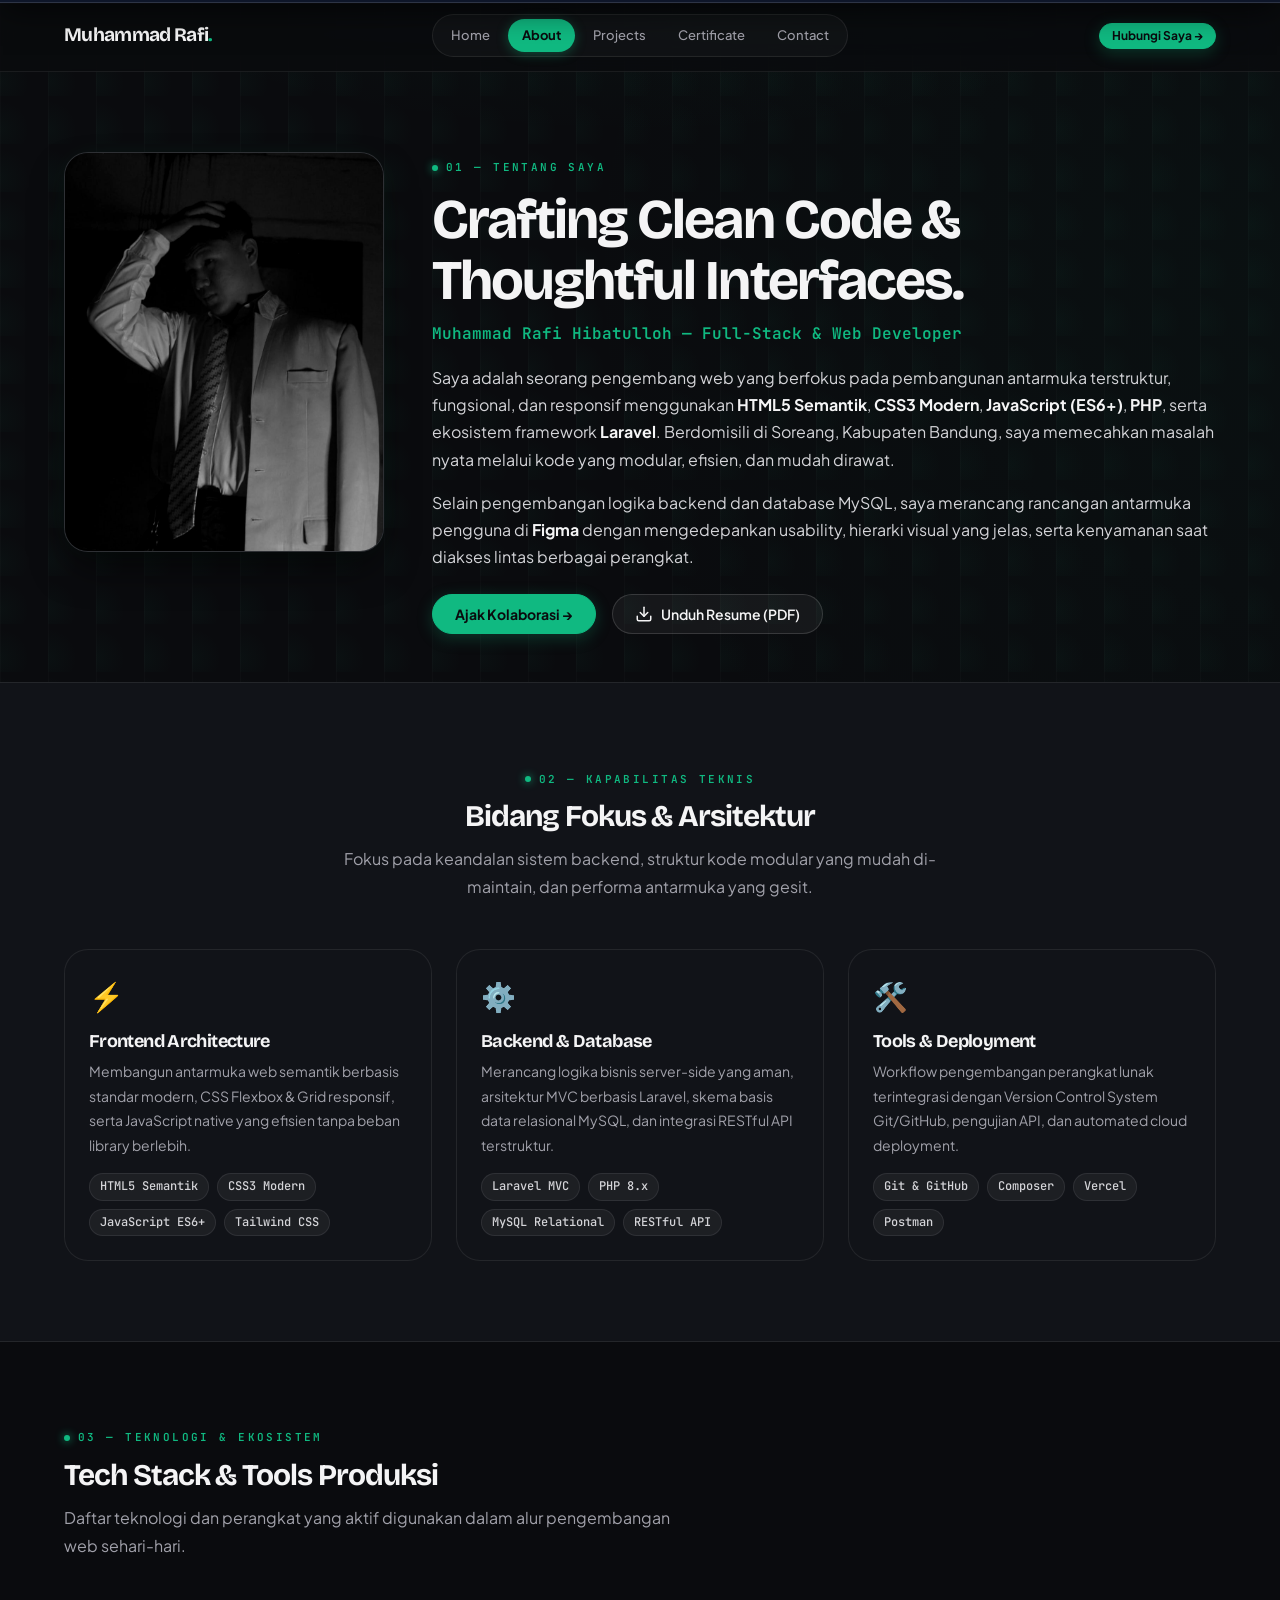
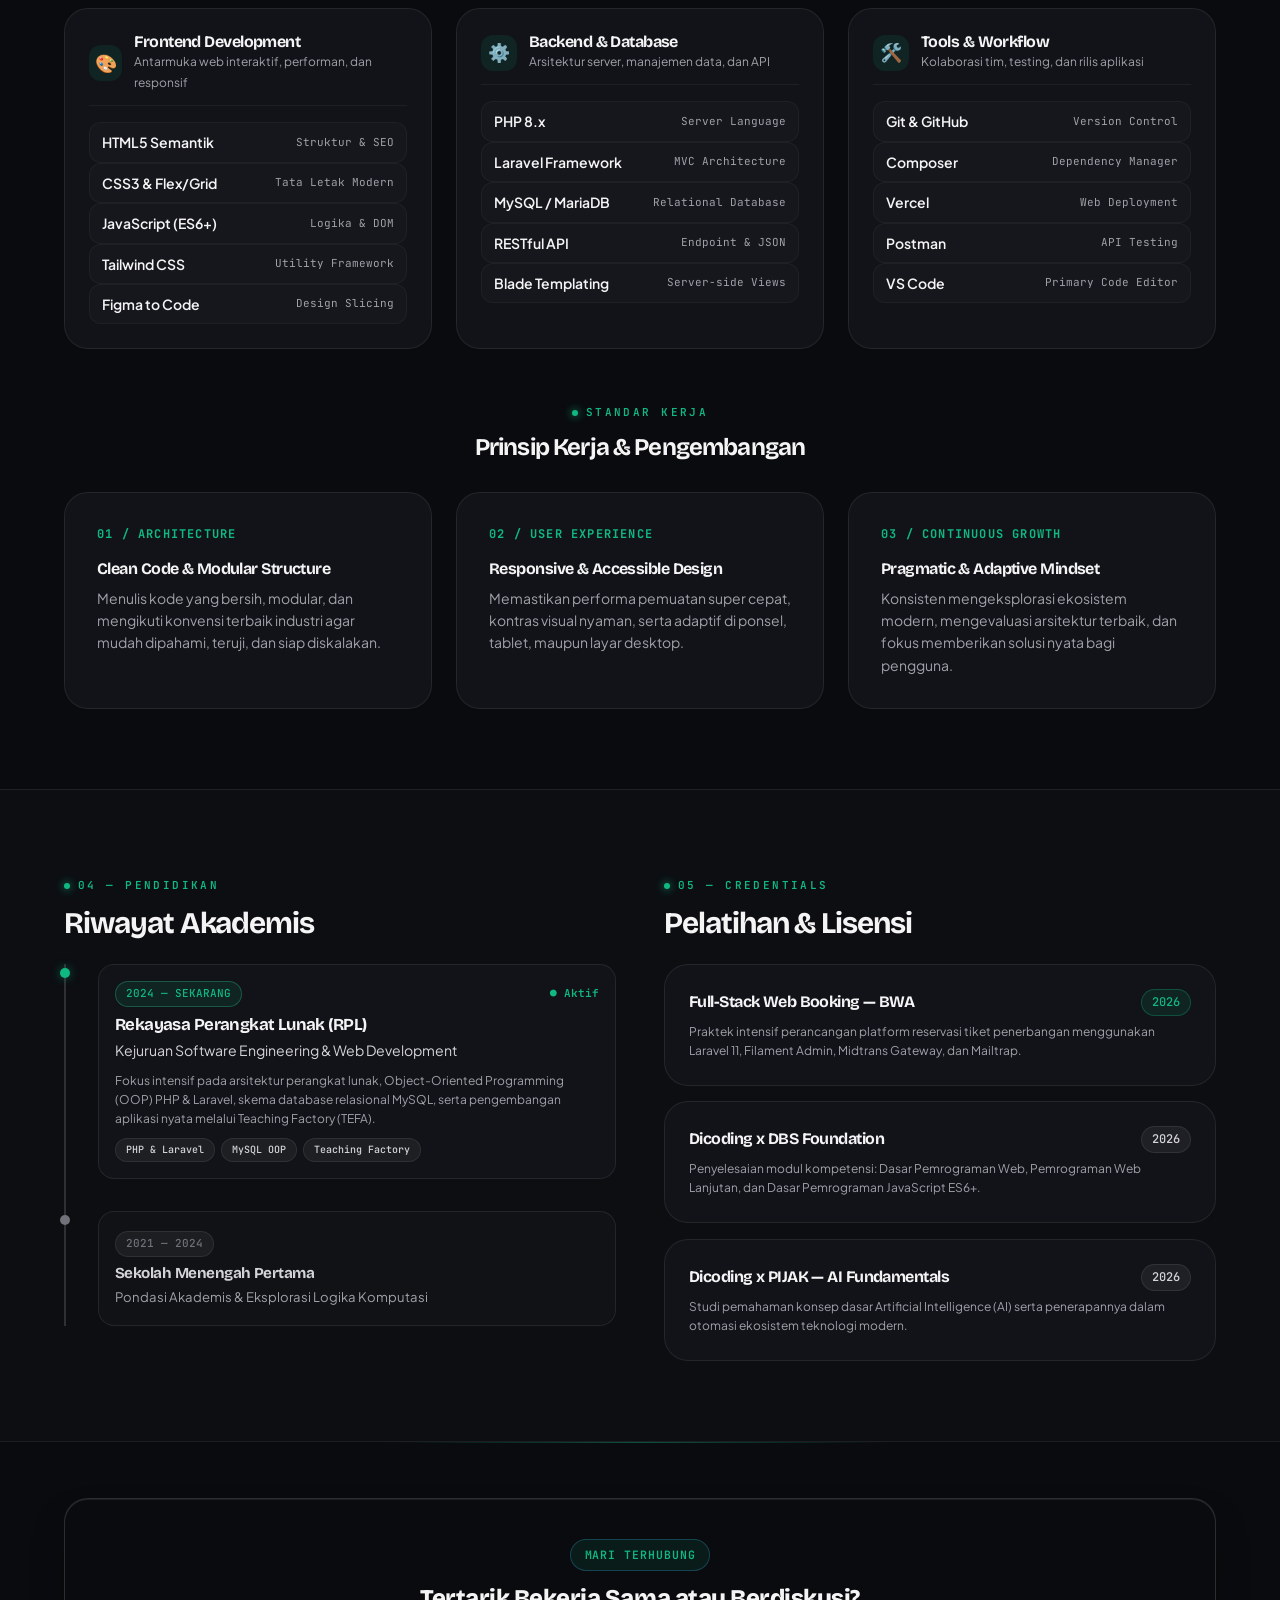
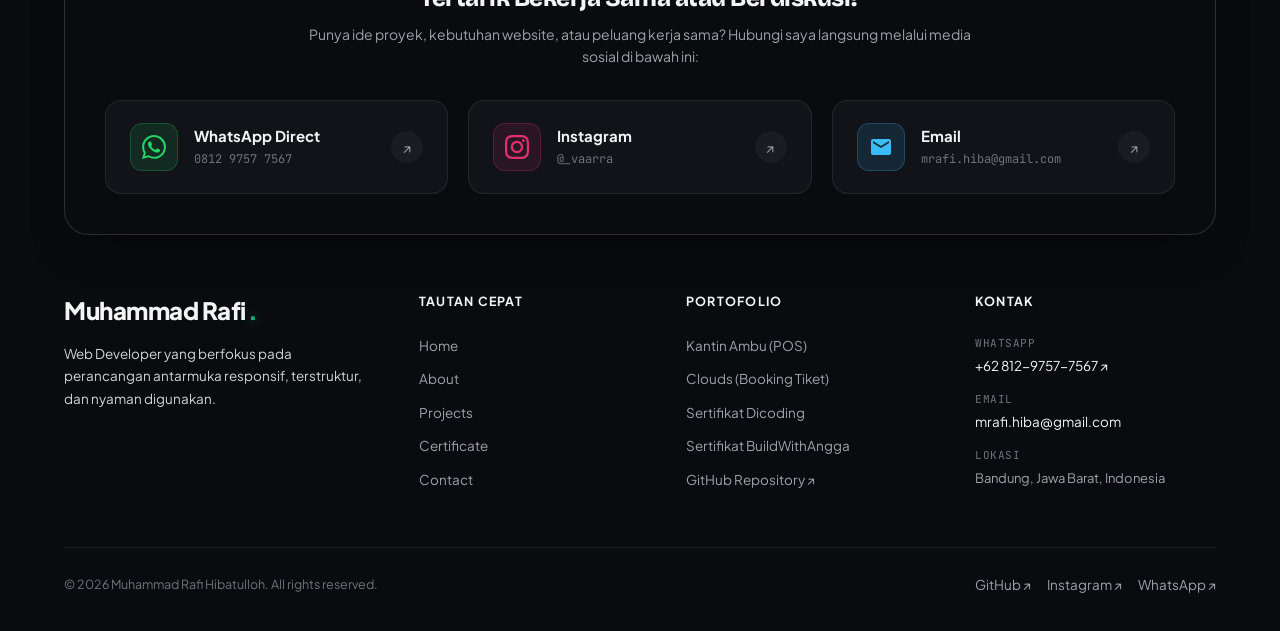
==== about.html @ ad41e6c1 "feat(about): add interactive tech proficiency tabs and career milestones timeline enhancements" ====
<!DOCTYPE html>
<html lang="id">
<head>
  <meta charset="UTF-8">
  <meta name="viewport" content="width=device-width, initial-scale=1.0">
  <title>Tentang Saya — M Rafi Hibatulloh</title>
  <meta name="description" content="Profil, keahlian teknis, riwayat pendidikan, dan sertifikasi M Rafi Hibatulloh - Web Developer.">
  <meta name="author" content="M Rafi Hibatulloh">
  <meta name="theme-color" content="#070a13">

  <!-- Open Graph / Social Sharing Meta -->
  <meta property="og:type" content="website">
  <meta property="og:title" content="Tentang Saya — M Rafi Hibatulloh">
  <meta property="og:description" content="Profil, keahlian teknis, riwayat pendidikan, dan sertifikasi M Rafi Hibatulloh - Web Developer.">
  <meta property="og:image" content="assets/jas.jpeg">
  <meta property="og:locale" content="id_ID">

  <!-- Twitter Card -->
  <meta name="twitter:card" content="summary_large_image">
  <meta name="twitter:title" content="Tentang Saya — M Rafi Hibatulloh">
  <meta name="twitter:description" content="Profil, keahlian teknis, riwayat pendidikan, dan sertifikasi M Rafi Hibatulloh - Web Developer.">
  <meta name="twitter:image" content="assets/jas.jpeg">

  <!-- Web App Manifest -->
  <link rel="manifest" href="manifest.json">
  
  <link rel="preconnect" href="https://fonts.googleapis.com">
  <link rel="preconnect" href="https://fonts.gstatic.com" crossorigin>
  <link href="https://fonts.googleapis.com/css2?family=Bricolage+Grotesque:opsz,wght@12..96,600;12..96,700;12..96,800&family=JetBrains+Mono:wght@400;500;600;700&family=Plus+Jakarta+Sans:wght@400;500;600;700;800&display=swap" rel="stylesheet">
  
  <link rel="stylesheet" href="css/style.css">
</head>
<body>

  <!-- STICKY GLASS NAVBAR -->
  <header class="navbar">
    <div class="container navbar-inner">
      <a href="index.html" class="navbar-brand">
        <span>Muhammad Rafi<span class="brand-dot">.</span></span>
      </a>

      <nav class="nav-links" aria-label="Navigasi Utama">
        <a href="index.html" class="nav-item">Home</a>
        <a href="about.html" class="nav-item active">About</a>
        <a href="projects.html" class="nav-item">Projects</a>
        <a href="certificate.html" class="nav-item">Certificate</a>
        <a href="contact.html" class="nav-item">Contact</a>
      </nav>

      <div class="nav-actions">
        <a href="contact.html" class="btn btn-primary btn-sm">Hubungi Saya →</a>

        <button id="menu-toggle" class="mobile-toggle" aria-label="Buka Menu Mobile" aria-expanded="false">
          &#9776;
        </button>
      </div>
    </div>
  </header>

  <!-- MOBILE NAVIGATION DRAWER -->
  <div id="mobile-drawer" class="mobile-drawer">
    <a href="index.html" class="mobile-nav-link">
      <span>Home</span>
      <span class="font-mono" style="font-size:11px;">01</span>
    </a>
    <a href="about.html" class="mobile-nav-link active">
      <span>About</span>
      <span class="font-mono" style="font-size:11px;">02</span>
    </a>
    <a href="projects.html" class="mobile-nav-link">
      <span>Projects</span>
      <span class="font-mono" style="font-size:11px;">03</span>
    </a>
    <a href="certificate.html" class="mobile-nav-link">
      <span>Certificate</span>
      <span class="font-mono" style="font-size:11px;">04</span>
    </a>
    <a href="contact.html" class="mobile-nav-link">
      <span>Contact</span>
      <span class="font-mono" style="font-size:11px;">05</span>
    </a>
  </div>

  <main>
    <!-- ABOUT HERO HEADER -->
    <section class="section" style="padding-bottom:var(--space-12);">
      <div class="container">
        <div class="about-hero-grid reveal">
          <!-- Portrait Frame -->
          <div>
            <div class="about-portrait-frame tilt-card spotlight-card">
              <img src="assets/jas.jpeg" alt="Foto Resmi M Rafi Hibatulloh" loading="eager">
            </div>
          </div>

          <!-- Bio & Background -->
          <div>
            <span class="section-kicker">01 — TENTANG SAYA</span>
            <h1 class="section-title" style="font-size:clamp(2.2rem, 5vw, 3.5rem); margin-bottom:var(--space-2); line-height:1.1;">
              Crafting Clean Code &amp; Thoughtful Interfaces<span class="brand-dot">.</span>
            </h1>
            <p style="font-size:var(--text-base); color:var(--accent-primary); font-family:var(--font-mono); font-weight:600; margin-bottom:var(--space-4);">
              Muhammad Rafi Hibatulloh — Full-Stack &amp; Web Developer
            </p>

            <p style="margin-bottom:var(--space-4); font-size:var(--text-base); color:var(--text-secondary); line-height:1.7;">
              Saya adalah seorang pengembang web yang berfokus pada pembangunan antarmuka terstruktur, fungsional, dan responsif menggunakan <strong style="color:var(--text-primary);">HTML5 Semantik</strong>, <strong style="color:var(--text-primary);">CSS3 Modern</strong>, <strong style="color:var(--text-primary);">JavaScript (ES6+)</strong>, <strong style="color:var(--text-primary);">PHP</strong>, serta ekosistem framework <strong style="color:var(--text-primary);">Laravel</strong>. Berdomisili di Soreang, Kabupaten Bandung, saya memecahkan masalah nyata melalui kode yang modular, efisien, dan mudah dirawat.
            </p>

            <p style="margin-bottom:var(--space-6); font-size:var(--text-base); color:var(--text-secondary); line-height:1.7;">
              Selain pengembangan logika backend dan database MySQL, saya merancang rancangan antarmuka pengguna di <strong style="color:var(--text-primary);">Figma</strong> dengan mengedepankan usability, hierarki visual yang jelas, serta kenyamanan saat diakses lintas berbagai perangkat.
            </p>

            <div style="display:flex; gap:var(--space-4); flex-wrap:wrap;">
              <a href="contact.html" class="btn btn-primary hover-lift">Ajak Kolaborasi →</a>
              <a href="assets/resume.pdf" download="Resume_M_Rafi_Hibatulloh.pdf" class="btn btn-secondary hover-lift" style="display:inline-flex; align-items:center; gap:8px;">
                <svg width="18" height="18" viewBox="0 0 24 24" fill="none" stroke="currentColor" stroke-width="2" stroke-linecap="round" stroke-linejoin="round" aria-hidden="true"><path d="M21 15v4a2 2 0 0 1-2 2H5a2 2 0 0 1-2-2v-4"></path><polyline points="7 10 12 15 17 10"></polyline><line x1="12" y1="15" x2="12" y2="3"></line></svg>
                Unduh Resume (PDF)
              </a>
            </div>
          </div>
        </div>
      </div>
    </section>

    <!-- BIDANG FOKUS PENGEMBANGAN -->
    <section class="section" style="background:var(--bg-surface); border-top:1px solid var(--border-subtle); border-bottom:1px solid var(--border-subtle);">
      <div class="container">
        <div class="section-head text-center" style="text-align:center;">
          <span class="section-kicker">02 — KAPABILITAS TEKNIS</span>
          <h2 class="section-title">Bidang Fokus &amp; Arsitektur</h2>
          <p class="section-subtitle" style="margin-left:auto; margin-right:auto;">
            Fokus pada keandalan sistem backend, struktur kode modular yang mudah di-maintain, dan performa antarmuka yang gesit.
          </p>
        </div>

        <div class="grid-3" style="margin-top:var(--space-8);">
          <div class="card reveal">
            <div style="font-size:28px; margin-bottom:var(--space-3);">⚡</div>
            <h3 style="font-size:var(--text-lg); margin-bottom:var(--space-2);">Frontend Architecture</h3>
            <p style="font-size:var(--text-sm); color:var(--text-muted); margin-bottom:var(--space-4);">
              Membangun antarmuka web semantik berbasis standar modern, CSS Flexbox &amp; Grid responsif, serta JavaScript native yang efisien tanpa beban library berlebih.
            </p>
            <div class="hero-tech-pills">
              <span class="badge">HTML5 Semantik</span>
              <span class="badge">CSS3 Modern</span>
              <span class="badge">JavaScript ES6+</span>
              <span class="badge">Tailwind CSS</span>
            </div>
          </div>

          <div class="card reveal reveal-delay-1">
            <div style="font-size:28px; margin-bottom:var(--space-3);">⚙️</div>
            <h3 style="font-size:var(--text-lg); margin-bottom:var(--space-2);">Backend &amp; Database</h3>
            <p style="font-size:var(--text-sm); color:var(--text-muted); margin-bottom:var(--space-4);">
              Merancang logika bisnis server-side yang aman, arsitektur MVC berbasis Laravel, skema basis data relasional MySQL, dan integrasi RESTful API terstruktur.
            </p>
            <div class="hero-tech-pills">
              <span class="badge">Laravel MVC</span>
              <span class="badge">PHP 8.x</span>
              <span class="badge">MySQL Relational</span>
              <span class="badge">RESTful API</span>
            </div>
          </div>

          <div class="card reveal reveal-delay-2">
            <div style="font-size:28px; margin-bottom:var(--space-3);">🛠️</div>
            <h3 style="font-size:var(--text-lg); margin-bottom:var(--space-2);">Tools &amp; Deployment</h3>
            <p style="font-size:var(--text-sm); color:var(--text-muted); margin-bottom:var(--space-4);">
              Workflow pengembangan perangkat lunak terintegrasi dengan Version Control System Git/GitHub, pengujian API, dan automated cloud deployment.
            </p>
            <div class="hero-tech-pills">
              <span class="badge">Git &amp; GitHub</span>
              <span class="badge">Composer</span>
              <span class="badge">Vercel</span>
              <span class="badge">Postman</span>
            </div>
          </div>
        </div>
      </div>
    </section>

    <!-- TECH STACK & PRINSIP KERJA -->
    <section class="section">
      <div class="container">
        <div class="section-head">
          <span class="section-kicker">03 — TEKNOLOGI &amp; EKOSISTEM</span>
          <h2 class="section-title">Tech Stack &amp; Tools Produksi</h2>
          <p class="section-subtitle">
            Daftar teknologi dan perangkat yang aktif digunakan dalam alur pengembangan web sehari-hari.
          </p>
        </div>

        <!-- Modern Bento Tech Stack Grid -->
        <div class="modern-tech-grid">
          <!-- Card 1: Frontend -->
          <div class="modern-tech-card reveal">
            <div class="modern-tech-header">
              <div class="modern-tech-icon">🎨</div>
              <div>
                <h3 class="modern-tech-title">Frontend Development</h3>
                <p style="font-size:var(--text-xs); color:var(--text-muted); margin:0;">Antarmuka web interaktif, performan, dan responsif</p>
              </div>
            </div>
            <div class="tech-badge-list">
              <div class="tech-badge-item">
                <span class="tech-badge-name">HTML5 Semantik</span>
                <span class="tech-badge-tag">Struktur &amp; SEO</span>
              </div>
              <div class="tech-badge-item">
                <span class="tech-badge-name">CSS3 &amp; Flex/Grid</span>
                <span class="tech-badge-tag">Tata Letak Modern</span>
              </div>
              <div class="tech-badge-item">
                <span class="tech-badge-name">JavaScript (ES6+)</span>
                <span class="tech-badge-tag">Logika &amp; DOM</span>
              </div>
              <div class="tech-badge-item">
                <span class="tech-badge-name">Tailwind CSS</span>
                <span class="tech-badge-tag">Utility Framework</span>
              </div>
              <div class="tech-badge-item">
                <span class="tech-badge-name">Figma to Code</span>
                <span class="tech-badge-tag">Design Slicing</span>
              </div>
            </div>
          </div>

          <!-- Card 2: Backend & Database -->
          <div class="modern-tech-card reveal reveal-delay-1">
            <div class="modern-tech-header">
              <div class="modern-tech-icon">⚙️</div>
              <div>
                <h3 class="modern-tech-title">Backend &amp; Database</h3>
                <p style="font-size:var(--text-xs); color:var(--text-muted); margin:0;">Arsitektur server, manajemen data, dan API</p>
              </div>
            </div>
            <div class="tech-badge-list">
              <div class="tech-badge-item">
                <span class="tech-badge-name">PHP 8.x</span>
                <span class="tech-badge-tag">Server Language</span>
              </div>
              <div class="tech-badge-item">
                <span class="tech-badge-name">Laravel Framework</span>
                <span class="tech-badge-tag">MVC Architecture</span>
              </div>
              <div class="tech-badge-item">
                <span class="tech-badge-name">MySQL / MariaDB</span>
                <span class="tech-badge-tag">Relational Database</span>
              </div>
              <div class="tech-badge-item">
                <span class="tech-badge-name">RESTful API</span>
                <span class="tech-badge-tag">Endpoint &amp; JSON</span>
              </div>
              <div class="tech-badge-item">
                <span class="tech-badge-name">Blade Templating</span>
                <span class="tech-badge-tag">Server-side Views</span>
              </div>
            </div>
          </div>

          <!-- Card 3: Tools & Workflow -->
          <div class="modern-tech-card reveal reveal-delay-2">
            <div class="modern-tech-header">
              <div class="modern-tech-icon">🛠️</div>
              <div>
                <h3 class="modern-tech-title">Tools &amp; Workflow</h3>
                <p style="font-size:var(--text-xs); color:var(--text-muted); margin:0;">Kolaborasi tim, testing, dan rilis aplikasi</p>
              </div>
            </div>
            <div class="tech-badge-list">
              <div class="tech-badge-item">
                <span class="tech-badge-name">Git &amp; GitHub</span>
                <span class="tech-badge-tag">Version Control</span>
              </div>
              <div class="tech-badge-item">
                <span class="tech-badge-name">Composer</span>
                <span class="tech-badge-tag">Dependency Manager</span>
              </div>
              <div class="tech-badge-item">
                <span class="tech-badge-name">Vercel</span>
                <span class="tech-badge-tag">Web Deployment</span>
              </div>
              <div class="tech-badge-item">
                <span class="tech-badge-name">Postman</span>
                <span class="tech-badge-tag">API Testing</span>
              </div>
              <div class="tech-badge-item">
                <span class="tech-badge-name">VS Code</span>
                <span class="tech-badge-tag">Primary Code Editor</span>
              </div>
            </div>
          </div>
        </div>

        <!-- Engineering Principles -->
        <div style="margin-top:var(--space-12);">
          <div class="section-head text-center" style="text-align:center; margin-bottom:var(--space-6);">
            <span class="section-kicker">Standar Kerja</span>
            <h3 class="section-title" style="font-size:var(--text-2xl);">Prinsip Kerja &amp; Pengembangan</h3>
          </div>

          <div class="principles-grid">
            <div class="principle-card reveal">
              <span class="principle-number">01 / ARCHITECTURE</span>
              <h4 class="principle-title">Clean Code &amp; Modular Structure</h4>
              <p class="principle-desc">
                Menulis kode yang bersih, modular, dan mengikuti konvensi terbaik industri agar mudah dipahami, teruji, dan siap diskalakan.
              </p>
            </div>

            <div class="principle-card reveal reveal-delay-1">
              <span class="principle-number">02 / USER EXPERIENCE</span>
              <h4 class="principle-title">Responsive &amp; Accessible Design</h4>
              <p class="principle-desc">
                Memastikan performa pemuatan super cepat, kontras visual nyaman, serta adaptif di ponsel, tablet, maupun layar desktop.
              </p>
            </div>

            <div class="principle-card reveal reveal-delay-2">
              <span class="principle-number">03 / CONTINUOUS GROWTH</span>
              <h4 class="principle-title">Pragmatic &amp; Adaptive Mindset</h4>
              <p class="principle-desc">
                Konsisten mengeksplorasi ekosistem modern, mengevaluasi arsitektur terbaik, dan fokus memberikan solusi nyata bagi pengguna.
              </p>
            </div>
          </div>
        </div>
      </div>
    </section>

    <!-- EDUCATION TIMELINE & CERTIFICATIONS -->
    <section class="section" style="background:#0c0e12; border-top:1px solid rgba(255, 255, 255, 0.08);">
      <div class="container">
        <div class="grid-2" style="gap:var(--space-12);">
          
          <!-- Education Timeline -->
          <div class="reveal">
            <span class="section-kicker">04 — PENDIDIKAN</span>
            <h2 class="section-title">Riwayat Akademis</h2>
            
            <div class="timeline" style="margin-top:var(--space-6);">
              <div class="timeline-item">
                <div class="timeline-bullet" style="background:var(--accent-primary); box-shadow:0 0 10px rgba(16, 185, 129, 0.5);"></div>
                <div class="timeline-card tilt-card spotlight-card" style="padding:var(--space-4); background:var(--bg-surface); border:1px solid var(--border-subtle); border-radius:var(--radius-lg); margin-bottom:var(--space-4);">
                  <div style="display:flex; justify-content:space-between; align-items:center; flex-wrap:wrap; gap:6px;">
                    <span class="badge badge-emerald" style="font-size:11px;">2024 — SEKARANG</span>
                    <span style="font-size:11px; color:var(--accent-primary); font-family:var(--font-mono); font-weight:600;">● Aktif</span>
                  </div>
                  <h3 class="timeline-title" style="margin-top:8px; font-size:1.05rem;">Rekayasa Perangkat Lunak (RPL)</h3>
                  <p class="timeline-subtitle" style="color:var(--text-secondary); font-size:0.88rem;">Kejuruan Software Engineering &amp; Web Development</p>
                  <p style="font-size:var(--text-xs); color:var(--text-muted); margin-top:8px; line-height:1.6;">
                    Fokus intensif pada arsitektur perangkat lunak, Object-Oriented Programming (OOP) PHP &amp; Laravel, skema database relasional MySQL, serta pengembangan aplikasi nyata melalui Teaching Factory (TEFA).
                  </p>
                  <div style="display:flex; gap:6px; flex-wrap:wrap; margin-top:10px;">
                    <span class="badge" style="font-size:10px;">PHP &amp; Laravel</span>
                    <span class="badge" style="font-size:10px;">MySQL OOP</span>
                    <span class="badge" style="font-size:10px;">Teaching Factory</span>
                  </div>
                </div>
              </div>

              <div class="timeline-item">
                <div class="timeline-bullet" style="background:var(--text-dim); box-shadow:none;"></div>
                <div class="timeline-card" style="padding:var(--space-4); background:rgba(255, 255, 255, 0.02); border:1px solid var(--border-subtle); border-radius:var(--radius-lg);">
                  <span class="badge" style="font-size:11px; color:var(--text-dim);">2021 — 2024</span>
                  <h3 class="timeline-title" style="margin-top:8px; font-size:0.95rem; color:var(--text-secondary);">Sekolah Menengah Pertama</h3>
                  <p class="timeline-subtitle" style="color:var(--text-muted); font-size:0.82rem;">Pondasi Akademis &amp; Eksplorasi Logika Komputasi</p>
                </div>
              </div>
            </div>
          </div>

          <!-- Certifications & Training -->
          <div class="reveal reveal-delay-1">
            <span class="section-kicker">05 — CREDENTIALS</span>
            <h2 class="section-title">Pelatihan &amp; Lisensi</h2>

            <div style="display:flex; flex-direction:column; gap:var(--space-4); margin-top:var(--space-6);">
              <div class="card tilt-card spotlight-card" style="background:#111318; border-color:rgba(255, 255, 255, 0.08);">
                <div style="display:flex; justify-content:space-between; align-items:center; margin-bottom:6px;">
                  <h3 style="font-size:var(--text-base); color:var(--text-primary); font-weight:700;">Full-Stack Web Booking — BWA</h3>
                  <span class="badge" style="font-family:var(--font-mono); background:var(--accent-primary-subtle); color:var(--accent-primary); border-color:rgba(16, 185, 129, 0.3);">2026</span>
                </div>
                <p style="font-size:var(--text-xs); color:var(--text-muted); line-height:1.6;">
                  Praktek intensif perancangan platform reservasi tiket penerbangan menggunakan Laravel 11, Filament Admin, Midtrans Gateway, dan Mailtrap.
                </p>
              </div>

              <div class="card tilt-card spotlight-card" style="background:#111318; border-color:rgba(255, 255, 255, 0.08);">
                <div style="display:flex; justify-content:space-between; align-items:center; margin-bottom:6px;">
                  <h3 style="font-size:var(--text-base); color:var(--text-primary); font-weight:700;">Dicoding x DBS Foundation</h3>
                  <span class="badge" style="font-family:var(--font-mono); background:rgba(255, 255, 255, 0.06); color:var(--text-secondary);">2026</span>
                </div>
                <p style="font-size:var(--text-xs); color:var(--text-muted); line-height:1.6;">
                  Penyelesaian modul kompetensi: Dasar Pemrograman Web, Pemrograman Web Lanjutan, dan Dasar Pemrograman JavaScript ES6+.
                </p>
              </div>

              <div class="card tilt-card spotlight-card" style="background:#111318; border-color:rgba(255, 255, 255, 0.08);">
                <div style="display:flex; justify-content:space-between; align-items:center; margin-bottom:6px;">
                  <h3 style="font-size:var(--text-base); color:var(--text-primary); font-weight:700;">Dicoding x PIJAK — AI Fundamentals</h3>
                  <span class="badge" style="font-family:var(--font-mono); background:rgba(255, 255, 255, 0.06); color:var(--text-secondary);">2026</span>
                </div>
                <p style="font-size:var(--text-xs); color:var(--text-muted); line-height:1.6;">
                  Studi pemahaman konsep dasar Artificial Intelligence (AI) serta penerapannya dalam otomasi ekosistem teknologi modern.
                </p>
              </div>
            </div>
          </div>

        </div>
      </div>
    </section>
  </main>

  <!-- MODERN PORTFOLIO FOOTER -->
  <footer class="footer">
    <div class="container">

      <!-- SOCIAL MEDIA CTA BANNER -->
      <div class="footer-cta-card reveal" style="background: var(--bg-canvas, #0a0b0e); border-color: var(--border-medium);">
        <div class="footer-cta-header">
          <span class="footer-cta-kicker">Mari Terhubung</span>
          <h2 class="footer-cta-title">Tertarik Bekerja Sama atau Berdiskusi?</h2>
          <p class="footer-cta-subtitle">
            Punya ide proyek, kebutuhan website, atau peluang kerja sama? Hubungi saya langsung melalui media sosial di bawah ini:
          </p>
        </div>

        <!-- SOCIAL CTA BUTTONS (WA, IG, EMAIL) -->
        <div class="footer-cta-grid">
          <!-- CTA 1: WhatsApp -->
          <a href="https://wa.me/6281297577567?text=Halo%20Rafi%2C%20saya%20tertarik%20untuk%20berdiskusi%20mengenai%20proyek%20web." target="_blank" rel="noopener noreferrer" class="social-cta-btn social-cta-wa" title="Chat WhatsApp +62 812-9757-7567">
            <div class="social-cta-left">
              <div class="social-cta-icon-wrap" aria-hidden="true"><svg width="24" height="24" viewBox="0 0 24 24" fill="currentColor"><path d="M17.472 14.382c-.297-.149-1.758-.867-2.03-.967-.273-.099-.471-.148-.67.15-.197.297-.767.966-.94 1.164-.173.199-.347.223-.644.075-.297-.15-1.255-.463-2.39-1.475-.883-.788-1.48-1.761-1.653-2.059-.173-.297-.018-.458.13-.606.134-.133.298-.347.446-.52.149-.174.198-.298.298-.497.099-.198.05-.371-.025-.52-.075-.149-.669-1.612-.916-2.207-.242-.579-.487-.5-.669-.51-.173-.008-.371-.01-.57-.01-.198 0-.52.074-.792.372-.272.297-1.04 1.016-1.04 2.479 0 1.462 1.065 2.875 1.213 3.074.149.198 2.096 3.2 5.077 4.487.709.306 1.262.489 1.694.625.712.227 1.36.195 1.871.118.571-.085 1.758-.719 2.006-1.413.248-.694.248-1.289.173-1.413-.074-.124-.272-.198-.57-.347m-5.421 7.403h-.004a9.87 9.87 0 01-5.031-1.378l-.361-.214-3.741.982.998-3.648-.235-.374a9.86 9.86 0 01-1.51-5.26c.001-5.45 4.436-9.884 9.888-9.884 2.64 0 5.122 1.03 6.988 2.898a9.825 9.825 0 012.893 6.994c-.003 5.45-4.437 9.884-9.885 9.884m8.413-18.297A11.815 11.815 0 0012.05 0C5.495 0 .16 5.335.157 11.892c0 2.096.547 4.142 1.588 5.945L0 24l6.335-1.662a11.835 11.835 0 005.711 1.455h.005c6.554 0 11.89-5.335 11.893-11.893a11.821 11.821 0 00-3.48-8.413z"/></svg></div><div class="social-cta-info"><span class="social-cta-name">WhatsApp Direct</span>
                <span class="social-cta-handle">0812 9757 7567</span>
              </div>
            </div>
            <span class="social-cta-arrow">↗</span>
          </a>

          <!-- CTA 2: Instagram -->
          <a href="https://www.instagram.com/_vaarra/" target="_blank" rel="noopener noreferrer" class="social-cta-btn social-cta-ig" title="Kunjungi Instagram @_vaarra">
            <div class="social-cta-left">
              <div class="social-cta-icon-wrap" aria-hidden="true"><svg width="24" height="24" viewBox="0 0 24 24" fill="currentColor"><path d="M12 2.163c3.204 0 3.584.012 4.85.07 3.252.148 4.771 1.691 4.919 4.919.058 1.265.069 1.645.069 4.849 0 3.205-.012 3.584-.069 4.849-.149 3.225-1.664 4.771-4.919 4.919-1.266.058-1.644.07-4.85.07-3.204 0-3.584-.012-4.849-.07-3.26-.149-4.771-1.699-4.919-4.92-.058-1.265-.07-1.644-.07-4.849 0-3.204.013-3.583.07-4.849.149-3.227 1.664-4.771 4.919-4.919 1.266-.057 1.645-.069 4.849-.069zm0-2.163c-3.259 0-3.667.014-4.947.072-4.358.2-6.78 2.618-6.98 6.98-.059 1.281-.073 1.689-.073 4.948 0 3.259.014 3.668.072 4.948.2 4.358 2.618 6.78 6.98 6.98 1.281.058 1.689.072 4.948.072 3.259 0 3.668-.014 4.948-.072 4.354-.2 6.782-2.618 6.979-6.98.059-1.28.073-1.689.073-4.948 0-3.259-.014-3.667-.072-4.947-.196-4.354-2.617-6.78-6.979-6.98-1.281-.059-1.69-.073-4.949-.073zm0 5.838c-3.403 0-6.162 2.759-6.162 6.162s2.759 6.163 6.162 6.163 6.162-2.759 6.162-6.163c0-3.403-2.759-6.162-6.162-6.162zm0 10.162c-2.209 0-4-1.79-4-4 0-2.209 1.791-4 4-4s4 1.791 4 4c0 2.21-1.791 4-4 4zm6.406-11.845c-.796 0-1.441.645-1.441 1.44s.645 1.44 1.441 1.44c.795 0 1.439-.645 1.439-1.44s-.644-1.44-1.439-1.44z"/></svg></div><div class="social-cta-info"><span class="social-cta-name">Instagram</span>
                <span class="social-cta-handle">@_vaarra</span>
              </div>
            </div>
            <span class="social-cta-arrow">↗</span>
          </a>

          <!-- CTA 3: Email -->
          <a href="mailto:mrafi.hiba@gmail.com" class="social-cta-btn social-cta-mail" title="Kirim Email ke mrafi.hiba@gmail.com">
            <div class="social-cta-left">
              <div class="social-cta-icon-wrap" aria-hidden="true"><svg width="24" height="24" viewBox="0 0 24 24" fill="currentColor"><path d="M20 4H4c-1.1 0-1.99.9-1.99 2L2 18c0 1.1.9 2 2 2h16c1.1 0 2-.9 2-2V6c0-1.1-.9-2-2-2zm0 4l-8 5-8-5V6l8 5 8-5v2z"/></svg></div><div class="social-cta-info"><span class="social-cta-name">Email</span>
                <span class="social-cta-handle">mrafi.hiba@gmail.com</span>
              </div>
            </div>
            <span class="social-cta-arrow">↗</span>
          </a>
        </div>
      </div>

      <!-- MAIN FOOTER DIRECTORY (4 COLUMNS) -->
      <div class="footer-main-grid">

        <!-- Kolom 1: Profil Pengembang -->
        <div>
          <div class="footer-brand-title">
            <span>Muhammad Rafi</span><span class="footer-brand-dot">.</span>
          </div>
          <p class="footer-brand-desc">
            Web Developer yang berfokus pada perancangan antarmuka responsif, terstruktur, dan nyaman digunakan.
          </p>
        </div>

        <!-- Kolom 2: Tautan Cepat -->
        <div>
          <p class="footer-col-title">Tautan Cepat</p>
          <div class="footer-nav-list">
            <a href="index.html" class="footer-nav-link">Home</a>
            <a href="about.html" class="footer-nav-link">About</a>
            <a href="projects.html" class="footer-nav-link">Projects</a>
            <a href="certificate.html" class="footer-nav-link">Certificate</a>
            <a href="contact.html" class="footer-nav-link">Contact</a>
          </div>
        </div>

        <!-- Kolom 3: Portofolio Proyek -->
        <div>
          <p class="footer-col-title">Portofolio</p>
          <div class="footer-nav-list">
            <a href="projects.html" class="footer-nav-link">Kantin Ambu (POS)</a>
            <a href="projects.html" class="footer-nav-link">Clouds (Booking Tiket)</a>
            <a href="certificate.html" class="footer-nav-link">Sertifikat Dicoding</a>
            <a href="certificate.html" class="footer-nav-link">Sertifikat BuildWithAngga</a>
            <a href="https://github.com/Varraaa" target="_blank" rel="noopener noreferrer" class="footer-nav-link">GitHub Repository ↗</a>
          </div>
        </div>

        <!-- Kolom 4: Kontak Langsung & Lokasi -->
        <div>
          <p class="footer-col-title">Kontak</p>
          <div class="footer-contact-info-list">
            <div class="footer-contact-item">
              <span class="footer-contact-label">WhatsApp</span>
              <a href="https://wa.me/6281297577567" target="_blank" rel="noopener noreferrer" class="footer-contact-val">
                +62 812-9757-7567 ↗
              </a>
            </div>
            <div class="footer-contact-item">
              <span class="footer-contact-label">Email</span>
              <a href="mailto:mrafi.hiba@gmail.com" class="footer-contact-val">
                mrafi.hiba@gmail.com
              </a>
            </div>
            <div class="footer-contact-item">
              <span class="footer-contact-label">Lokasi</span>
              <span class="footer-contact-val" style="font-size:13px; color:var(--text-muted);">
                Bandung, Jawa Barat, Indonesia
              </span>
            </div>
          </div>
        </div>

      </div>

      <!-- FOOTER BOTTOM BAR -->
      <div class="footer-bottom-bar">
        <p class="footer-copyright">
          &copy; <span id="year">2026</span> Muhammad Rafi Hibatulloh. All rights reserved.
        </p>
        <div class="footer-bottom-actions">
          <div style="display:flex; gap:var(--space-4);">
            <a href="https://github.com/Varraaa" target="_blank" rel="noopener noreferrer" class="footer-nav-link">GitHub ↗</a>
            <a href="https://www.instagram.com/rafihibatullohh" target="_blank" rel="noopener noreferrer" class="footer-nav-link">Instagram ↗</a>
            <a href="https://wa.me/6281297577567" target="_blank" rel="noopener noreferrer" class="footer-nav-link">WhatsApp ↗</a>
          </div>
        </div>
      </div>

    </div>
  </footer>

  <!-- FLOATING BACK TO TOP BUTTON (SEBELAH KANAN LAYAR) -->
  <button id="back-to-top" class="back-to-top-btn" aria-label="Kembali ke atas" title="Kembali ke atas">
    <svg width="20" height="20" viewBox="0 0 24 24" fill="none" stroke="currentColor" stroke-width="2.5" stroke-linecap="round" stroke-linejoin="round">
      <path d="m18 15-6-6-6 6"/>
    </svg>
  </button>

  <!-- SCRIPTS -->
  <script src="js/main.js"></script>
  <script src="js/animations.js"></script>
</body>
</html>
---- css/style.css ----
/* ==========================================================================
   GLOBAL STYLES & COMPONENT ARCHITECTURE
   M Rafi Hibatulloh | Portfolio Engineering System
   ========================================================================== */

@import url('variables.css');
@import url('animations.css');

/* CSS Reset & Box Sizing */
*, *::before, *::after {
  box-sizing: border-box;
  margin: 0;
  padding: 0;
}

html {
  scroll-behavior: smooth;
  font-size: 16px;
  color-scheme: dark;
  -webkit-text-size-adjust: 100%;
}

body {
  font-family: var(--font-sans);
  background-color: var(--bg-canvas);
  color: var(--text-primary);
  line-height: var(--leading-normal);
  background-image: 
    radial-gradient(ellipse 80% 50% at 50% -20%, rgba(16, 185, 129, 0.08), transparent 70%),
    radial-gradient(circle at 100% 30%, rgba(5, 150, 105, 0.04), transparent 50%),
    radial-gradient(circle at 0% 70%, rgba(16, 185, 129, 0.03), transparent 50%),
    linear-gradient(to right, rgba(255, 255, 255, 0.015) 1px, transparent 1px),
    linear-gradient(to bottom, rgba(255, 255, 255, 0.015) 1px, transparent 1px);
  background-size: 100% 100%, 100% 100%, 48px 48px, 48px 48px;
  background-attachment: fixed;
  min-height: 100vh;
  display: flex;
  flex-direction: column;
  overflow-x: hidden;
}

/* Custom Scrollbar */
::-webkit-scrollbar {
  width: 8px;
  height: 8px;
}
::-webkit-scrollbar-track {
  background: var(--bg-canvas);
}
::-webkit-scrollbar-thumb {
  background: #1e293b;
  border-radius: var(--radius-full);
  border: 2px solid var(--bg-canvas);
}
::-webkit-scrollbar-thumb:hover {
  background: var(--accent-primary);
}

/* Typography Defaults - Editorial Display Hierarchy */
h1, h2, h3, h4, h5, h6, .font-display {
  font-family: var(--font-display);
  color: var(--text-primary);
  font-weight: 700;
  line-height: var(--leading-tight);
  letter-spacing: -0.035em;
}

p {
  color: var(--text-secondary);
  line-height: var(--leading-relaxed);
}

a {
  color: inherit;
  text-decoration: none;
  transition: color var(--transition-fast);
}

button {
  cursor: pointer;
  border: none;
  background: none;
  font-family: inherit;
}

img {
  max-width: 100%;
  height: auto;
  display: block;
}

code, pre, .font-mono {
  font-family: var(--font-mono);
}

/* Container System */
.container {
  width: 100%;
  max-width: var(--max-width-content);
  margin-left: auto;
  margin-right: auto;
  padding-left: var(--space-6);
  padding-right: var(--space-6);
}

.container-narrow {
  max-width: var(--max-width-narrow);
}

/* Grids & Layouts */
.grid-1 {
  display: grid;
  grid-template-columns: 1fr;
  gap: var(--space-6);
}

.grid-2 {
  display: grid;
  grid-template-columns: repeat(2, 1fr);
  gap: var(--space-6);
}

.grid-3 {
  display: grid;
  grid-template-columns: repeat(3, 1fr);
  gap: var(--space-6);
}

.grid-4 {
  display: grid;
  grid-template-columns: repeat(4, 1fr);
  gap: var(--space-6);
}

/* ==========================================================================
   NAVBAR (STICKY GLASSMORPHISM)
   ========================================================================== */
.navbar {
  position: sticky;
  top: 0;
  width: 100%;
  height: var(--header-height);
  background: rgba(10, 11, 14, 0.82);
  backdrop-filter: blur(20px);
  -webkit-backdrop-filter: blur(20px);
  border-bottom: 1px solid rgba(255, 255, 255, 0.07);
  z-index: var(--z-sticky);
  transition: background-color var(--transition-normal), border-color var(--transition-normal);
}

.navbar-inner {
  display: grid;
  grid-template-columns: 1fr auto 1fr;
  align-items: center;
  height: 100%;
}

.navbar-brand {
  display: flex;
  align-items: center;
  gap: var(--space-2);
  font-family: var(--font-display);
  font-weight: 700;
  font-size: 1.2rem;
  color: var(--text-primary);
  letter-spacing: -0.035em;
  justify-self: start;
}

.navbar-brand .brand-dot {
  color: var(--accent-primary);
  display: inline-block;
}

.navbar-brand .brand-badge {
  font-family: var(--font-mono);
  font-size: 11px;
  color: var(--accent-primary);
  background: var(--accent-primary-subtle);
  padding: 2px 8px;
  border-radius: var(--radius-full);
  border: 1px solid var(--border-accent);
}

.nav-links {
  display: flex;
  align-items: center;
  gap: 4px;
  background: rgba(255, 255, 255, 0.03);
  padding: 4px;
  border-radius: var(--radius-full);
  border: 1px solid rgba(255, 255, 255, 0.08);
  justify-self: center;
}

.nav-item {
  font-size: 13px;
  font-weight: 500;
  color: var(--text-muted);
  padding: 6px 14px;
  border-radius: var(--radius-full);
  transition: all var(--transition-fast);
}

.nav-item:hover {
  color: var(--text-primary);
  background-color: rgba(255, 255, 255, 0.06);
}

.nav-item.active {
  color: #0a0b0e;
  background-color: var(--accent-primary);
  font-weight: 700;
  box-shadow: 0 2px 12px rgba(16, 185, 129, 0.35);
}

.nav-actions {
  display: flex;
  align-items: center;
  gap: var(--space-3);
  justify-self: end;
}

/* Command Palette Trigger in Nav */
.cmd-k-trigger {
  display: flex;
  align-items: center;
  gap: var(--space-2);
  background: var(--bg-surface-elevated);
  border: 1px solid var(--border-subtle);
  color: var(--text-muted);
  font-size: var(--text-xs);
  padding: 6px 12px;
  border-radius: var(--radius-md);
  transition: all var(--transition-fast);
}

.cmd-k-trigger:hover {
  color: var(--text-primary);
  border-color: var(--accent-primary);
  background: #1e293b;
}

.cmd-k-kbd {
  font-family: var(--font-mono);
  font-size: 10px;
  background: rgba(0, 0, 0, 0.4);
  padding: 2px 6px;
  border-radius: 4px;
  border: 1px solid rgba(255, 255, 255, 0.1);
}

/* Mobile Toggle Button */
.mobile-toggle {
  display: none;
  align-items: center;
  justify-content: center;
  width: 40px;
  height: 40px;
  color: var(--text-primary);
  background: var(--bg-surface-elevated);
  border: 1px solid var(--border-subtle);
  border-radius: var(--radius-md);
  font-size: var(--text-xl);
}

/* Mobile Navigation Drawer */
.mobile-drawer {
  position: fixed;
  top: var(--header-height);
  left: 0;
  width: 100%;
  background: rgba(15, 23, 42, 0.98);
  backdrop-filter: blur(20px);
  border-bottom: 1px solid var(--border-medium);
  padding: var(--space-6) var(--space-6);
  display: flex;
  flex-direction: column;
  gap: var(--space-3);
  transform: translateY(-120%);
  transition: transform 0.3s cubic-bezier(0.16, 1, 0.3, 1);
  z-index: var(--z-drawer);
  box-shadow: var(--shadow-lg);
}

.mobile-drawer.open {
  transform: translateY(0);
}

.mobile-nav-link {
  font-size: var(--text-base);
  font-weight: 600;
  padding: var(--space-3) var(--space-4);
  border-radius: var(--radius-md);
  color: var(--text-secondary);
  display: flex;
  align-items: center;
  justify-content: space-between;
}

.mobile-nav-link:hover,
.mobile-nav-link.active {
  color: var(--accent-primary);
  background: var(--accent-primary-subtle);
}

/* ==========================================================================
   BUTTONS & ACTIONS
   ========================================================================== */
.btn {
  display: inline-flex;
  align-items: center;
  justify-content: center;
  gap: var(--space-2);
  font-size: var(--text-sm);
  font-weight: 600;
  padding: 10px 22px;
  border-radius: var(--radius-full);
  transition: all var(--transition-normal);
  white-space: nowrap;
  line-height: 1;
}

.btn-primary {
  background: var(--accent-primary);
  color: #0a0b0e;
  font-weight: 700;
  border: 1px solid var(--accent-primary);
  box-shadow: 0 4px 16px rgba(16, 185, 129, 0.25);
}

.btn-primary:hover {
  background: var(--accent-primary-hover);
  border-color: var(--accent-primary-hover);
  color: #0a0b0e;
  box-shadow: 0 6px 24px rgba(16, 185, 129, 0.42);
  transform: translateY(-2px);
}

.btn-primary:active {
  transform: translateY(0);
}

.btn-secondary {
  background: rgba(255, 255, 255, 0.05);
  color: var(--text-primary);
  border: 1px solid rgba(255, 255, 255, 0.14);
  border-radius: var(--radius-full);
}

.btn-secondary:hover {
  background: rgba(255, 255, 255, 0.1);
  border-color: rgba(255, 255, 255, 0.25);
  color: #ffffff;
  transform: translateY(-2px);
}

.btn-outline {
  background: transparent;
  color: var(--text-secondary);
  border: 1px solid rgba(255, 255, 255, 0.12);
  border-radius: var(--radius-full);
}

.btn-outline:hover {
  color: var(--text-primary);
  border-color: var(--accent-primary);
  background: rgba(16, 185, 129, 0.08);
}

.btn-sm {
  font-size: var(--text-xs);
  padding: 6px 12px;
}

/* ==========================================================================
   BADGES & PILLS
   ========================================================================== */
.badge {
  display: inline-flex;
  align-items: center;
  gap: 6px;
  font-family: var(--font-mono);
  font-size: var(--text-xs);
  font-weight: 500;
  padding: 3px 10px;
  border-radius: var(--radius-full);
  background: rgba(255, 255, 255, 0.05);
  color: var(--text-secondary);
  border: 1px solid var(--border-subtle);
}

.badge-cyan {
  background: var(--accent-primary-subtle);
  color: var(--accent-primary);
  border-color: var(--border-accent);
}

.badge-indigo {
  background: var(--accent-secondary-subtle);
  color: var(--accent-secondary);
  border-color: rgba(129, 140, 248, 0.3);
}

.badge-emerald {
  background: var(--accent-emerald-subtle);
  color: var(--accent-emerald);
  border-color: rgba(52, 211, 153, 0.3);
}

.badge-status {
  display: inline-flex;
  align-items: center;
  gap: 8px;
  font-size: var(--text-xs);
  font-weight: 600;
  padding: 6px 14px;
  border-radius: var(--radius-full);
  background: rgba(52, 211, 153, 0.08);
  border: 1px solid rgba(52, 211, 153, 0.25);
  color: var(--accent-emerald);
}

/* ==========================================================================
   CARDS & SURFACES
   ========================================================================== */
.card {
  background: var(--bg-surface);
  border: 1px solid var(--border-subtle);
  border-radius: var(--radius-xl);
  padding: var(--space-6);
  position: relative;
  transition: all var(--transition-normal);
}

.card:hover {
  background: var(--bg-surface-elevated);
  border-color: rgba(16, 185, 129, 0.35);
  box-shadow: 0 16px 36px -8px rgba(0, 0, 0, 0.7), 0 0 25px -5px rgba(16, 185, 129, 0.12);
}

.card-flush {
  padding: 0;
  overflow: hidden;
}

/* Section Common Structure */
.section {
  padding-top: var(--space-20);
  padding-bottom: var(--space-20);
  position: relative;
}

.section-head {
  margin-bottom: var(--space-12);
}

.section-kicker {
  font-family: var(--font-mono);
  font-size: 11px;
  text-transform: uppercase;
  letter-spacing: 0.22em;
  color: var(--accent-primary);
  margin-bottom: var(--space-3);
  display: inline-flex;
  align-items: center;
  gap: 8px;
  font-weight: 600;
}

.section-title {
  font-family: var(--font-display);
  font-size: var(--text-3xl);
  color: var(--text-primary);
  margin-bottom: var(--space-3);
  letter-spacing: -0.035em;
  line-height: 1.1;
}

.section-subtitle {
  font-size: var(--text-base);
  color: var(--text-muted);
  max-width: 620px;
}

/* ==========================================================================
   HERO SECTION & TERMINAL EMULATOR
   ========================================================================== */
.hero {
  padding-top: var(--space-12);
  padding-bottom: var(--space-16);
  display: grid;
  grid-template-columns: 1.15fr 0.85fr;
  gap: var(--space-12);
  align-items: center;
}

.hero-status-pill {
  display: inline-flex;
  align-items: center;
  gap: 8px;
  background: rgba(16, 185, 129, 0.08);
  border: 1px solid rgba(16, 185, 129, 0.3);
  padding: 6px 14px;
  border-radius: var(--radius-full);
  font-family: var(--font-mono);
  font-size: 11.5px;
  color: var(--accent-primary);
  margin-bottom: var(--space-4);
  font-weight: 600;
  letter-spacing: 0.04em;
}

.hero-status-dot {
  width: 7px;
  height: 7px;
  border-radius: 50%;
  background: var(--accent-primary);
  box-shadow: 0 0 10px var(--accent-primary);
  animation: pulseDot 2s infinite ease-in-out;
}

/* Hero Status Pill & Quick Prompt */
.hero-status-pill {
  display: inline-flex;
  align-items: center;
  gap: 8px;
  padding: 6px 14px;
  background: rgba(16, 185, 129, 0.08);
  border: 1px solid rgba(16, 185, 129, 0.22);
  border-radius: var(--radius-full);
  margin-bottom: var(--space-4);
  font-family: var(--font-mono);
  font-size: 12px;
  color: var(--text-secondary);
  backdrop-filter: blur(10px);
  transition: all var(--transition-fast);
}

.hero-status-pill:hover {
  background: rgba(16, 185, 129, 0.14);
  border-color: rgba(16, 185, 129, 0.4);
}

.hero-status-dot {
  display: inline-block;
  width: 7px;
  height: 7px;
  border-radius: 50%;
  background: var(--accent-primary, #10b981);
  box-shadow: 0 0 8px var(--accent-primary, #10b981);
}

.hero-quick-prompt {
  display: inline-flex;
  align-items: center;
  gap: 8px;
  margin-top: var(--space-4);
  padding: 6px 14px;
  background: rgba(255, 255, 255, 0.03);
  border: 1px solid rgba(255, 255, 255, 0.08);
  border-radius: var(--radius-full);
  font-size: 12px;
  font-family: var(--font-mono);
  color: var(--text-dim);
  cursor: pointer;
  transition: all var(--transition-fast);
}

.hero-quick-prompt:hover {
  background: rgba(255, 255, 255, 0.07);
  border-color: var(--border-medium);
  color: var(--text-primary);
}

.hero-title {
  font-family: var(--font-display);
  font-size: clamp(2.75rem, 5.5vw, 4.5rem);
  font-weight: 800;
  line-height: 1.02;
  letter-spacing: -0.04em;
  margin-top: var(--space-2);
  margin-bottom: var(--space-5);
  color: #f4f4f5;
}

.hero-title .accent-dot {
  color: var(--accent-primary);
  display: inline-block;
}

.hero-description {
  font-size: 1.05rem;
  color: var(--text-secondary);
  line-height: 1.65;
  margin-bottom: var(--space-8);
  max-width: 580px;
}

.hero-actions {
  display: flex;
  align-items: center;
  gap: var(--space-4);
  margin-bottom: var(--space-8);
  flex-wrap: wrap;
}

.hero-tech-pills {
  display: flex;
  align-items: center;
  gap: var(--space-2);
  flex-wrap: wrap;
}

/* ==========================================================================
   INTERACTIVE TECH MARQUEE RIBBON (HERO)
   ========================================================================== */
.hero-tech-marquee-wrapper {
  position: relative;
  width: 100%;
  max-width: 580px;
  background: rgba(17, 19, 24, 0.88);
  backdrop-filter: blur(16px);
  -webkit-backdrop-filter: blur(16px);
  border: 1px solid rgba(255, 255, 255, 0.08);
  border-radius: var(--radius-full);
  padding: 10px 0;
  overflow: hidden;
  box-shadow: 0 4px 20px rgba(0, 0, 0, 0.5);
  mask-image: linear-gradient(90deg, transparent 0%, #000 6%, #000 94%, transparent 100%);
  -webkit-mask-image: linear-gradient(90deg, transparent 0%, #000 6%, #000 94%, transparent 100%);
  user-select: none;
  cursor: grab;
  transition: border-color var(--transition-fast), box-shadow var(--transition-fast);
}

.hero-tech-marquee-wrapper:hover {
  border-color: rgba(16, 185, 129, 0.35);
  box-shadow: 0 6px 25px rgba(0, 0, 0, 0.6), 0 0 20px rgba(16, 185, 129, 0.15);
}

.hero-tech-marquee-track {
  display: flex;
  width: max-content;
  animation: heroMarquee 26s linear infinite;
  will-change: transform;
}

.hero-tech-marquee-wrapper:hover .hero-tech-marquee-track {
  animation-play-state: paused;
}

.hero-tech-marquee-group {
  display: flex;
  align-items: center;
  gap: 28px;
  padding-right: 28px;
  flex-shrink: 0;
}

.marquee-tech-item {
  display: inline-flex;
  align-items: center;
  gap: 8px;
  font-family: var(--font-mono);
  font-size: 12.5px;
  font-weight: 500;
  color: var(--text-secondary);
  white-space: nowrap;
  letter-spacing: 0.02em;
  transition: all var(--transition-fast);
}

.marquee-tech-item:hover {
  color: var(--accent-primary);
  transform: translateY(-1px);
}

.marquee-bullet {
  color: var(--accent-primary);
  font-size: 11px;
  line-height: 1;
  opacity: 0.9;
}

@keyframes heroMarquee {
  0% {
    transform: translateX(0);
  }
  100% {
    transform: translateX(-50%);
  }
}

@media (prefers-reduced-motion: reduce) {
  .hero-tech-marquee-track {
    animation: none;
  }
}


/* Hero Portrait Component */
.hero-portrait-wrapper {
  display: flex;
  justify-content: center;
  align-items: center;
  width: 100%;
}

.hero-portrait-wrapper .about-portrait-frame {
  max-width: 360px;
  width: 100%;
}

/* Terminal Component - Deep Black Ink Aesthetic */
.terminal-window {
  background: var(--bg-canvas, #0a0b0e);
  border: 1px solid var(--border-medium);
  border-radius: var(--radius-lg);
  overflow: hidden;
  box-shadow: var(--shadow-lg), 0 20px 40px -15px rgba(0, 0, 0, 0.8), 0 0 0 1px rgba(255, 255, 255, 0.04);
  font-family: var(--font-mono);
  position: relative;
}

.terminal-header {
  background: var(--bg-surface, #111318);
  padding: 10px 16px;
  display: flex;
  align-items: center;
  justify-content: space-between;
  border-bottom: 1px solid var(--border-subtle);
}

.terminal-dots {
  display: flex;
  gap: 6px;
}

.terminal-dot {
  width: 10px;
  height: 10px;
  border-radius: 50%;
}

.dot-red { background: #ef4444; }
.dot-amber { background: #f59e0b; }
.dot-green { background: #10b981; }

.terminal-title {
  font-size: 11px;
  color: var(--text-muted);
}

.terminal-body {
  padding: 20px;
  font-size: var(--text-xs);
  line-height: 1.8;
  color: var(--text-secondary);
  min-height: 260px;
}

.prompt-cyan { color: var(--accent-primary); }
.prompt-emerald { color: var(--accent-emerald); }
.prompt-indigo { color: var(--accent-secondary); }
.prompt-muted { color: var(--text-dim); }

.cursor-blink {
  display: inline-block;
  width: 7px;
  height: 14px;
  background: var(--accent-primary);
  vertical-align: middle;
  margin-left: 4px;
  animation: pulseDot 1s infinite;
}

/* ==========================================================================
   METRICS / STATS STRIP - EDITORIAL MINIMAL
   ========================================================================== */
.stats-strip {
  background: #0d0e12;
  border-top: 1px solid rgba(255, 255, 255, 0.07);
  border-bottom: 1px solid rgba(255, 255, 255, 0.07);
  padding: 36px 0;
}

.stats-grid {
  display: grid;
  grid-template-columns: repeat(4, 1fr);
  gap: var(--space-8);
}

.stat-item {
  border-left: 2px solid rgba(16, 185, 129, 0.35);
  padding: var(--space-2) 0 var(--space-2) var(--space-5);
  border-radius: 0;
  transition: transform var(--transition-fast), border-color var(--transition-fast);
  cursor: pointer;
}

.stat-item:hover {
  border-left-color: var(--accent-primary);
  transform: translateX(4px);
}

.stat-value {
  font-family: var(--font-display);
  font-size: clamp(2rem, 3.2vw, 2.75rem);
  font-weight: 800;
  color: var(--text-primary);
  letter-spacing: -0.035em;
  line-height: 1;
  display: inline-block;
  transition: color var(--transition-fast);
}

.stat-item:hover .stat-value {
  color: var(--accent-primary);
}

.stat-value.stat-counted {
  animation: counterPop 0.35s cubic-bezier(0.175, 0.885, 0.32, 1.275);
}

@keyframes counterPop {
  0% { transform: scale(1); }
  50% { transform: scale(1.08); }
  100% { transform: scale(1); }
}

.stat-label {
  font-family: var(--font-mono);
  font-size: 11px;
  color: var(--text-muted);
  text-transform: uppercase;
  letter-spacing: 0.15em;
  margin-top: 8px;
  font-weight: 500;
}

/* ==========================================================================
   PROJECT CARDS & DIRECTORY
   ========================================================================== */
.project-card {
  display: flex;
  flex-direction: column;
  height: 100%;
  background: #111318;
  border: 1px solid rgba(255, 255, 255, 0.08);
  border-radius: var(--radius-xl);
  overflow: hidden;
  transition: all 0.35s cubic-bezier(0.16, 1, 0.3, 1);
}

.project-card:hover {
  border-color: rgba(16, 185, 129, 0.4);
  transform: translateY(-4px);
  box-shadow: 0 20px 40px -10px rgba(0, 0, 0, 0.8), 0 0 30px -5px rgba(16, 185, 129, 0.15);
}

.project-thumb {
  position: relative;
  width: 100%;
  aspect-ratio: 16 / 10;
  overflow: hidden;
  background: #0a0b0e;
  border-bottom: 1px solid rgba(255, 255, 255, 0.07);
}

.project-thumb img {
  width: 100%;
  height: 100%;
  object-fit: cover;
  transition: transform 0.5s cubic-bezier(0.16, 1, 0.3, 1);
}

.project-card:hover .project-thumb img {
  transform: scale(1.05);
}

.project-body {
  padding: var(--space-6);
  display: flex;
  flex-direction: column;
  flex-grow: 1;
}

.project-meta {
  display: flex;
  align-items: center;
  justify-content: space-between;
  margin-bottom: var(--space-3);
  font-size: var(--text-xs);
}

.project-title {
  font-size: var(--text-xl);
  margin-bottom: var(--space-2);
  color: var(--text-primary);
  transition: color var(--transition-fast);
}

.project-card:hover .project-title {
  color: var(--accent-primary);
}

.project-desc {
  font-size: var(--text-sm);
  color: var(--text-muted);
  line-height: var(--leading-relaxed);
  margin-bottom: var(--space-5);
  flex-grow: 1;
}

.project-tags {
  display: flex;
  flex-wrap: wrap;
  gap: 6px;
  margin-bottom: var(--space-6);
}

.project-actions {
  display: flex;
  align-items: center;
  justify-content: space-between;
  padding-top: var(--space-4);
  border-top: 1px solid var(--border-subtle);
  margin-top: auto;
}

.project-link {
  display: inline-flex;
  align-items: center;
  gap: 6px;
  font-size: var(--text-xs);
  font-weight: 600;
  color: var(--text-secondary);
  transition: color var(--transition-fast);
}

.project-link:hover {
  color: var(--accent-primary);
}

/* Projects Filter Controls */
.projects-filter-bar {
  display: flex;
  flex-direction: column;
  gap: var(--space-4);
  margin-bottom: var(--space-10);
}

.search-input-wrapper {
  position: relative;
  width: 100%;
}

.search-input-icon {
  position: absolute;
  left: 16px;
  top: 50%;
  transform: translateY(-50%);
  color: var(--text-dim);
  pointer-events: none;
}

.search-input {
  width: 100%;
  background: #111318;
  border: 1px solid rgba(255, 255, 255, 0.08);
  border-radius: var(--radius-lg);
  padding: 14px 18px 14px 48px;
  font-family: inherit;
  font-size: var(--text-sm);
  color: var(--text-primary);
  transition: all var(--transition-fast);
}

.search-input:focus {
  outline: none;
  border-color: var(--accent-primary);
  box-shadow: 0 0 0 3px rgba(16, 185, 129, 0.15);
  background: #151821;
}

.filter-pills {
  display: flex;
  align-items: center;
  gap: var(--space-2);
  flex-wrap: wrap;
}

.filter-btn {
  font-family: var(--font-mono);
  font-size: 12px;
  font-weight: 500;
  padding: 8px 16px;
  border-radius: var(--radius-full);
  background: #111318;
  border: 1px solid rgba(255, 255, 255, 0.08);
  color: var(--text-muted);
  transition: all var(--transition-fast);
  cursor: pointer;
}


/* Category Filter Live Count Badge */
.filter-badge {
  display: inline-flex;
  align-items: center;
  justify-content: center;
  background: rgba(255, 255, 255, 0.08);
  color: var(--text-muted);
  font-family: var(--font-mono);
  font-size: 11px;
  padding: 1px 7px;
  border-radius: var(--radius-full);
  margin-left: 6px;
  transition: all var(--transition-fast);
}

.filter-btn.active .filter-badge {
  background: rgba(16, 185, 129, 0.22);
  color: var(--accent-primary);
  font-weight: 700;
}

.qv-trigger-btn {
  transition: all var(--transition-fast);
}

.qv-trigger-btn:hover {
  border-color: var(--accent-primary);
  color: var(--accent-primary);
  background: rgba(16, 185, 129, 0.1);
}

.filter-btn:hover {
  color: var(--text-primary);
  border-color: rgba(255, 255, 255, 0.2);
}

.filter-btn.active {
  background: var(--accent-primary);
  color: #0a0b0e;
  font-weight: 700;
  border-color: var(--accent-primary);
}

.filter-count-indicator {
  font-size: var(--text-xs);
  color: var(--text-dim);
  font-family: var(--font-mono);
}

/* Empty State */
.empty-state {
  text-align: center;
  padding: var(--space-16) var(--space-6);
  background: var(--bg-card);
  border: 1px dashed var(--border-medium);
  border-radius: var(--radius-lg);
  display: none;
}

/* ==========================================================================
   CASE STUDY ARCHITECTURE & ERD (PROJECT DETAIL)
   ========================================================================== */
.case-study-hero {
  padding-top: var(--space-12);
  padding-bottom: var(--space-12);
  border-bottom: 1px solid var(--border-subtle);
}

.case-study-meta-grid {
  display: grid;
  grid-template-columns: repeat(4, 1fr);
  gap: var(--space-4);
  margin-top: var(--space-8);
  padding: var(--space-6);
  background: var(--bg-surface);
  border-radius: var(--radius-md);
  border: 1px solid var(--border-subtle);
}

.case-study-meta-item p:first-child {
  font-size: var(--text-xs);
  color: var(--text-muted);
  text-transform: uppercase;
  margin-bottom: 4px;
}

.case-study-meta-item p:last-child {
  font-size: var(--text-sm);
  font-weight: 600;
  color: var(--text-primary);
}

.callout-box {
  padding: var(--space-6);
  border-radius: var(--radius-md);
  background: rgba(56, 189, 248, 0.05);
  border-left: 4px solid var(--accent-primary);
  margin: var(--space-6) 0;
}

/* Visual Architecture / ERD Flow in CSS */
.arch-diagram {
  background: #080d1a;
  border: 1px solid var(--border-medium);
  border-radius: var(--radius-lg);
  padding: var(--space-8);
  margin: var(--space-6) 0;
}

.arch-flow-row {
  display: flex;
  align-items: center;
  justify-content: space-between;
  gap: var(--space-4);
  flex-wrap: wrap;
}

.arch-node {
  background: var(--bg-surface-elevated);
  border: 1px solid var(--border-subtle);
  border-radius: var(--radius-md);
  padding: var(--space-4);
  text-align: center;
  flex: 1;
  min-width: 140px;
  box-shadow: var(--shadow-sm);
}

.arch-node.highlight {
  border-color: var(--accent-primary);
  background: rgba(56, 189, 248, 0.08);
}

.arch-node-title {
  font-size: var(--text-xs);
  font-family: var(--font-mono);
  font-weight: 600;
  color: var(--accent-primary);
  margin-bottom: 4px;
}

.arch-node-desc {
  font-size: 11px;
  color: var(--text-muted);
}

.arch-arrow {
  color: var(--text-dim);
  font-size: var(--text-lg);
  display: flex;
  align-items: center;
  justify-content: center;
}

/* ERD Entities Table/Block */
.erd-grid {
  display: grid;
  grid-template-columns: repeat(3, 1fr);
  gap: var(--space-4);
  margin-top: var(--space-4);
}

.erd-entity {
  background: #0d1424;
  border: 1px solid var(--border-subtle);
  border-radius: var(--radius-sm);
  overflow: hidden;
  font-size: var(--text-xs);
  font-family: var(--font-mono);
}

.erd-header {
  background: #162036;
  padding: 6px 10px;
  font-weight: 700;
  color: var(--accent-primary);
  border-bottom: 1px solid var(--border-subtle);
}

.erd-field {
  display: flex;
  justify-content: space-between;
  padding: 4px 10px;
  border-bottom: 1px solid rgba(255, 255, 255, 0.03);
  color: var(--text-secondary);
}

.erd-field:last-child {
  border-bottom: none;
}

.erd-type {
  color: var(--text-dim);
}

/* ==========================================================================
   ABOUT PAGE & TIMELINE
   ========================================================================== */
.about-hero-grid {
  display: grid;
  grid-template-columns: 320px 1fr;
  gap: var(--space-12);
  align-items: start;
}

.about-portrait-frame,
.editorial-portrait {
  position: relative;
  border-radius: var(--radius-xl);
  overflow: hidden;
  border: 1px solid rgba(255, 255, 255, 0.12);
  background: #111318;
  box-shadow: 0 20px 40px -10px rgba(0, 0, 0, 0.7), 0 0 30px -10px rgba(16, 185, 129, 0.15);
  transition: all 0.4s cubic-bezier(0.16, 1, 0.3, 1);
}

.about-portrait-frame:hover,
.editorial-portrait:hover {
  border-color: var(--accent-primary);
  box-shadow: 0 25px 50px -10px rgba(0, 0, 0, 0.8), 0 0 35px 2px rgba(16, 185, 129, 0.25);
  transform: translateY(-4px);
}

.about-portrait-frame img,
.editorial-portrait img {
  width: 100%;
  aspect-ratio: 4 / 5;
  object-fit: cover;
  filter: grayscale(100%) contrast(1.05);
  transition: filter 0.5s cubic-bezier(0.16, 1, 0.3, 1), transform 0.5s cubic-bezier(0.16, 1, 0.3, 1);
  display: block;
}

.about-portrait-frame:hover img,
.editorial-portrait:hover img {
  filter: grayscale(0%) contrast(1);
  transform: scale(1.03);
}

.portrait-status-badge {
  position: absolute;
  bottom: 14px;
  left: 14px;
  right: 14px;
  background: rgba(10, 11, 14, 0.88);
  backdrop-filter: blur(12px);
  border: 1px solid rgba(255, 255, 255, 0.12);
  padding: 8px 12px;
  border-radius: var(--radius-md);
  display: flex;
  align-items: center;
  justify-content: space-between;
  font-family: var(--font-mono);
  font-size: 11px;
  color: var(--text-secondary);
  pointer-events: none;
  z-index: 2;
  transition: border-color var(--transition-fast);
}

.about-portrait-frame:hover .portrait-status-badge,
.editorial-portrait:hover .portrait-status-badge {
  border-color: var(--accent-primary);
}

.timeline {
  position: relative;
  padding-left: var(--space-8);
  border-left: 2px solid var(--border-medium);
  margin-top: var(--space-6);
}

.timeline-item {
  position: relative;
  margin-bottom: var(--space-8);
}

.timeline-item:last-child {
  margin-bottom: 0;
}

.timeline-bullet {
  position: absolute;
  left: calc(-1 * var(--space-8) - 6px);
  top: 4px;
  width: 10px;
  height: 10px;
  border-radius: 50%;
  background: var(--accent-primary);
  box-shadow: 0 0 10px var(--accent-primary);
}

.timeline-date {
  font-family: var(--font-mono);
  font-size: var(--text-xs);
  color: var(--accent-primary);
  margin-bottom: 4px;
}

.timeline-title {
  font-size: var(--text-lg);
  color: var(--text-primary);
  margin-bottom: 4px;
}

.timeline-subtitle {
  font-size: var(--text-sm);
  color: var(--text-muted);
}

/* ==========================================================================
   MODERN ABOUT PAGE TECH STACK & PRINCIPLES
   ========================================================================== */
.modern-tech-grid {
  display: grid;
  grid-template-columns: repeat(3, 1fr);
  gap: var(--space-6);
}

.modern-tech-card {
  background: #111318;
  border: 1px solid rgba(255, 255, 255, 0.08);
  border-radius: var(--radius-xl);
  padding: var(--space-6);
  transition: all var(--transition-normal);
  display: flex;
  flex-direction: column;
}

.modern-tech-card:hover {
  border-color: rgba(16, 185, 129, 0.4);
  background: #141720;
  transform: translateY(-4px);
  box-shadow: 0 16px 36px rgba(0, 0, 0, 0.5);
}

.modern-tech-header {
  display: flex;
  align-items: center;
  gap: 12px;
  margin-bottom: var(--space-4);
  padding-bottom: var(--space-3);
  border-bottom: 1px solid rgba(255, 255, 255, 0.05);
}

.modern-tech-icon {
  width: 36px;
  height: 36px;
  border-radius: var(--radius-md);
  display: flex;
  align-items: center;
  justify-content: center;
  font-size: 18px;
  background: var(--accent-primary-subtle);
  color: var(--accent-primary);
}

.modern-tech-title {
  font-size: var(--text-base);
  font-weight: 700;
  color: var(--text-primary);
}

.modern-tech-items {
  display: flex;
  flex-direction: column;
  gap: 10px;
}

.tech-badge-item {
  display: flex;
  align-items: center;
  justify-content: space-between;
  padding: 8px 12px;
  background: rgba(255, 255, 255, 0.02);
  border: 1px solid rgba(255, 255, 255, 0.04);
  border-radius: var(--radius-md);
  transition: all var(--transition-fast);
}

.tech-badge-item:hover {
  background: rgba(56, 189, 248, 0.08);
  border-color: rgba(56, 189, 248, 0.2);
  transform: translateX(3px);
}

.tech-badge-name {
  font-size: var(--text-sm);
  font-weight: 600;
  color: var(--text-primary);
  display: flex;
  align-items: center;
  gap: 8px;
}

.tech-badge-tag {
  font-family: var(--font-mono);
  font-size: 11px;
  color: var(--text-muted);
}

/* Principles Grid */
.principles-grid {
  display: grid;
  grid-template-columns: repeat(3, 1fr);
  gap: var(--space-6);
  margin-top: var(--space-8);
}

.principle-card {
  background: #111318;
  border: 1px solid rgba(255, 255, 255, 0.08);
  border-radius: var(--radius-xl);
  padding: var(--space-8);
  transition: all var(--transition-normal);
  position: relative;
  overflow: hidden;
}

.principle-card:hover {
  border-color: rgba(16, 185, 129, 0.4);
  transform: translateY(-4px);
  box-shadow: 0 16px 36px rgba(0, 0, 0, 0.5);
}

.principle-number {
  font-family: var(--font-mono);
  font-size: var(--text-xs);
  font-weight: 700;
  color: var(--accent-primary);
  letter-spacing: 0.1em;
  margin-bottom: var(--space-4);
  display: block;
}

.principle-icon {
  font-size: 26px;
  margin-bottom: var(--space-3);
}

.principle-title {
  font-size: var(--text-base);
  font-weight: 700;
  color: var(--text-primary);
  margin-bottom: var(--space-2);
}

.principle-desc {
  font-size: var(--text-sm);
  color: var(--text-muted);
  line-height: 1.6;
}

@media (max-width: 900px) {
  .modern-tech-grid,
  .principles-grid {
    grid-template-columns: 1fr;
  }
}

/* ==========================================================================
   CONTACT FORM & MODAL SYSTEM
   ========================================================================== */
.contact-layout {
  display: grid;
  grid-template-columns: 1fr 1.2fr;
  gap: var(--space-12);
}

.contact-channels {
  display: flex;
  flex-direction: column;
  gap: var(--space-4);
}

.contact-channel-card {
  display: flex;
  align-items: center;
  gap: var(--space-4);
  padding: var(--space-5);
  background: var(--bg-card);
  border: 1px solid var(--border-subtle);
  border-radius: var(--radius-md);
  transition: all var(--transition-normal);
}

.contact-channel-card:hover {
  border-color: var(--accent-primary);
  background: var(--bg-card-hover);
  transform: translateX(4px);
}

.channel-icon-box {
  width: 44px;
  height: 44px;
  border-radius: var(--radius-md);
  background: var(--accent-primary-subtle);
  color: var(--accent-primary);
  display: flex;
  align-items: center;
  justify-content: center;
  font-size: var(--text-lg);
  flex-shrink: 0;
}

/* Contact Form */
.contact-form {
  background: var(--bg-card);
  border: 1px solid var(--border-subtle);
  border-radius: var(--radius-lg);
  padding: var(--space-8);
  display: flex;
  flex-direction: column;
  gap: var(--space-5);
}

.form-group {
  display: flex;
  flex-direction: column;
  gap: 6px;
}

.form-label {
  font-size: var(--text-xs);
  font-weight: 600;
  text-transform: uppercase;
  letter-spacing: 0.05em;
  color: var(--text-secondary);
}

.form-input,
.form-textarea {
  background: var(--bg-input);
  border: 1px solid var(--border-subtle);
  border-radius: var(--radius-md);
  padding: 12px 16px;
  color: var(--text-primary);
  font-family: inherit;
  font-size: var(--text-sm);
  transition: all var(--transition-fast);
}

.form-input:focus,
.form-textarea:focus {
  outline: none;
  border-color: var(--accent-primary);
  box-shadow: 0 0 0 3px var(--accent-primary-subtle);
  background: #0e172a;
}

.form-input.is-invalid,
.form-textarea.is-invalid {
  border-color: var(--accent-rose);
  box-shadow: 0 0 0 3px var(--accent-rose-subtle);
}

.form-input.is-valid,
.form-textarea.is-valid {
  border-color: var(--accent-emerald);
}

.form-error-msg {
  font-size: var(--text-xs);
  color: var(--accent-rose);
  display: none;
  margin-top: 2px;
}

.form-error-msg.visible {
  display: block;
}

.char-counter {
  font-size: 11px;
  color: var(--text-dim);
  text-align: right;
  font-family: var(--font-mono);
}

/* Modal Dialog */
.modal-overlay {
  position: fixed;
  inset: 0;
  background: rgba(0, 0, 0, 0.75);
  backdrop-filter: blur(8px);
  -webkit-backdrop-filter: blur(8px);
  display: flex;
  align-items: center;
  justify-content: center;
  z-index: var(--z-modal-backdrop);
  opacity: 0;
  visibility: hidden;
  transition: opacity 0.25s ease, visibility 0.25s ease;
  padding: var(--space-4);
}

.modal-overlay.open {
  opacity: 1;
  visibility: visible;
}

.modal-dialog {
  background: #0f172a;
  border: 1px solid var(--border-medium);
  border-radius: var(--radius-lg);
  width: 100%;
  max-width: 520px;
  padding: var(--space-8);
  box-shadow: var(--shadow-lg), 0 0 40px -5px rgba(56, 189, 248, 0.25);
  animation: modalPopIn 0.3s cubic-bezier(0.16, 1, 0.3, 1);
  position: relative;
}

.modal-icon-circle {
  width: 54px;
  height: 54px;
  border-radius: 50%;
  background: var(--accent-emerald-subtle);
  color: var(--accent-emerald);
  display: flex;
  align-items: center;
  justify-content: center;
  font-size: var(--text-2xl);
  margin-bottom: var(--space-4);
  border: 1px solid rgba(52, 211, 153, 0.3);
}

.modal-title {
  font-size: var(--text-2xl);
  margin-bottom: var(--space-2);
}

.modal-desc {
  font-size: var(--text-sm);
  color: var(--text-muted);
  margin-bottom: var(--space-6);
}

.modal-summary-box {
  background: #090d16;
  border: 1px solid var(--border-subtle);
  border-radius: var(--radius-md);
  padding: var(--space-4);
  font-size: var(--text-xs);
  margin-bottom: var(--space-6);
}

.modal-actions {
  display: flex;
  align-items: center;
  justify-content: flex-end;
  gap: var(--space-3);
}

/* ==========================================================================
   COMMAND PALETTE (CTRL + K)
   ========================================================================== */
.palette-overlay {
  position: fixed;
  inset: 0;
  background: rgba(0, 0, 0, 0.7);
  backdrop-filter: blur(10px);
  z-index: var(--z-modal);
  display: flex;
  align-items: flex-start;
  justify-content: center;
  padding-top: 14vh;
  opacity: 0;
  visibility: hidden;
  transition: all 0.2s ease;
}

.palette-overlay.open {
  opacity: 1;
  visibility: visible;
}

.palette-modal {
  background: #0d1527;
  border: 1px solid var(--border-medium);
  border-radius: var(--radius-lg);
  width: 100%;
  max-width: 580px;
  box-shadow: var(--shadow-lg), 0 0 50px -10px rgba(56, 189, 248, 0.35);
  overflow: hidden;
  animation: modalPopIn 0.25s cubic-bezier(0.16, 1, 0.3, 1);
}

.palette-input-wrap {
  position: relative;
  border-bottom: 1px solid var(--border-subtle);
  padding: var(--space-4) var(--space-5);
  display: flex;
  align-items: center;
  gap: var(--space-3);
}

.palette-search-input {
  width: 100%;
  background: transparent;
  border: none;
  outline: none;
  font-family: inherit;
  font-size: var(--text-base);
  color: var(--text-primary);
}

.palette-list {
  max-height: 340px;
  overflow-y: auto;
  padding: var(--space-3);
  list-style: none;
}

.palette-category-label {
  font-family: var(--font-mono);
  font-size: 10px;
  text-transform: uppercase;
  color: var(--text-dim);
  padding: 8px 12px 4px 12px;
}

.palette-item {
  display: flex;
  align-items: center;
  justify-content: space-between;
  padding: 10px 14px;
  border-radius: var(--radius-md);
  font-size: var(--text-sm);
  color: var(--text-secondary);
  cursor: pointer;
  transition: all var(--transition-fast);
}

.palette-item:hover,
.palette-item.active {
  background: var(--accent-primary-subtle);
  color: var(--accent-primary);
}

.palette-footer {
  border-top: 1px solid var(--border-subtle);
  padding: 8px 16px;
  font-size: 11px;
  color: var(--text-dim);
  display: flex;
  align-items: center;
  justify-content: space-between;
  background: #080e1b;
}

/* ==========================================================================
   GLOBAL FOOTER & TOAST
/* ==========================================================================
   GLOBAL FOOTER & TOAST
   ========================================================================== */
/* ==========================================================================
   EDITORIAL CALL TO ACTION SECTION
   ========================================================================== */
.editorial-cta-box {
  background: #111318;
  border: 1px solid rgba(255, 255, 255, 0.08);
  border-radius: var(--radius-2xl);
  padding: clamp(32px, 6vw, 64px);
  position: relative;
  overflow: hidden;
  box-shadow: 0 20px 50px rgba(0, 0, 0, 0.5);
}

.editorial-cta-title {
  font-family: var(--font-display);
  font-size: clamp(2.5rem, 6.5vw, 5.25rem);
  font-weight: 800;
  line-height: 0.95;
  letter-spacing: -0.04em;
  color: #f4f4f5;
  margin-bottom: var(--space-6);
}

.editorial-cta-title .accent-dot {
  color: var(--accent-primary);
  display: inline-block;
}

.editorial-cta-desc {
  font-size: 1.05rem;
  color: var(--text-muted);
  max-width: 620px;
  line-height: 1.6;
  margin-bottom: var(--space-8);
}

.editorial-cta-actions {
  display: flex;
  align-items: center;
  justify-content: space-between;
  flex-wrap: wrap;
  gap: var(--space-6);
  padding-top: var(--space-6);
  border-top: 1px solid rgba(255, 255, 255, 0.08);
}

.editorial-email-link {
  font-family: var(--font-mono);
  font-size: clamp(1rem, 2vw, 1.35rem);
  font-weight: 600;
  color: var(--text-primary);
  border-bottom: 2px solid var(--text-primary);
  padding-bottom: 3px;
  transition: all var(--transition-fast);
  display: inline-block;
}

.editorial-email-link:hover {
  color: var(--accent-primary);
  border-bottom-color: var(--accent-primary);
  background: var(--accent-primary-subtle);
}

/* ==========================================================================
   MINIMALIST INK PORTFOLIO FOOTER
   ========================================================================== */
.footer {
  background: #0a0b0e;
  border-top: 1px solid rgba(255, 255, 255, 0.08);
  padding-top: 56px;
  padding-bottom: 36px;
  margin-top: auto;
  position: relative;
}

.footer::before {
  content: '';
  position: absolute;
  top: 0;
  left: 50%;
  transform: translateX(-50%);
  width: 40%;
  max-width: 500px;
  height: 1px;
  background: linear-gradient(90deg, transparent, rgba(16, 185, 129, 0.4), transparent);
}

/* --- Social Media CTA Card Section --- */
.footer-cta-card {
  background: var(--bg-canvas, #0a0b0e);
  border: 1px solid var(--border-medium);
  border-radius: var(--radius-xl);
  padding: 40px;
  margin-bottom: 56px;
  backdrop-filter: blur(16px);
  position: relative;
  box-shadow: 0 20px 40px -15px rgba(0, 0, 0, 0.5), inset 0 1px 0 rgba(255, 255, 255, 0.08);
}

.footer-cta-header {
  text-align: center;
  max-width: 680px;
  margin: 0 auto 32px auto;
}

.footer-cta-kicker {
  display: inline-flex;
  align-items: center;
  gap: 8px;
  font-family: var(--font-mono);
  font-size: 11.5px;
  font-weight: 600;
  letter-spacing: 0.08em;
  color: var(--accent-primary);
  background: var(--accent-primary-subtle);
  border: 1px solid rgba(56, 189, 248, 0.25);
  padding: 6px 14px;
  border-radius: var(--radius-full);
  margin-bottom: 14px;
  text-transform: uppercase;
}

.footer-cta-title {
  font-size: var(--text-2xl);
  font-weight: 800;
  color: var(--text-primary);
  letter-spacing: -0.02em;
  margin-bottom: 10px;
}

.footer-cta-subtitle {
  font-size: var(--text-sm);
  color: var(--text-muted);
  line-height: 1.6;
}

/* Social Cards Grid */
.footer-cta-grid {
  display: grid;
  grid-template-columns: repeat(3, 1fr);
  gap: 20px;
}

.social-cta-btn {
  background: var(--bg-surface, #111318);
  border: 1px solid rgba(255, 255, 255, 0.08);
  border-radius: var(--radius-lg);
  padding: 22px 24px;
  display: flex;
  align-items: center;
  justify-content: space-between;
  gap: 16px;
  text-decoration: none;
  transition: all var(--transition-base);
  position: relative;
  overflow: hidden;
}

.social-cta-btn::before {
  content: '';
  position: absolute;
  top: 0;
  left: 0;
  width: 100%;
  height: 100%;
  opacity: 0;
  transition: opacity var(--transition-base);
  pointer-events: none;
}

.social-cta-left {
  display: flex;
  align-items: center;
  gap: 16px;
}

.social-cta-icon-wrap {
  width: 48px;
  height: 48px;
  border-radius: var(--radius-md);
  display: flex;
  align-items: center;
  justify-content: center;
  flex-shrink: 0;
  transition: transform var(--transition-fast);
}

.social-cta-info {
  display: flex;
  flex-direction: column;
  gap: 2px;
}

.social-cta-name {
  font-size: 15px;
  font-weight: 700;
  color: var(--text-primary);
  display: flex;
  align-items: center;
  gap: 8px;
}

.social-cta-handle {
  font-family: var(--font-mono);
  font-size: 12px;
  color: var(--text-dim);
}

.social-cta-arrow {
  width: 32px;
  height: 32px;
  border-radius: var(--radius-full);
  background: rgba(255, 255, 255, 0.04);
  display: flex;
  align-items: center;
  justify-content: center;
  font-size: 14px;
  color: var(--text-muted);
  transition: all var(--transition-fast);
  flex-shrink: 0;
}

/* 1. WhatsApp */
.social-cta-wa .social-cta-icon-wrap {
  background: rgba(37, 211, 102, 0.12);
  color: #25d366;
  border: 1px solid rgba(37, 211, 102, 0.25);
}
.social-cta-wa::before {
  background: radial-gradient(circle at 10% 50%, rgba(37, 211, 102, 0.12), transparent 70%);
}
.social-cta-wa:hover {
  border-color: rgba(37, 211, 102, 0.5);
  transform: translateY(-3px);
  box-shadow: 0 10px 25px -5px rgba(37, 211, 102, 0.25);
}
.social-cta-wa:hover .social-cta-arrow {
  background: #25d366;
  color: #050811;
  transform: translate(2px, -2px);
}
.social-cta-wa:hover .social-cta-handle {
  color: #25d366;
}

/* 2. Instagram */
.social-cta-ig .social-cta-icon-wrap {
  background: rgba(225, 48, 108, 0.12);
  color: #e1306c;
  border: 1px solid rgba(225, 48, 108, 0.25);
}
.social-cta-ig::before {
  background: radial-gradient(circle at 10% 50%, rgba(225, 48, 108, 0.12), transparent 70%);
}
.social-cta-ig:hover {
  border-color: rgba(225, 48, 108, 0.5);
  transform: translateY(-3px);
  box-shadow: 0 10px 25px -5px rgba(225, 48, 108, 0.25);
}
.social-cta-ig:hover .social-cta-arrow {
  background: linear-gradient(135deg, #f58529, #dd2a7b, #8134af);
  color: #ffffff;
  transform: translate(2px, -2px);
}
.social-cta-ig:hover .social-cta-handle {
  color: #f472b6;
}

/* 3. Email */
.social-cta-mail .social-cta-icon-wrap {
  background: rgba(56, 189, 248, 0.12);
  color: #38bdf8;
  border: 1px solid rgba(56, 189, 248, 0.25);
}
.social-cta-mail::before {
  background: radial-gradient(circle at 10% 50%, rgba(56, 189, 248, 0.12), transparent 70%);
}
.social-cta-mail:hover {
  border-color: rgba(56, 189, 248, 0.5);
  transform: translateY(-3px);
  box-shadow: 0 10px 25px -5px rgba(56, 189, 248, 0.25);
}
.social-cta-mail:hover .social-cta-arrow {
  background: #38bdf8;
  color: #050811;
  transform: translate(2px, -2px);
}
.social-cta-mail:hover .social-cta-handle {
  color: #38bdf8;
}

/* --- Main Directory Grid (4 Columns) --- */
.footer-main-grid {
  display: grid;
  grid-template-columns: 1.4fr 1fr 1.1fr 1.1fr;
  gap: 48px;
  align-items: start;
  margin-bottom: 56px;
}

.footer-brand-title {
  font-size: 24px;
  font-weight: 800;
  letter-spacing: -0.02em;
  color: var(--text-primary);
  margin-bottom: 14px;
  display: flex;
  align-items: center;
  gap: 2px;
}

.footer-brand-dot {
  color: var(--accent-primary);
  text-shadow: 0 0 12px var(--accent-primary);
}

.footer-brand-desc {
  font-size: 13.5px;
  color: var(--text-secondary);
  line-height: 1.65;
  margin-bottom: 20px;
  max-width: 360px;
}

.footer-status-badge {
  display: inline-flex;
  align-items: center;
  gap: 10px;
  font-size: 12.5px;
  font-weight: 600;
  color: var(--accent-emerald);
  background: var(--accent-emerald-subtle);
  border: 1px solid rgba(52, 211, 153, 0.25);
  padding: 6px 14px;
  border-radius: var(--radius-full);
}

.footer-status-dot {
  width: 8px;
  height: 8px;
  border-radius: 50%;
  background-color: var(--accent-emerald);
  box-shadow: 0 0 10px rgba(52, 211, 153, 0.8);
  display: inline-block;
  animation: pulseGreen 2s infinite ease-in-out;
}

@keyframes pulseGreen {
  0% { transform: scale(0.95); box-shadow: 0 0 0 0 rgba(52, 211, 153, 0.7); }
  70% { transform: scale(1); box-shadow: 0 0 0 6px rgba(52, 211, 153, 0); }
  100% { transform: scale(0.95); box-shadow: 0 0 0 0 rgba(52, 211, 153, 0); }
}

.footer-col-title {
  font-size: 12.5px;
  font-weight: 700;
  letter-spacing: 0.1em;
  text-transform: uppercase;
  color: var(--text-primary);
  margin-bottom: 22px;
  display: flex;
  align-items: center;
  gap: 8px;
}

.footer-nav-list {
  display: flex;
  flex-direction: column;
  gap: 12px;
}

.footer-nav-link {
  font-size: 13.5px;
  color: var(--text-muted);
  text-decoration: none;
  transition: all var(--transition-fast);
  display: inline-flex;
  align-items: center;
  gap: 6px;
}

.footer-nav-link:hover {
  color: var(--accent-primary);
  transform: translateX(4px);
}

.footer-contact-info-list {
  display: flex;
  flex-direction: column;
  gap: 14px;
}

.footer-contact-item {
  display: flex;
  flex-direction: column;
  gap: 3px;
}

.footer-contact-label {
  font-size: 11px;
  font-family: var(--font-mono);
  color: var(--text-dim);
  text-transform: uppercase;
  letter-spacing: 0.05em;
}

.footer-contact-val {
  font-size: 13.5px;
  color: var(--text-primary);
  text-decoration: none;
  transition: color var(--transition-fast);
}

.footer-contact-val:hover {
  color: var(--accent-primary);
}

.footer-copy-email-btn {
  display: inline-flex;
  align-items: center;
  gap: 8px;
  font-family: var(--font-mono);
  font-size: 12px;
  font-weight: 600;
  color: var(--accent-primary);
  background: var(--accent-primary-subtle);
  border: 1px solid rgba(56, 189, 248, 0.25);
  padding: 8px 14px;
  border-radius: var(--radius-md);
  margin-top: 6px;
  transition: all var(--transition-fast);
  cursor: pointer;
  width: fit-content;
}

.footer-copy-email-btn:hover {
  background: rgba(56, 189, 248, 0.2);
  border-color: var(--accent-primary);
  box-shadow: 0 0 14px var(--accent-primary-glow);
  transform: translateY(-1px);
}

/* --- Bottom Bar --- */
.footer-bottom-bar {
  border-top: 1px solid rgba(255, 255, 255, 0.08);
  padding-top: 26px;
  display: flex;
  justify-content: space-between;
  align-items: center;
  flex-wrap: wrap;
  gap: 16px;
}

.footer-copyright {
  font-size: 12.5px;
  color: var(--text-dim);
}

.footer-bottom-actions {
  display: flex;
  align-items: center;
  gap: 20px;
  flex-wrap: wrap;
}

.footer-perf-tag {
  display: inline-flex;
  align-items: center;
  gap: 8px;
  font-family: var(--font-mono);
  font-size: 12px;
  color: var(--text-muted);
}

.footer-top-btn {
  display: inline-flex;
  align-items: center;
  gap: 8px;
  font-size: 12px;
  font-family: var(--font-mono);
  font-weight: 600;
  color: var(--text-primary);
  background: var(--bg-surface);
  border: 1px solid var(--border-subtle);
  padding: 8px 16px;
  border-radius: var(--radius-full);
  cursor: pointer;
  transition: all var(--transition-fast);
}

.footer-top-btn:hover {
  border-color: var(--accent-primary);
  color: var(--accent-primary);
  box-shadow: 0 0 12px var(--accent-primary-glow);
  transform: translateY(-2px);
}

/* ==========================================================================
   FLOATING BACK TO TOP BUTTON (SEBELAH KANAN LAYAR)
   ========================================================================== */
.back-to-top-btn {
  position: fixed;
  right: 28px;
  bottom: 28px;
  width: 48px;
  height: 48px;
  border-radius: var(--radius-full);
  background: var(--accent-primary);
  border: 1px solid var(--accent-primary);
  color: #0a0b0e;
  display: flex;
  align-items: center;
  justify-content: center;
  cursor: pointer;
  z-index: 990;
  box-shadow: 0 10px 25px -5px rgba(0, 0, 0, 0.5), 0 0 16px rgba(56, 189, 248, 0.12);
  backdrop-filter: blur(14px);
  -webkit-backdrop-filter: blur(14px);
  opacity: 0;
  visibility: hidden;
  transform: translateY(16px);
  transition: opacity 0.3s cubic-bezier(0.16, 1, 0.3, 1), 
              visibility 0.3s cubic-bezier(0.16, 1, 0.3, 1), 
              transform 0.3s cubic-bezier(0.16, 1, 0.3, 1),
              background 0.2s ease,
              border-color 0.2s ease,
              box-shadow 0.2s ease;
}

.back-to-top-btn.visible {
  opacity: 1;
  visibility: visible;
  transform: translateY(0);
}

.back-to-top-btn:hover {
  background: var(--accent-primary-hover);
  border-color: var(--accent-primary-hover);
  color: #0a0b0e;
  transform: translateY(-4px);
  box-shadow: 0 14px 30px -4px rgba(0, 0, 0, 0.7), 0 6px 24px rgba(16, 185, 129, 0.5);
}

.back-to-top-btn:active {
  transform: translateY(0);
}

.back-to-top-btn svg {
  transition: transform 0.2s ease;
}

.back-to-top-btn:hover svg {
  transform: translateY(-2px);
}

@media (max-width: 768px) {
  .back-to-top-btn {
    right: 20px;
    bottom: 20px;
    width: 44px;
    height: 44px;
  }
}

.toast {
  position: fixed;
  bottom: 86px;
  right: 28px;
  background: #0f172a;
  border: 1px solid var(--border-accent);
  color: var(--text-primary);
  padding: 12px 20px;
  border-radius: var(--radius-md);
  box-shadow: var(--shadow-lg), var(--shadow-glow-cyan);
  font-size: var(--text-sm);
  z-index: var(--z-toast);
  transform: translateY(100px);
  opacity: 0;
  transition: all 0.3s cubic-bezier(0.16, 1, 0.3, 1);
  display: flex;
  align-items: center;
  gap: var(--space-3);
  overflow: hidden;
}

.toast.visible {
  transform: translateY(0);
  opacity: 1;
}

.toast.visible::after {
  content: '';
  position: absolute;
  bottom: 0;
  left: 0;
  height: 2.5px;
  width: 100%;
  background: linear-gradient(90deg, var(--accent-primary), var(--accent-indigo));
  animation: toastProgressBar 3s linear forwards;
}

@keyframes toastProgressBar {
  from { width: 100%; }
  to { width: 0%; }
}

/* Accessible Focus Ring */
:focus-visible {
  outline: 2px solid var(--accent-primary) !important;
  outline-offset: 3px !important;
}

/* Button & Card Micro-Interactions Tactile Response */
.btn:active,
.filter-btn:active,
.social-cta-btn:active,
.back-to-top-btn:active {
  transform: scale(0.96) !important;
  transition: transform 0.08s ease !important;
}

.terminal-copy-btn {
  background: rgba(255, 255, 255, 0.06);
  border: 1px solid rgba(255, 255, 255, 0.12);
  color: var(--text-secondary);
  font-size: 10.5px;
  font-family: var(--font-mono);
  padding: 2px 7px;
  border-radius: var(--radius-sm);
  cursor: pointer;
  transition: all 0.2s ease;
}

.terminal-copy-btn:hover {
  background: rgba(56, 189, 248, 0.15);
  border-color: var(--accent-primary);
  color: var(--accent-primary);
}

/* ==========================================================================
   RESPONSIVE MEDIA QUERIES (DESKTOP, TABLET & MOBILE TUNED)
   ========================================================================== */
@media (max-width: 1024px) {
  .hero {
    grid-template-columns: 1fr;
    gap: var(--space-8);
  }
  .grid-3 {
    grid-template-columns: repeat(2, 1fr);
  }
  .grid-4 {
    grid-template-columns: repeat(2, 1fr);
  }
  .stats-grid {
    grid-template-columns: repeat(2, 1fr);
    gap: var(--space-4);
  }
  .case-study-meta-grid {
    grid-template-columns: repeat(2, 1fr);
  }
  .about-hero-grid {
    grid-template-columns: 1fr;
    justify-items: center;
    text-align: center;
  }
  .about-portrait-frame {
    max-width: 280px;
    margin: 0 auto;
  }
  .contact-layout {
    grid-template-columns: 1fr;
    gap: var(--space-8);
  }
  .footer-grid,
  .footer-main-grid {
    grid-template-columns: repeat(2, 1fr);
    gap: var(--space-8);
  }
  .footer-cta-grid {
    grid-template-columns: 1fr;
    gap: 16px;
  }
  .editorial-cta-actions {
    flex-direction: column;
    align-items: flex-start;
    gap: var(--space-4);
  }
}

@media (max-width: 768px) {
  .container {
    padding-left: var(--space-4);
    padding-right: var(--space-4);
  }
  .navbar-inner {
    display: flex;
    justify-content: space-between;
  }
  .nav-links,
  .cmd-k-trigger {
    display: none;
  }
  .mobile-toggle {
    display: flex;
    align-items: center;
    justify-content: center;
    width: 44px;
    height: 44px;
  }
  .grid-2,
  .grid-3,
  .grid-4,
  .skills-matrix-grid,
  .erd-grid,
  .footer-grid,
  .footer-main-grid {
    grid-template-columns: 1fr;
  }
  .footer-bottom,
  .var-footer-bottom,
  .footer-bottom-bar {
    flex-direction: column;
    align-items: flex-start;
    gap: var(--space-4);
  }
  .var-bottom-badges {
    font-size: 11px;
    gap: 8px;
    flex-wrap: wrap;
  }
  .hero-title {
    font-size: clamp(2.1rem, 6.5vw, 3.2rem);
    letter-spacing: -0.03em;
  }
  .stats-grid {
    grid-template-columns: 1fr 1fr;
    gap: var(--space-3);
  }
  .stat-item {
    padding: var(--space-4) var(--space-3);
  }
  .stat-value {
    font-size: 2rem;
  }
  .section {
    padding-top: var(--space-8);
    padding-bottom: var(--space-8);
  }
  .hero-tech-marquee-wrapper {
    margin-top: var(--space-4);
  }
  .project-filters {
    gap: 6px;
    justify-content: flex-start;
    overflow-x: auto;
    padding-bottom: 8px;
    -webkit-overflow-scrolling: touch;
  }
  .project-filter-btn {
    white-space: nowrap;
    padding: 6px 14px;
    font-size: 12px;
  }
  .terminal-window {
    margin-top: var(--space-4);
  }
}

@media (max-width: 480px) {
  .container {
    padding-left: 14px;
    padding-right: 14px;
  }
  .hero-title {
    font-size: clamp(1.85rem, 8vw, 2.3rem);
  }
  .hero-actions {
    flex-direction: column;
    align-items: stretch;
    gap: 10px;
  }
  .hero-actions .btn {
    width: 100%;
    justify-content: center;
  }
  .stats-grid {
    grid-template-columns: 1fr;
    gap: 12px;
  }
  .case-study-meta-grid {
    grid-template-columns: 1fr;
  }
  .modal-dialog,
  .cmd-k-dialog,
  .project-qv-dialog {
    width: 94vw;
    max-width: 94vw;
    margin: 16px auto;
    padding: 18px 16px;
  }
  .toast {
    right: 16px;
    bottom: 74px;
    left: 16px;
    max-width: calc(100% - 32px);
  }
  .back-to-top-btn {
    right: 14px;
    bottom: 16px;
    width: 42px;
    height: 42px;
  }
}

/* ==========================================================================
   PROJECT QUICK-VIEW MODAL & CARD ACTIONS
   ========================================================================== */
.project-qv-dialog {
  max-width: 680px;
  padding: 0;
  overflow: hidden;
  position: relative;
  background: #0b1220;
  border: 1px solid rgba(56, 189, 248, 0.25);
  box-shadow: 0 20px 50px rgba(0, 0, 0, 0.6), 0 0 35px rgba(56, 189, 248, 0.18);
}

.project-qv-close {
  position: absolute;
  top: 14px;
  right: 14px;
  width: 36px;
  height: 36px;
  border-radius: 50%;
  background: rgba(11, 18, 32, 0.85);
  border: 1px solid var(--border-medium);
  color: var(--text-primary);
  font-size: 20px;
  display: flex;
  align-items: center;
  justify-content: center;
  cursor: pointer;
  z-index: 10;
  transition: all 0.2s ease;
  backdrop-filter: blur(8px);
}

.project-qv-close:hover {
  background: var(--accent-rose);
  border-color: var(--accent-rose);
  color: #fff;
  transform: rotate(90deg);
}

.project-qv-thumb-wrap {
  position: relative;
  width: 100%;
  aspect-ratio: 16 / 9;
  background: #070a13;
  overflow: hidden;
  border-bottom: 1px solid var(--border-subtle);
}

.project-qv-thumb-wrap img {
  width: 100%;
  height: 100%;
  object-fit: cover;
}

.project-qv-badge {
  position: absolute;
  bottom: 14px;
  left: 14px;
  box-shadow: 0 4px 12px rgba(0, 0, 0, 0.5);
}

.project-qv-body {
  padding: var(--space-6) var(--space-8) var(--space-6) var(--space-8);
}

.project-card .project-thumb {
  position: relative;
  cursor: pointer;
}

.project-thumb-zoom-badge {
  position: absolute;
  bottom: 12px;
  right: 12px;
  background: rgba(17, 19, 24, 0.92);
  border: 1px solid rgba(255, 255, 255, 0.15);
  color: var(--accent-primary);
  font-size: 11px;
  font-family: var(--font-mono);
  font-weight: 600;
  padding: 6px 12px;
  border-radius: var(--radius-full);
  opacity: 0;
  transform: translateY(4px);
  transition: all 0.25s ease;
  pointer-events: none;
  backdrop-filter: blur(8px);
}

.project-card:hover .project-thumb-zoom-badge {
  opacity: 1;
  transform: translateY(0);
}
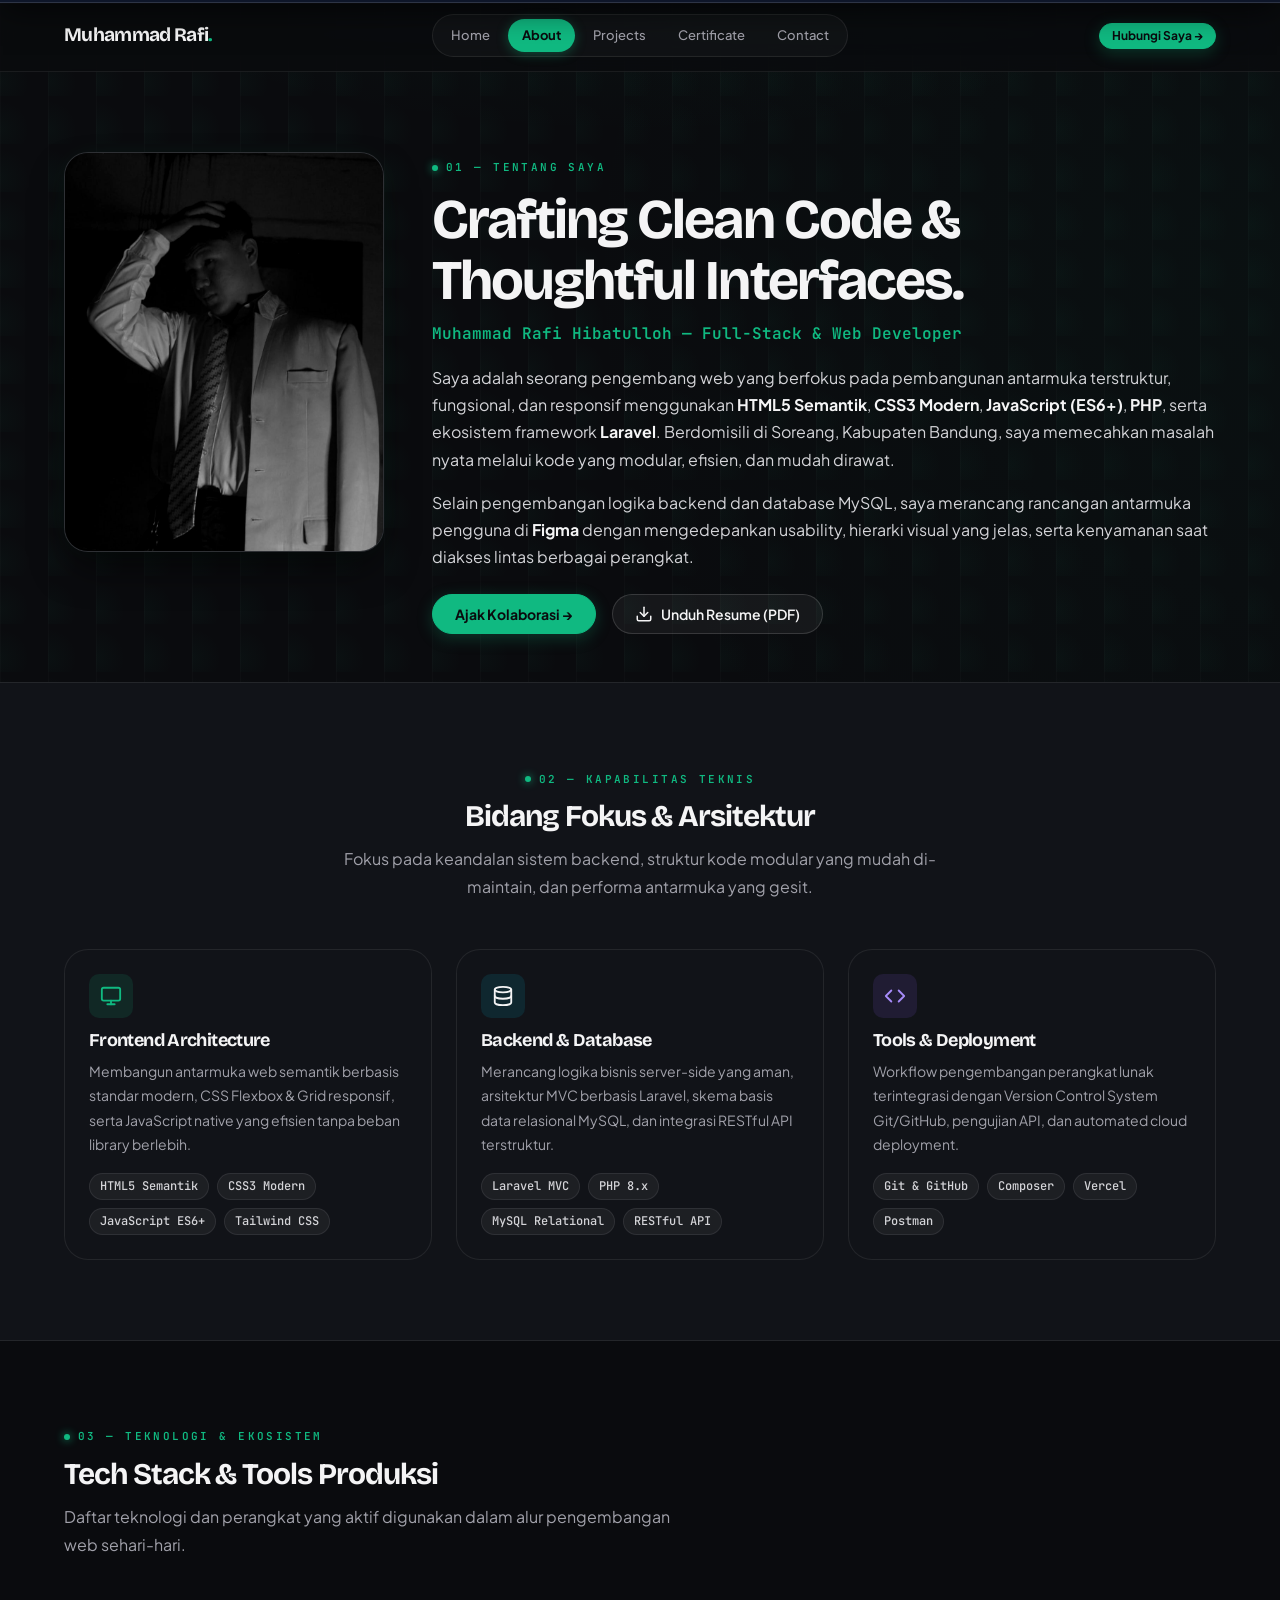
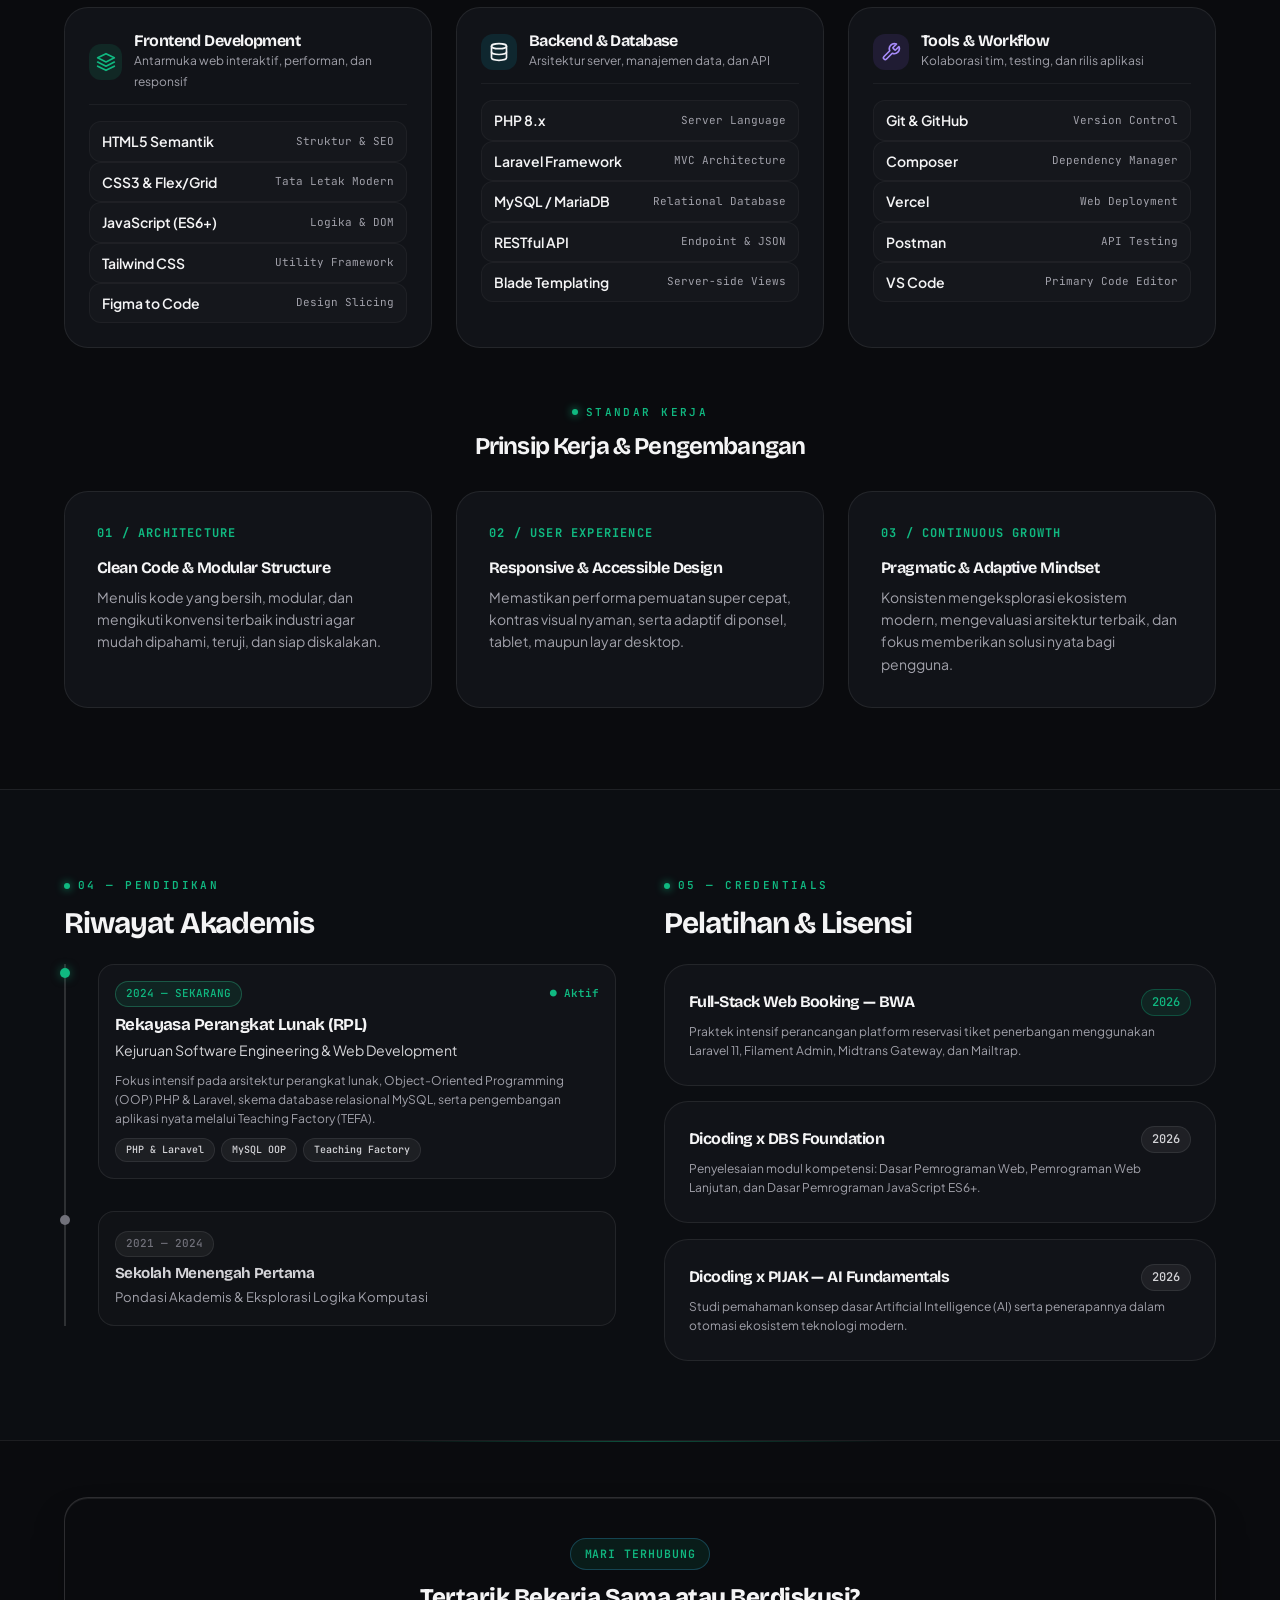
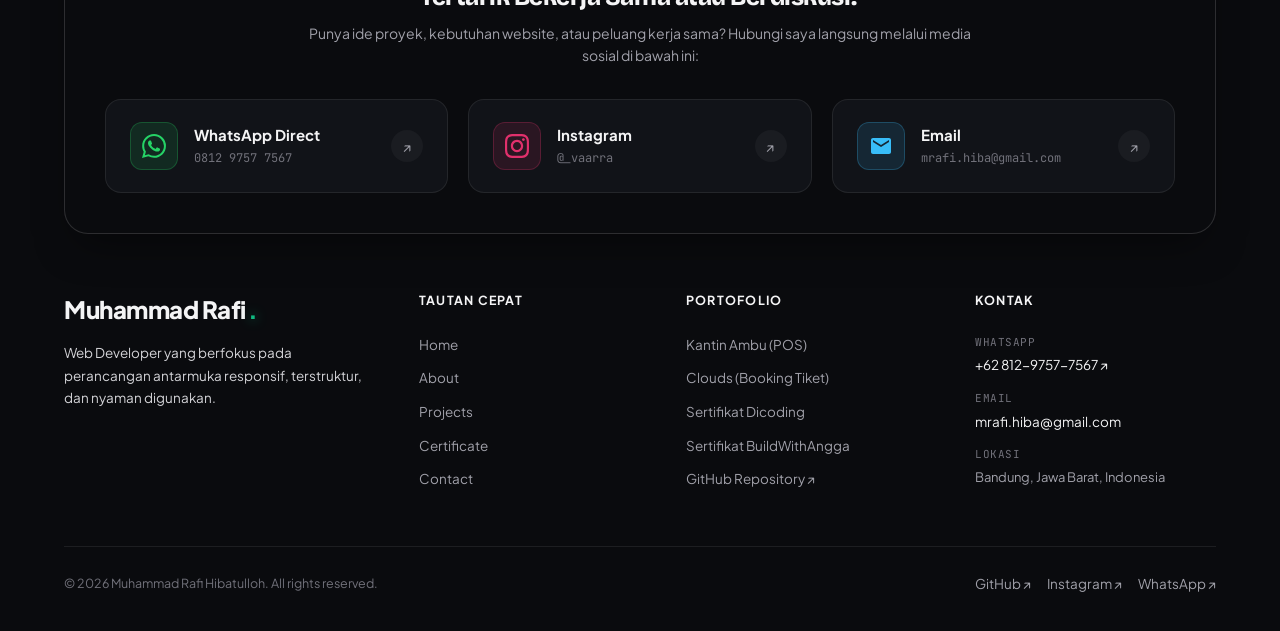
==== commit 33ed2f13: "feat(about): modernize capabilities & bento tech grid with authentic vector SVGs" ====
--- a/about.html
+++ b/about.html
@@ -136,7 +136,13 @@
 
         <div class="grid-3" style="margin-top:var(--space-8);">
           <div class="card reveal">
-            <div style="font-size:28px; margin-bottom:var(--space-3);">⚡</div>
+            <div class="tech-card-icon-box" style="width:44px; height:44px; border-radius:10px; background:rgba(16, 185, 129, 0.12); color:var(--accent-emerald); display:flex; align-items:center; justify-content:center; margin-bottom:var(--space-3);">
+              <svg width="22" height="22" viewBox="0 0 24 24" fill="none" stroke="currentColor" stroke-width="2" stroke-linecap="round" stroke-linejoin="round">
+                <rect x="2" y="3" width="20" height="14" rx="2" ry="2"></rect>
+                <line x1="8" y1="21" x2="16" y2="21"></line>
+                <line x1="12" y1="17" x2="12" y2="21"></line>
+              </svg>
+            </div>
             <h3 style="font-size:var(--text-lg); margin-bottom:var(--space-2);">Frontend Architecture</h3>
             <p style="font-size:var(--text-sm); color:var(--text-muted); margin-bottom:var(--space-4);">
               Membangun antarmuka web semantik berbasis standar modern, CSS Flexbox &amp; Grid responsif, serta JavaScript native yang efisien tanpa beban library berlebih.
@@ -150,7 +156,13 @@
           </div>
 
           <div class="card reveal reveal-delay-1">
-            <div style="font-size:28px; margin-bottom:var(--space-3);">⚙️</div>
+            <div class="tech-card-icon-box" style="width:44px; height:44px; border-radius:10px; background:rgba(6, 182, 212, 0.12); color:var(--accent-cyan); display:flex; align-items:center; justify-content:center; margin-bottom:var(--space-3);">
+              <svg width="22" height="22" viewBox="0 0 24 24" fill="none" stroke="currentColor" stroke-width="2" stroke-linecap="round" stroke-linejoin="round">
+                <ellipse cx="12" cy="5" rx="9" ry="3"></ellipse>
+                <path d="M21 12c0 1.66-4 3-9 3s-9-1.34-9-3"></path>
+                <path d="M3 5v14c0 1.66 4 3 9 3s9-1.34 9-3V5"></path>
+              </svg>
+            </div>
             <h3 style="font-size:var(--text-lg); margin-bottom:var(--space-2);">Backend &amp; Database</h3>
             <p style="font-size:var(--text-sm); color:var(--text-muted); margin-bottom:var(--space-4);">
               Merancang logika bisnis server-side yang aman, arsitektur MVC berbasis Laravel, skema basis data relasional MySQL, dan integrasi RESTful API terstruktur.
@@ -164,7 +176,12 @@
           </div>
 
           <div class="card reveal reveal-delay-2">
-            <div style="font-size:28px; margin-bottom:var(--space-3);">🛠️</div>
+            <div class="tech-card-icon-box" style="width:44px; height:44px; border-radius:10px; background:rgba(139, 92, 246, 0.12); color:#a78bfa; display:flex; align-items:center; justify-content:center; margin-bottom:var(--space-3);">
+              <svg width="22" height="22" viewBox="0 0 24 24" fill="none" stroke="currentColor" stroke-width="2" stroke-linecap="round" stroke-linejoin="round">
+                <polyline points="16 18 22 12 16 6"></polyline>
+                <polyline points="8 6 2 12 8 18"></polyline>
+              </svg>
+            </div>
             <h3 style="font-size:var(--text-lg); margin-bottom:var(--space-2);">Tools &amp; Deployment</h3>
             <p style="font-size:var(--text-sm); color:var(--text-muted); margin-bottom:var(--space-4);">
               Workflow pengembangan perangkat lunak terintegrasi dengan Version Control System Git/GitHub, pengujian API, dan automated cloud deployment.
@@ -196,7 +213,13 @@
           <!-- Card 1: Frontend -->
           <div class="modern-tech-card reveal">
             <div class="modern-tech-header">
-              <div class="modern-tech-icon">🎨</div>
+              <div class="modern-tech-icon" style="background:rgba(16,185,129,0.12); color:var(--accent-emerald);">
+                <svg width="20" height="20" viewBox="0 0 24 24" fill="none" stroke="currentColor" stroke-width="2" stroke-linecap="round" stroke-linejoin="round" style="display:block;">
+                  <polygon points="12 2 2 7 12 12 22 7 12 2"></polygon>
+                  <polyline points="2 17 12 22 22 17"></polyline>
+                  <polyline points="2 12 12 17 22 12"></polyline>
+                </svg>
+              </div>
               <div>
                 <h3 class="modern-tech-title">Frontend Development</h3>
                 <p style="font-size:var(--text-xs); color:var(--text-muted); margin:0;">Antarmuka web interaktif, performan, dan responsif</p>
@@ -229,7 +252,13 @@
           <!-- Card 2: Backend & Database -->
           <div class="modern-tech-card reveal reveal-delay-1">
             <div class="modern-tech-header">
-              <div class="modern-tech-icon">⚙️</div>
+              <div class="modern-tech-icon" style="background:rgba(6,182,212,0.12); color:var(--accent-cyan);">
+                <svg width="20" height="20" viewBox="0 0 24 24" fill="none" stroke="currentColor" stroke-width="2" stroke-linecap="round" stroke-linejoin="round" style="display:block;">
+                  <ellipse cx="12" cy="5" rx="9" ry="3"></ellipse>
+                  <path d="M21 12c0 1.66-4 3-9 3s-9-1.34-9-3"></path>
+                  <path d="M3 5v14c0 1.66 4 3 9 3s9-1.34 9-3V5"></path>
+                </svg>
+              </div>
               <div>
                 <h3 class="modern-tech-title">Backend &amp; Database</h3>
                 <p style="font-size:var(--text-xs); color:var(--text-muted); margin:0;">Arsitektur server, manajemen data, dan API</p>
@@ -262,7 +291,11 @@
           <!-- Card 3: Tools & Workflow -->
           <div class="modern-tech-card reveal reveal-delay-2">
             <div class="modern-tech-header">
-              <div class="modern-tech-icon">🛠️</div>
+              <div class="modern-tech-icon" style="background:rgba(139,92,246,0.12); color:#a78bfa;">
+                <svg width="20" height="20" viewBox="0 0 24 24" fill="none" stroke="currentColor" stroke-width="2" stroke-linecap="round" stroke-linejoin="round" style="display:block;">
+                  <path d="M14.7 6.3a1 1 0 0 0 0 1.4l1.6 1.6a1 1 0 0 0 1.4 0l3.77-3.77a6 6 0 0 1-7.94 7.94l-6.91 6.91a2.12 2.12 0 0 1-3-3l6.91-6.91a6 6 0 0 1 7.94-7.94l-3.76 3.76z"></path>
+                </svg>
+              </div>
               <div>
                 <h3 class="modern-tech-title">Tools &amp; Workflow</h3>
                 <p style="font-size:var(--text-xs); color:var(--text-muted); margin:0;">Kolaborasi tim, testing, dan rilis aplikasi</p>
--- a/css/style.css
+++ b/css/style.css
@@ -145,7 +145,25 @@
   -webkit-backdrop-filter: blur(20px);
   border-bottom: 1px solid rgba(255, 255, 255, 0.07);
   z-index: var(--z-sticky);
-  transition: background-color var(--transition-normal), border-color var(--transition-normal);
+  transition: background var(--transition-normal), border-color var(--transition-normal), box-shadow var(--transition-normal);
+}
+
+.navbar.scrolled {
+  background: rgba(10, 11, 14, 0.95);
+  border-bottom-color: rgba(16, 185, 129, 0.22);
+  box-shadow: 0 10px 30px -10px rgba(0, 0, 0, 0.8), 0 1px 0 rgba(16, 185, 129, 0.12);
+}
+
+.scroll-progress-line {
+  position: absolute;
+  bottom: 0;
+  left: 0;
+  height: 2px;
+  width: 0%;
+  background: linear-gradient(90deg, var(--accent-primary), var(--accent-secondary));
+  transition: width 0.1s ease-out;
+  pointer-events: none;
+  z-index: 10;
 }
 
 .navbar-inner {
@@ -747,6 +765,38 @@
 .dot-amber { background: #f59e0b; }
 .dot-green { background: #10b981; }
 
+
+/* Terminal Tabs */
+.terminal-tabs {
+  display: flex;
+  align-items: center;
+  gap: 4px;
+}
+
+.term-tab {
+  font-family: var(--font-mono);
+  font-size: 11px;
+  color: var(--text-muted);
+  background: transparent;
+  border: 1px solid transparent;
+  padding: 3px 10px;
+  border-radius: var(--radius-sm);
+  cursor: pointer;
+  transition: all var(--transition-fast);
+}
+
+.term-tab:hover {
+  color: var(--text-primary);
+  background: rgba(255, 255, 255, 0.04);
+}
+
+.term-tab.active {
+  color: var(--accent-primary);
+  background: rgba(16, 185, 129, 0.1);
+  border-color: rgba(16, 185, 129, 0.25);
+  font-weight: 600;
+}
+
 .terminal-title {
   font-size: 11px;
   color: var(--text-muted);
@@ -1495,6 +1545,11 @@
   border-color: var(--accent-primary);
   background: var(--bg-card-hover);
   transform: translateX(4px);
+}
+
+.contact-channel-card:hover .channel-icon-box {
+  transform: scale(1.08) rotate(2deg);
+  transition: transform var(--transition-bounce);
 }
 
 .channel-icon-box {
@@ -2669,3 +2724,10 @@
   opacity: 1;
   transform: translateY(0);
 }
+
+.tech-card-icon-box {
+  transition: transform var(--transition-bounce);
+}
+.card:hover .tech-card-icon-box {
+  transform: scale(1.08) translateY(-2px);
+}
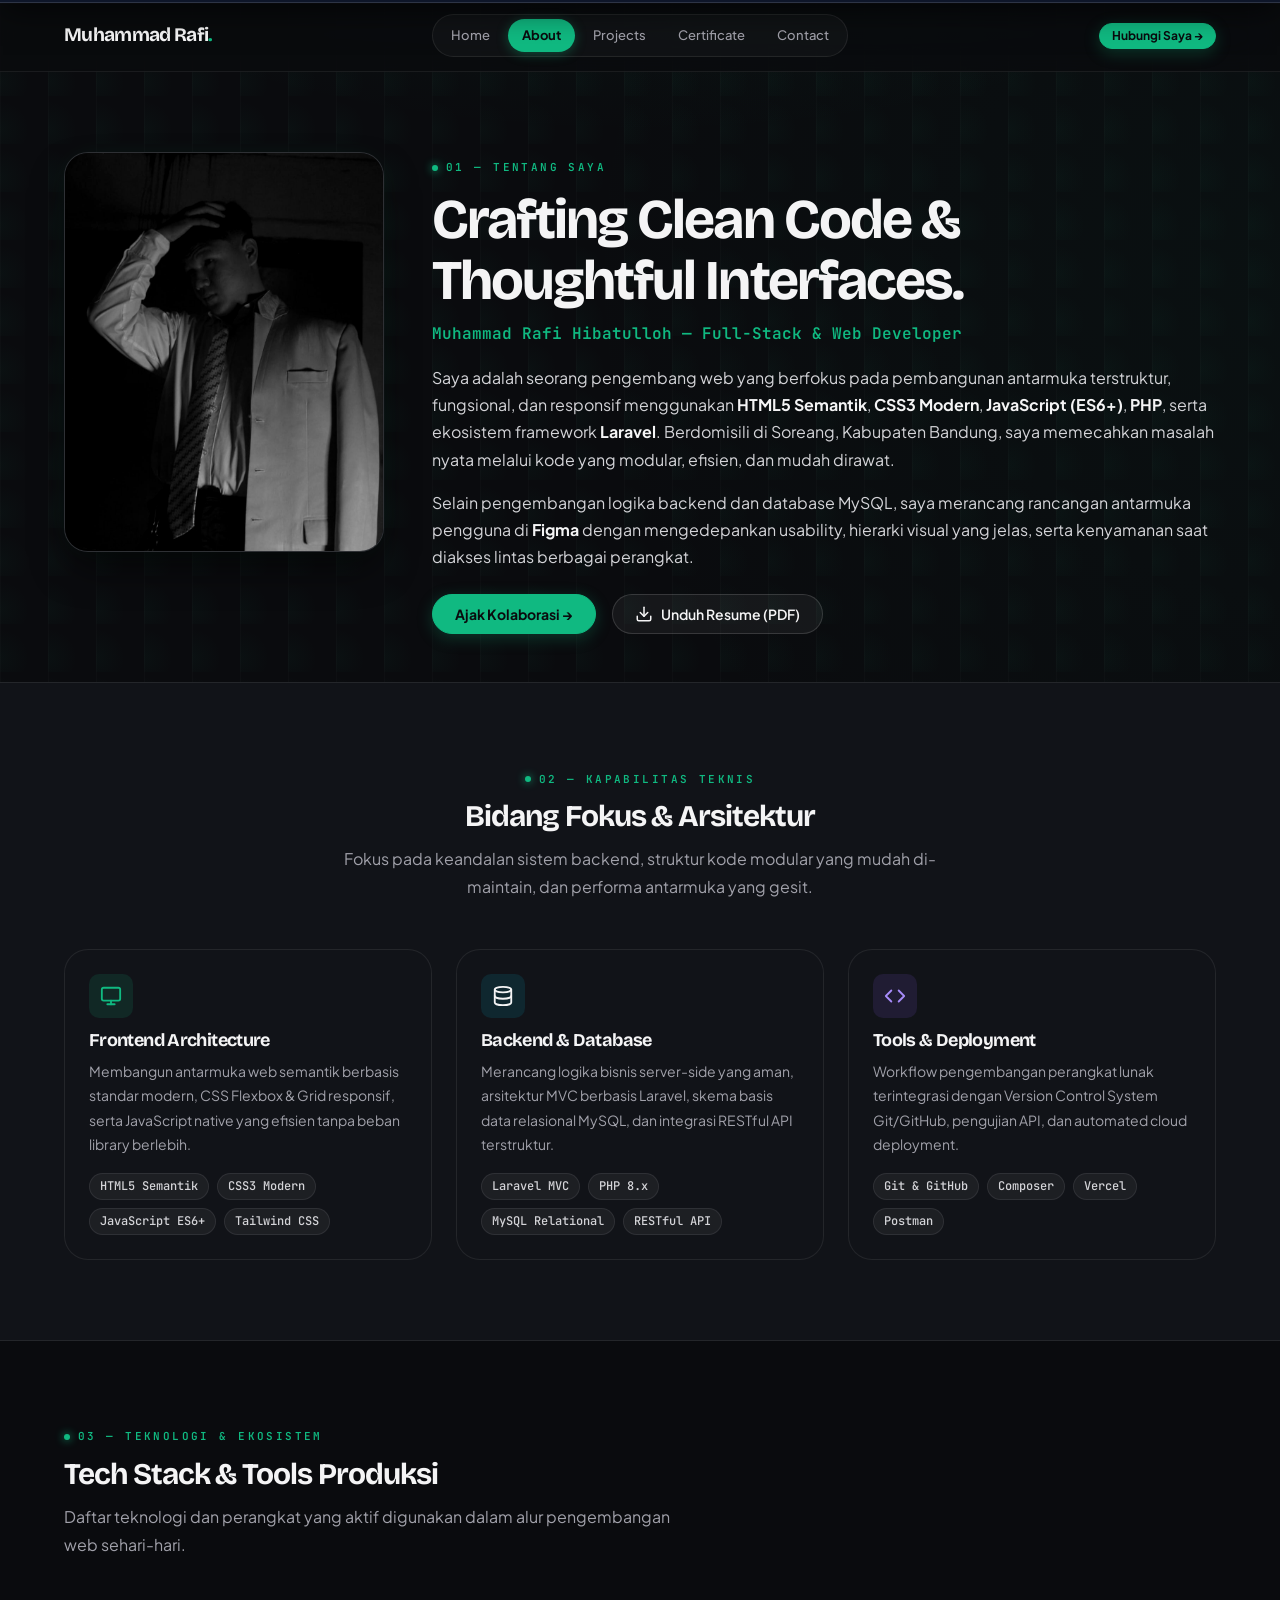
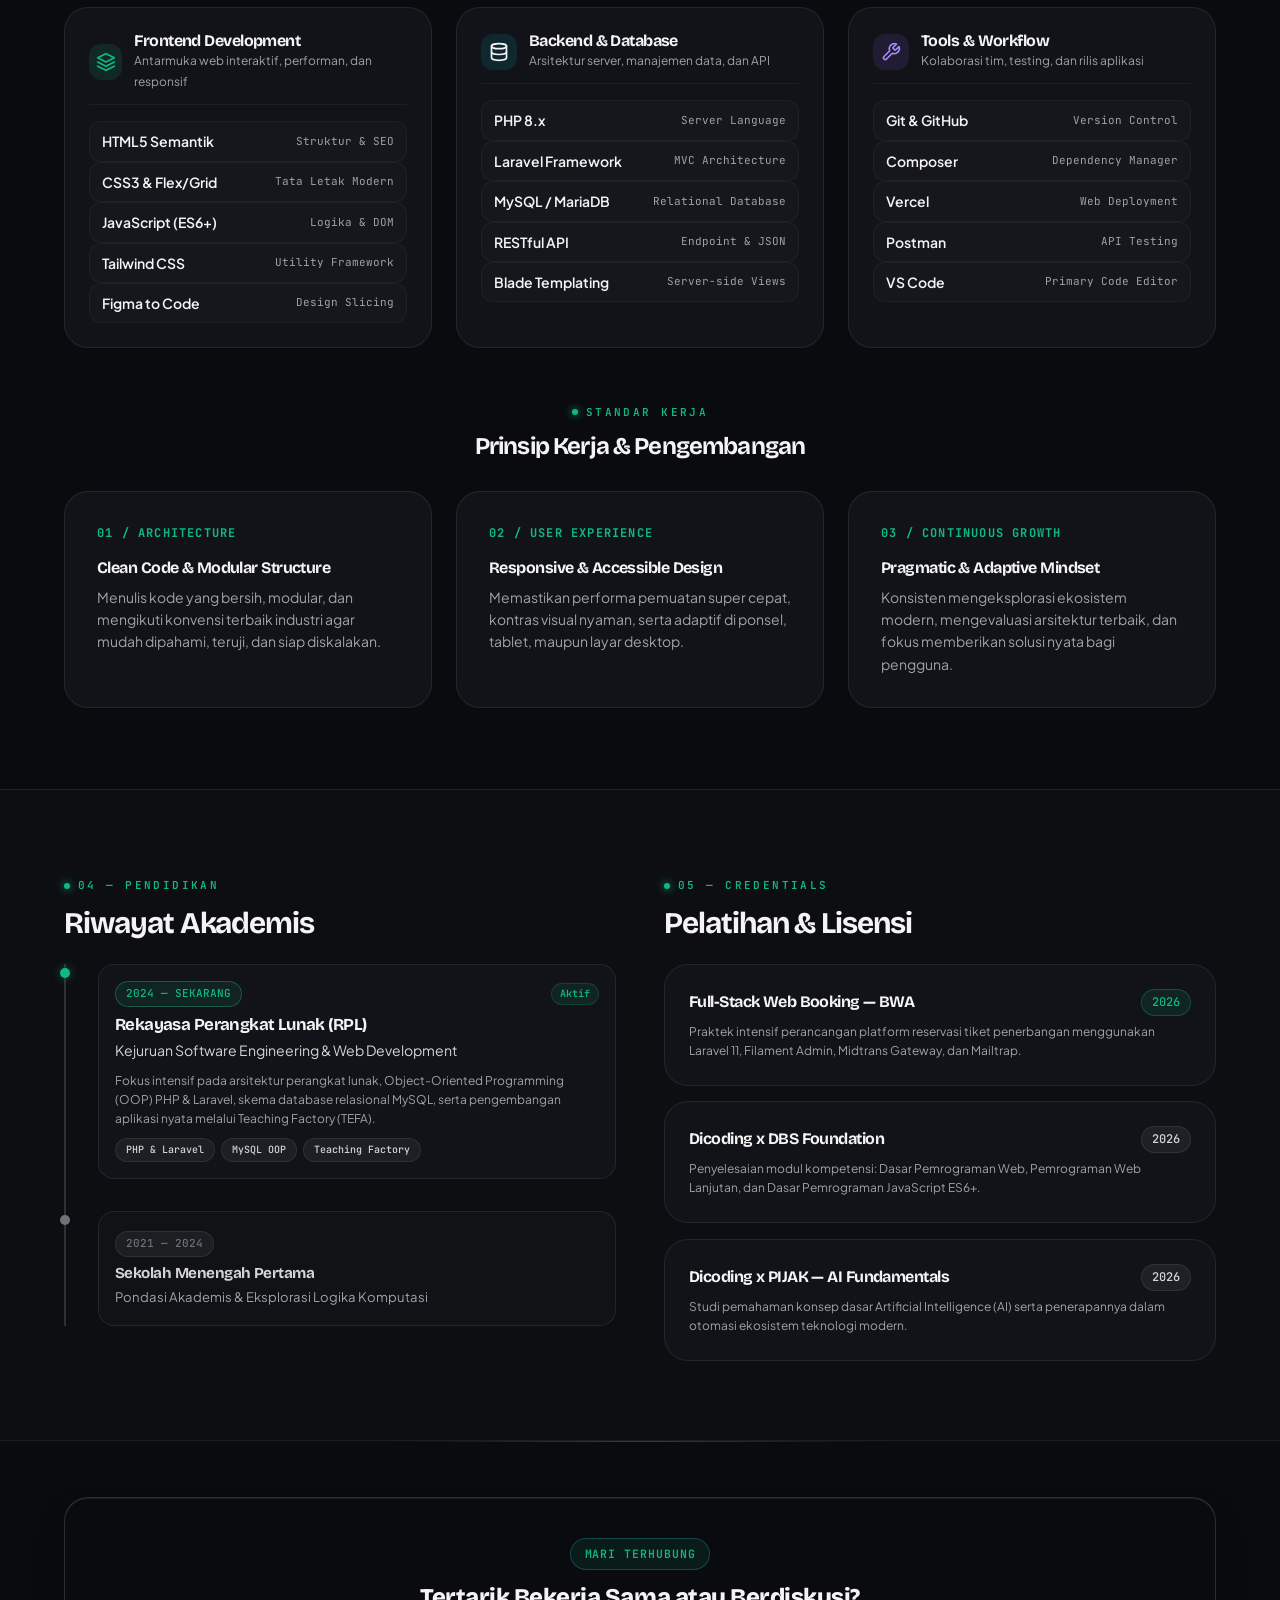
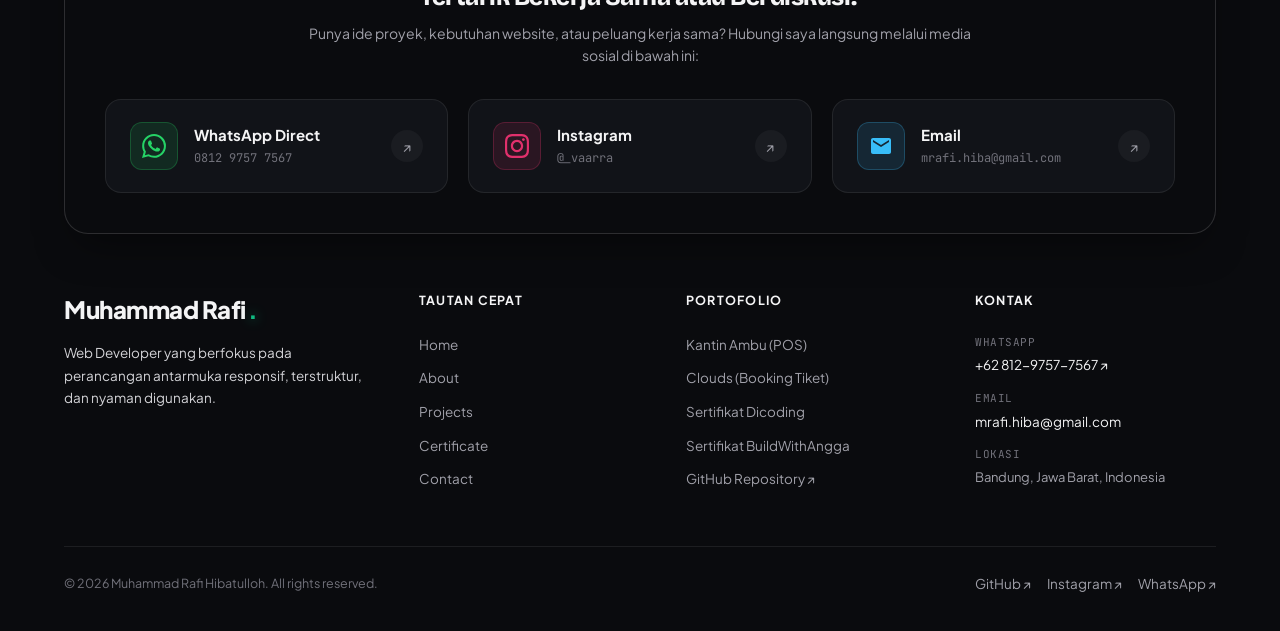
==== commit adfc3892: "refactor(ui): replace bullet dots with modern status badges & svg empty state icon" ====
--- a/about.html
+++ b/about.html
@@ -378,7 +378,7 @@
                 <div class="timeline-card tilt-card spotlight-card" style="padding:var(--space-4); background:var(--bg-surface); border:1px solid var(--border-subtle); border-radius:var(--radius-lg); margin-bottom:var(--space-4);">
                   <div style="display:flex; justify-content:space-between; align-items:center; flex-wrap:wrap; gap:6px;">
                     <span class="badge badge-emerald" style="font-size:11px;">2024 — SEKARANG</span>
-                    <span style="font-size:11px; color:var(--accent-primary); font-family:var(--font-mono); font-weight:600;">● Aktif</span>
+                    <span class="badge" style="font-size:10px; background:rgba(16,185,129,0.1); color:var(--accent-emerald); border:1px solid rgba(16,185,129,0.2); padding:2px 8px; border-radius:12px; font-weight:600;">Aktif</span>
                   </div>
                   <h3 class="timeline-title" style="margin-top:8px; font-size:1.05rem;">Rekayasa Perangkat Lunak (RPL)</h3>
                   <p class="timeline-subtitle" style="color:var(--text-secondary); font-size:0.88rem;">Kejuruan Software Engineering &amp; Web Development</p>
--- a/css/style.css
+++ b/css/style.css
@@ -2731,3 +2731,46 @@
 .card:hover .tech-card-icon-box {
   transform: scale(1.08) translateY(-2px);
 }
+
+.hero-command-pill {
+  display: inline-flex;
+  align-items: center;
+  gap: var(--space-2);
+  background: rgba(255, 255, 255, 0.03);
+  border: 1px solid var(--border-subtle);
+  border-radius: var(--radius-full);
+  padding: 5px 12px;
+  font-family: var(--font-mono);
+  font-size: var(--text-xs);
+  color: var(--text-secondary);
+  cursor: pointer;
+  transition: all var(--transition-fast);
+  width: fit-content;
+}
+.hero-command-pill:hover {
+  border-color: var(--accent-primary);
+  background: rgba(16, 185, 129, 0.08);
+  color: var(--text-primary);
+  transform: translateY(-1px);
+}
+.cmd-pill-tag {
+  display: inline-flex;
+  align-items: center;
+  gap: 4px;
+  color: var(--accent-primary);
+  font-size: 11px;
+  font-weight: 600;
+}
+.cmd-pill-code {
+  color: var(--text-muted);
+}
+.hero-command-pill:hover .cmd-pill-code {
+  color: var(--text-primary);
+}
+.cmd-pill-action {
+  font-size: 10px;
+  background: rgba(255, 255, 255, 0.06);
+  padding: 2px 6px;
+  border-radius: 4px;
+  color: var(--text-dim);
+}
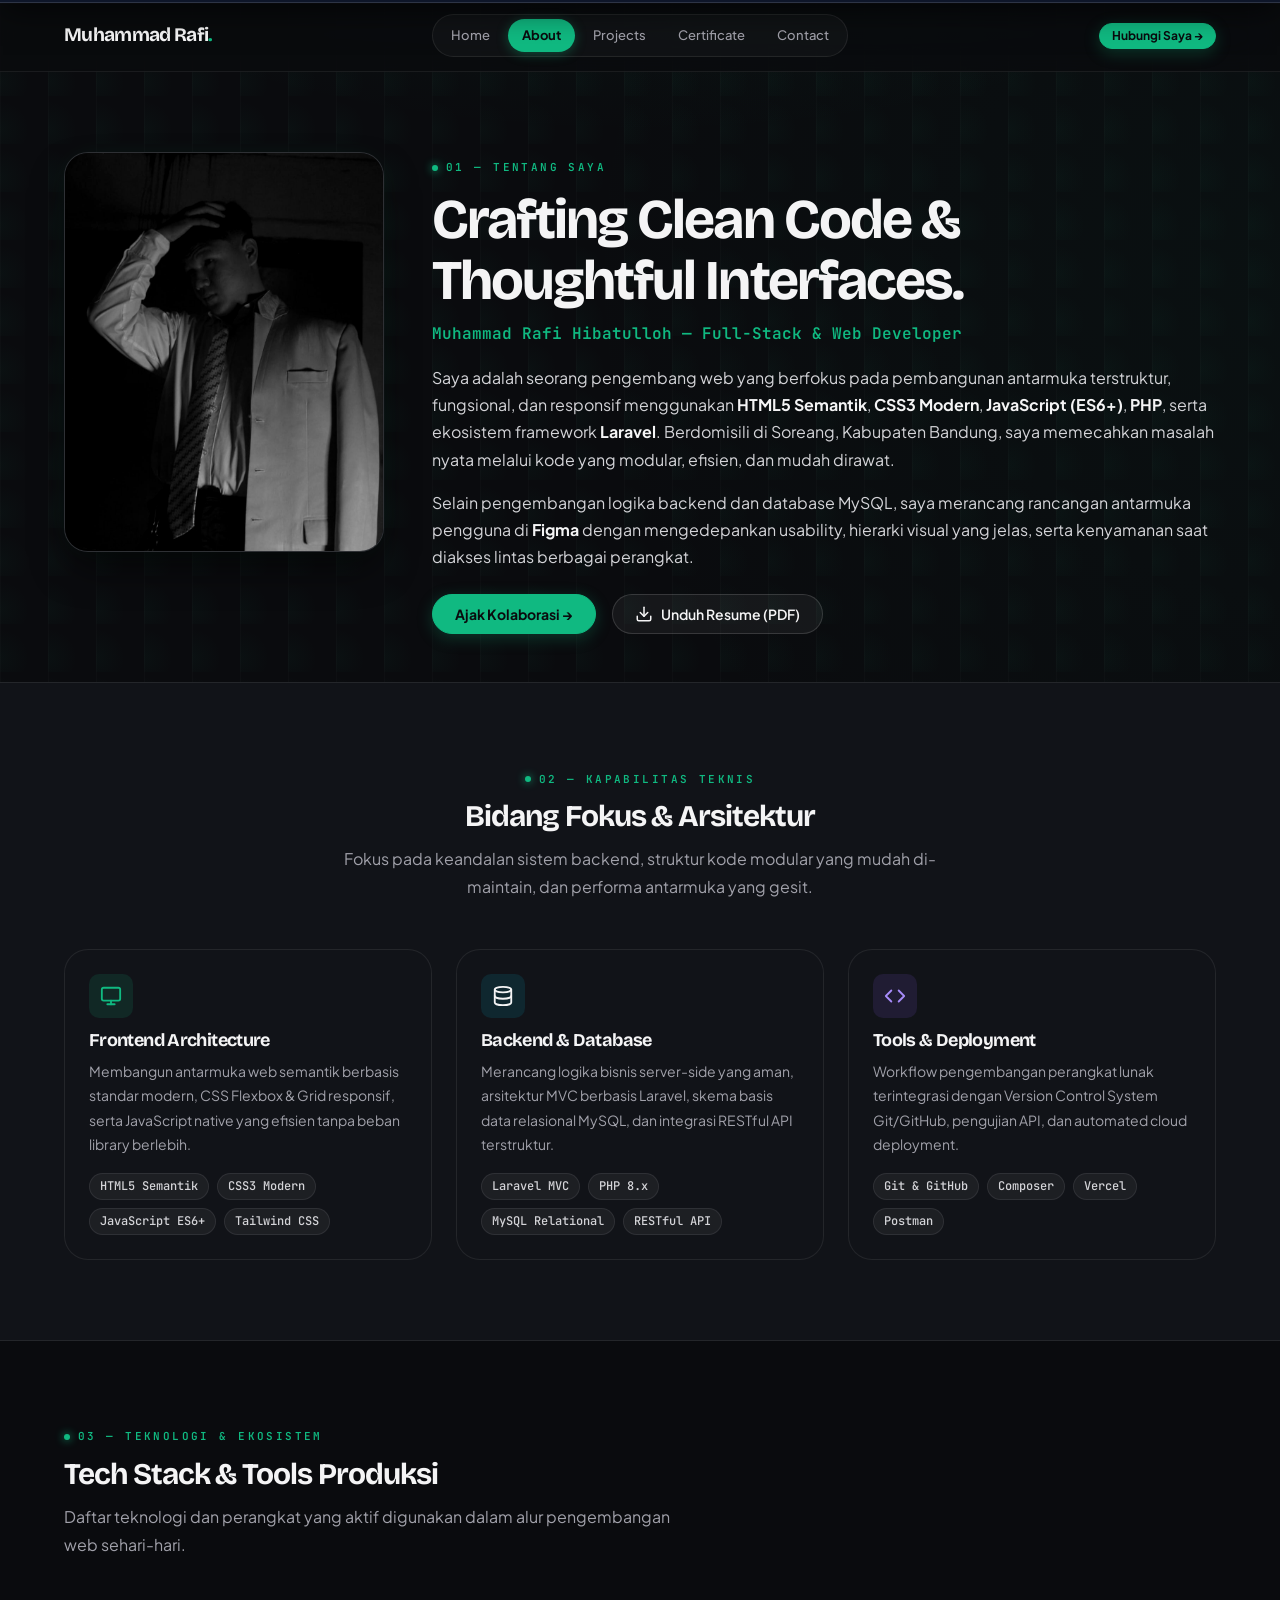
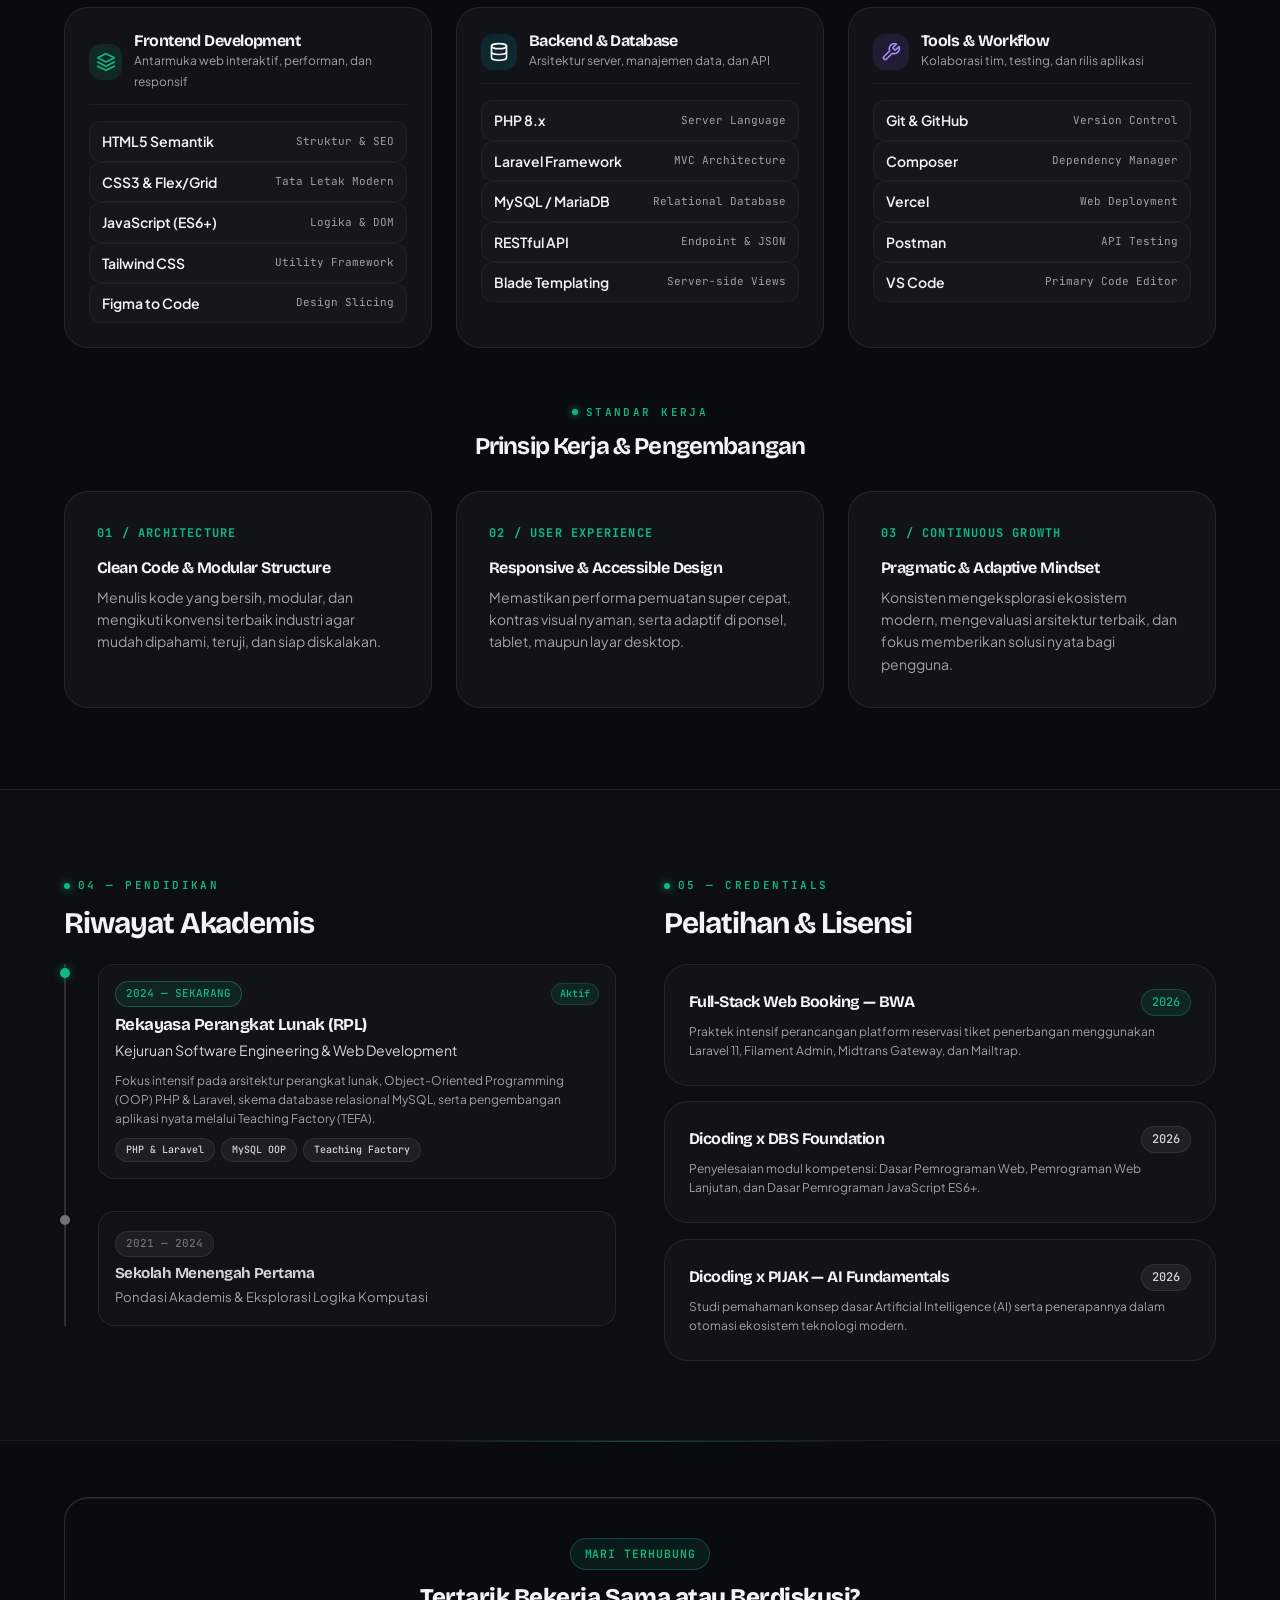
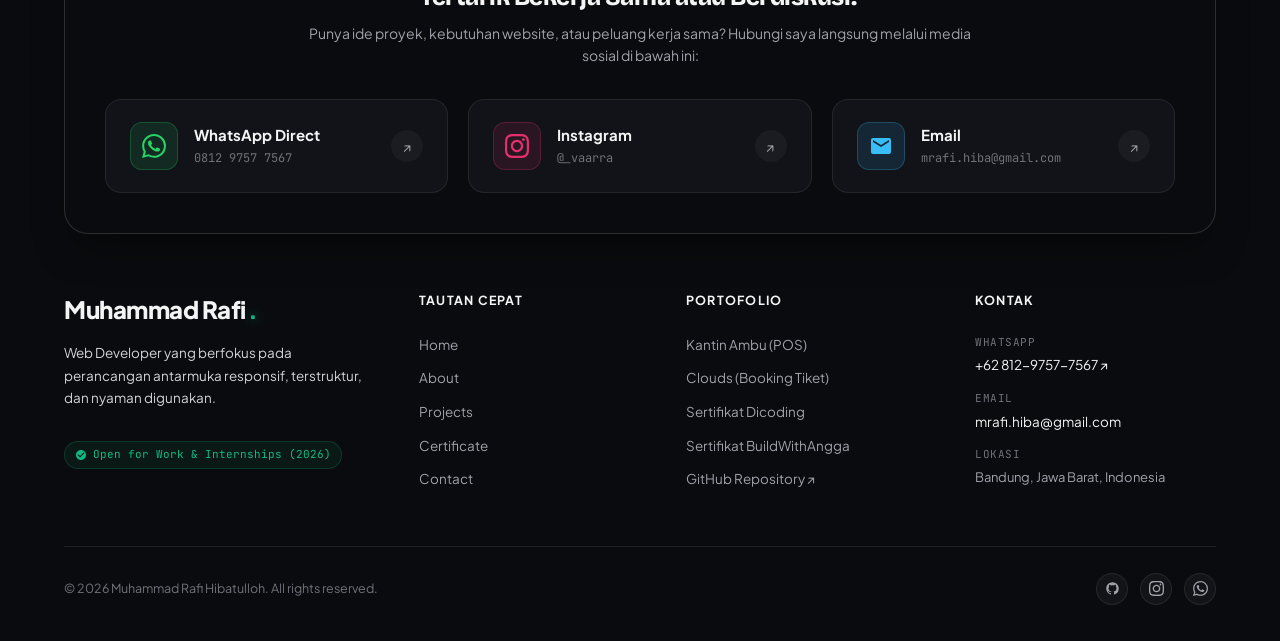
==== commit 3375a1fa: "feat(footer): standardize availability status chip & official svg social icons across all pages" ====
--- a/about.html
+++ b/about.html
@@ -506,6 +506,12 @@
           <p class="footer-brand-desc">
             Web Developer yang berfokus pada perancangan antarmuka responsif, terstruktur, dan nyaman digunakan.
           </p>
+          <div class="footer-status-chip" style="display:inline-flex; align-items:center; gap:6px; margin-top:var(--space-3); padding:4px 10px; border-radius:var(--radius-full); background:rgba(16,185,129,0.08); border:1px solid rgba(16,185,129,0.2); font-size:11px; font-family:var(--font-mono); color:var(--accent-emerald);">
+            <svg width="12" height="12" viewBox="0 0 24 24" fill="currentColor" style="display:block;">
+              <path d="M12 2C6.48 2 2 6.48 2 12s4.48 10 10 10 10-4.48 10-10S17.52 2 12 2zm-2 15l-5-5 1.41-1.41L10 14.17l7.59-7.59L19 8l-9 9z"/>
+            </svg>
+            <span>Open for Work &amp; Internships (2026)</span>
+          </div>
         </div>
 
         <!-- Kolom 2: Tautan Cepat -->
@@ -565,10 +571,16 @@
           &copy; <span id="year">2026</span> Muhammad Rafi Hibatulloh. All rights reserved.
         </p>
         <div class="footer-bottom-actions">
-          <div style="display:flex; gap:var(--space-4);">
-            <a href="https://github.com/Varraaa" target="_blank" rel="noopener noreferrer" class="footer-nav-link">GitHub ↗</a>
-            <a href="https://www.instagram.com/rafihibatullohh" target="_blank" rel="noopener noreferrer" class="footer-nav-link">Instagram ↗</a>
-            <a href="https://wa.me/6281297577567" target="_blank" rel="noopener noreferrer" class="footer-nav-link">WhatsApp ↗</a>
+          <div style="display:flex; align-items:center; gap:var(--space-3);">
+            <a href="https://github.com/Varraaa" target="_blank" rel="noopener noreferrer" class="footer-social-icon-btn" aria-label="GitHub Profile" title="GitHub">
+              <svg width="15" height="15" viewBox="0 0 24 24" fill="currentColor"><path fill-rule="evenodd" clip-rule="evenodd" d="M12 2C6.477 2 2 6.484 2 12.017c0 4.425 2.865 8.18 6.839 9.504.5.092.682-.217.682-.483 0-.237-.008-.868-.013-1.703-2.782.605-3.369-1.343-3.369-1.343-.454-1.158-1.11-1.466-1.11-1.466-.908-.62.069-.608.069-.608 1.003.07 1.53 1.032 1.53 1.032.892 1.53 2.341 1.088 2.91.832.092-.647.35-1.088.636-1.338-2.22-.253-4.555-1.113-4.555-4.951 0-1.093.39-1.988 1.029-2.688-.103-.253-.446-1.272.098-2.65 0 0 .84-.27 2.75 1.026A9.564 9.564 0 0112 6.844c.85.004 1.705.115 2.504.337 1.909-1.296 2.747-1.027 2.747-1.027.546 1.379.202 2.398.1 2.651.64.7 1.028 1.595 1.028 2.688 0 3.848-2.339 4.695-4.566 4.943.359.309.678.92.678 1.855 0 1.338-.012 2.419-.012 2.747 0 .268.18.58.688.482A10.019 10.019 0 0022 12.017C22 6.484 17.522 2 12 2z"/></svg>
+            </a>
+            <a href="https://www.instagram.com/rafihibatullohh" target="_blank" rel="noopener noreferrer" class="footer-social-icon-btn" aria-label="Instagram Profile" title="Instagram">
+              <svg width="15" height="15" viewBox="0 0 24 24" fill="currentColor"><path d="M12 2.163c3.204 0 3.584.012 4.85.07 3.252.148 4.771 1.691 4.919 4.919.058 1.265.069 1.645.069 4.849 0 3.205-.012 3.584-.069 4.849-.149 3.225-1.664 4.771-4.919 4.919-1.266.058-1.644.07-4.85.07-3.204 0-3.584-.012-4.849-.07-3.26-.149-4.771-1.699-4.919-4.92-.058-1.265-.07-1.644-.07-4.849 0-3.204.013-3.583.07-4.849.149-3.227 1.664-4.771 4.919-4.919 1.266-.057 1.645-.069 4.849-.069zm0-2.163c-3.259 0-3.667.014-4.947.072-4.358.2-6.78 2.618-6.98 6.98-.059 1.281-.073 1.689-.073 4.948 0 3.259.014 3.668.072 4.948.2 4.358 2.618 6.78 6.98 6.98 1.281.058 1.689.072 4.948.072 3.259 0 3.668-.014 4.948-.072 4.354-.2 6.782-2.618 6.979-6.98.059-1.28.073-1.689.073-4.948 0-3.259-.014-3.667-.072-4.947-.196-4.354-2.617-6.78-6.979-6.98-1.281-.059-1.69-.073-4.949-.073zm0 5.838c-3.403 0-6.162 2.759-6.162 6.162s2.759 6.163 6.162 6.163 6.162-2.759 6.162-6.163c0-3.403-2.759-6.162-6.162-6.162zm0 10.162c-2.209 0-4-1.79-4-4 0-2.209 1.791-4 4-4s4 1.791 4 4c0 2.21-1.791 4-4 4zm6.406-11.845c-.796 0-1.441.645-1.441 1.44s.645 1.44 1.441 1.44c.795 0 1.439-.645 1.439-1.44s-.644-1.44-1.439-1.44z"/></svg>
+            </a>
+            <a href="https://wa.me/6281297577567" target="_blank" rel="noopener noreferrer" class="footer-social-icon-btn" aria-label="WhatsApp Direct" title="WhatsApp">
+              <svg width="15" height="15" viewBox="0 0 24 24" fill="currentColor"><path d="M17.472 14.382c-.297-.149-1.758-.867-2.03-.967-.273-.099-.471-.148-.67.15-.197.297-.767.966-.94 1.164-.173.199-.347.223-.644.075-.297-.15-1.255-.463-2.39-1.475-.883-.788-1.48-1.761-1.653-2.059-.173-.297-.018-.458.13-.606.134-.133.298-.347.446-.52.149-.174.198-.298.298-.497.099-.198.05-.371-.025-.52-.075-.149-.669-1.612-.916-2.207-.242-.579-.487-.5-.669-.51-.173-.008-.371-.01-.57-.01-.198 0-.52.074-.792.372-.272.297-1.04 1.016-1.04 2.479 0 1.462 1.065 2.875 1.213 3.074.149.198 2.096 3.2 5.077 4.487.709.306 1.262.489 1.694.625.712.227 1.36.195 1.871.118.571-.085 1.758-.719 2.006-1.413.248-.694.248-1.289.173-1.413-.074-.124-.272-.198-.57-.347m-5.421 7.403h-.004a9.87 9.87 0 01-5.031-1.378l-.361-.214-3.741.982.998-3.648-.235-.374a9.86 9.86 0 01-1.51-5.26c.001-5.45 4.436-9.884 9.888-9.884 2.64 0 5.122 1.03 6.988 2.898a9.825 9.825 0 012.893 6.994c-.003 5.45-4.437 9.884-9.885 9.884m8.413-18.297A11.815 11.815 0 0012.05 0C5.495 0 .16 5.335.157 11.892c0 2.096.547 4.142 1.588 5.945L0 24l6.335-1.662a11.835 11.835 0 005.711 1.455h.005c6.554 0 11.89-5.335 11.893-11.893a11.821 11.821 0 00-3.48-8.413z"/></svg>
+            </a>
           </div>
         </div>
       </div>
--- a/css/style.css
+++ b/css/style.css
@@ -1738,12 +1738,12 @@
 }
 
 .palette-modal {
-  background: #0d1527;
-  border: 1px solid var(--border-medium);
+  background: #0d1017;
+  border: 1px solid rgba(16, 185, 129, 0.25);
   border-radius: var(--radius-lg);
   width: 100%;
   max-width: 580px;
-  box-shadow: var(--shadow-lg), 0 0 50px -10px rgba(56, 189, 248, 0.35);
+  box-shadow: var(--shadow-lg), 0 0 50px -10px rgba(16, 185, 129, 0.2);
   overflow: hidden;
   animation: modalPopIn 0.25s cubic-bezier(0.16, 1, 0.3, 1);
 }
@@ -2774,3 +2774,22 @@
   border-radius: 4px;
   color: var(--text-dim);
 }
+
+.footer-social-icon-btn {
+  display: inline-flex;
+  align-items: center;
+  justify-content: center;
+  width: 32px;
+  height: 32px;
+  border-radius: var(--radius-full);
+  background: rgba(255, 255, 255, 0.04);
+  border: 1px solid var(--border-subtle);
+  color: var(--text-muted);
+  transition: all var(--transition-fast);
+}
+.footer-social-icon-btn:hover {
+  color: var(--accent-primary);
+  border-color: var(--accent-primary);
+  background: rgba(16, 185, 129, 0.1);
+  transform: translateY(-2px);
+}
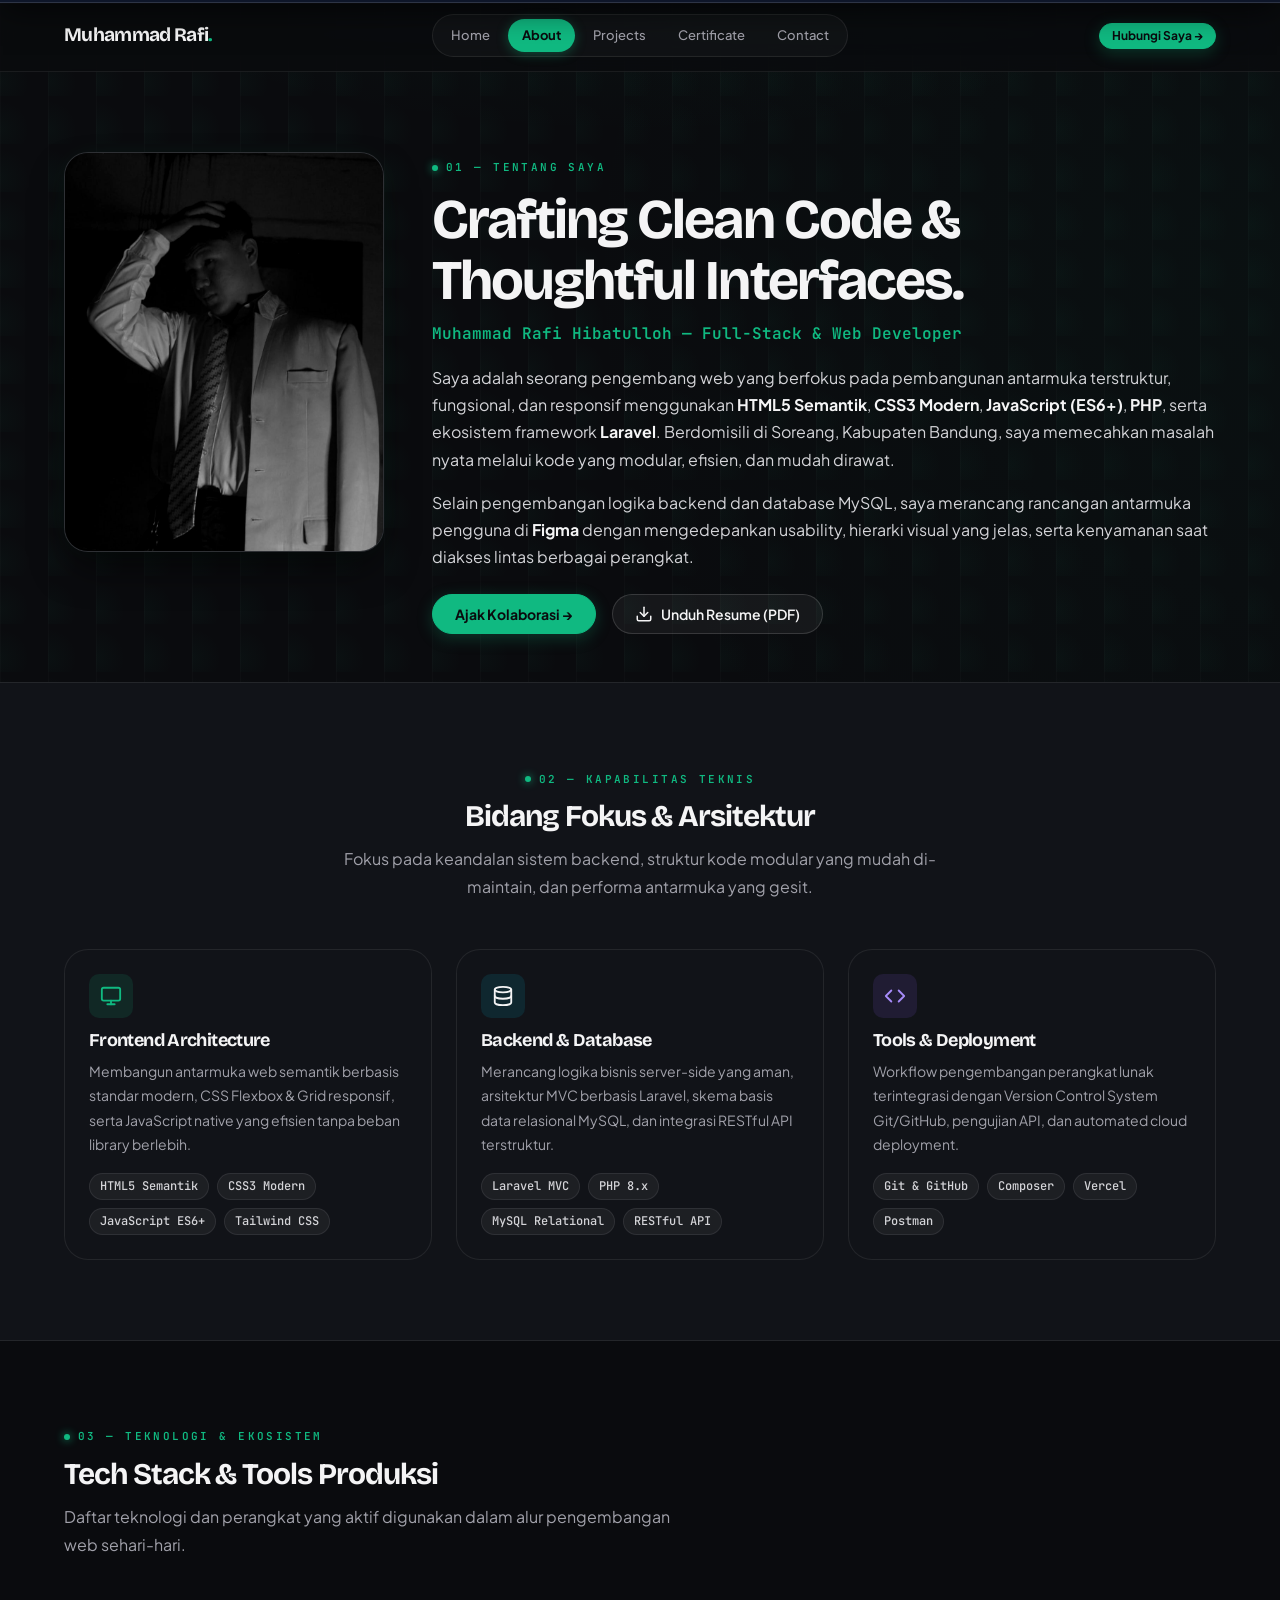
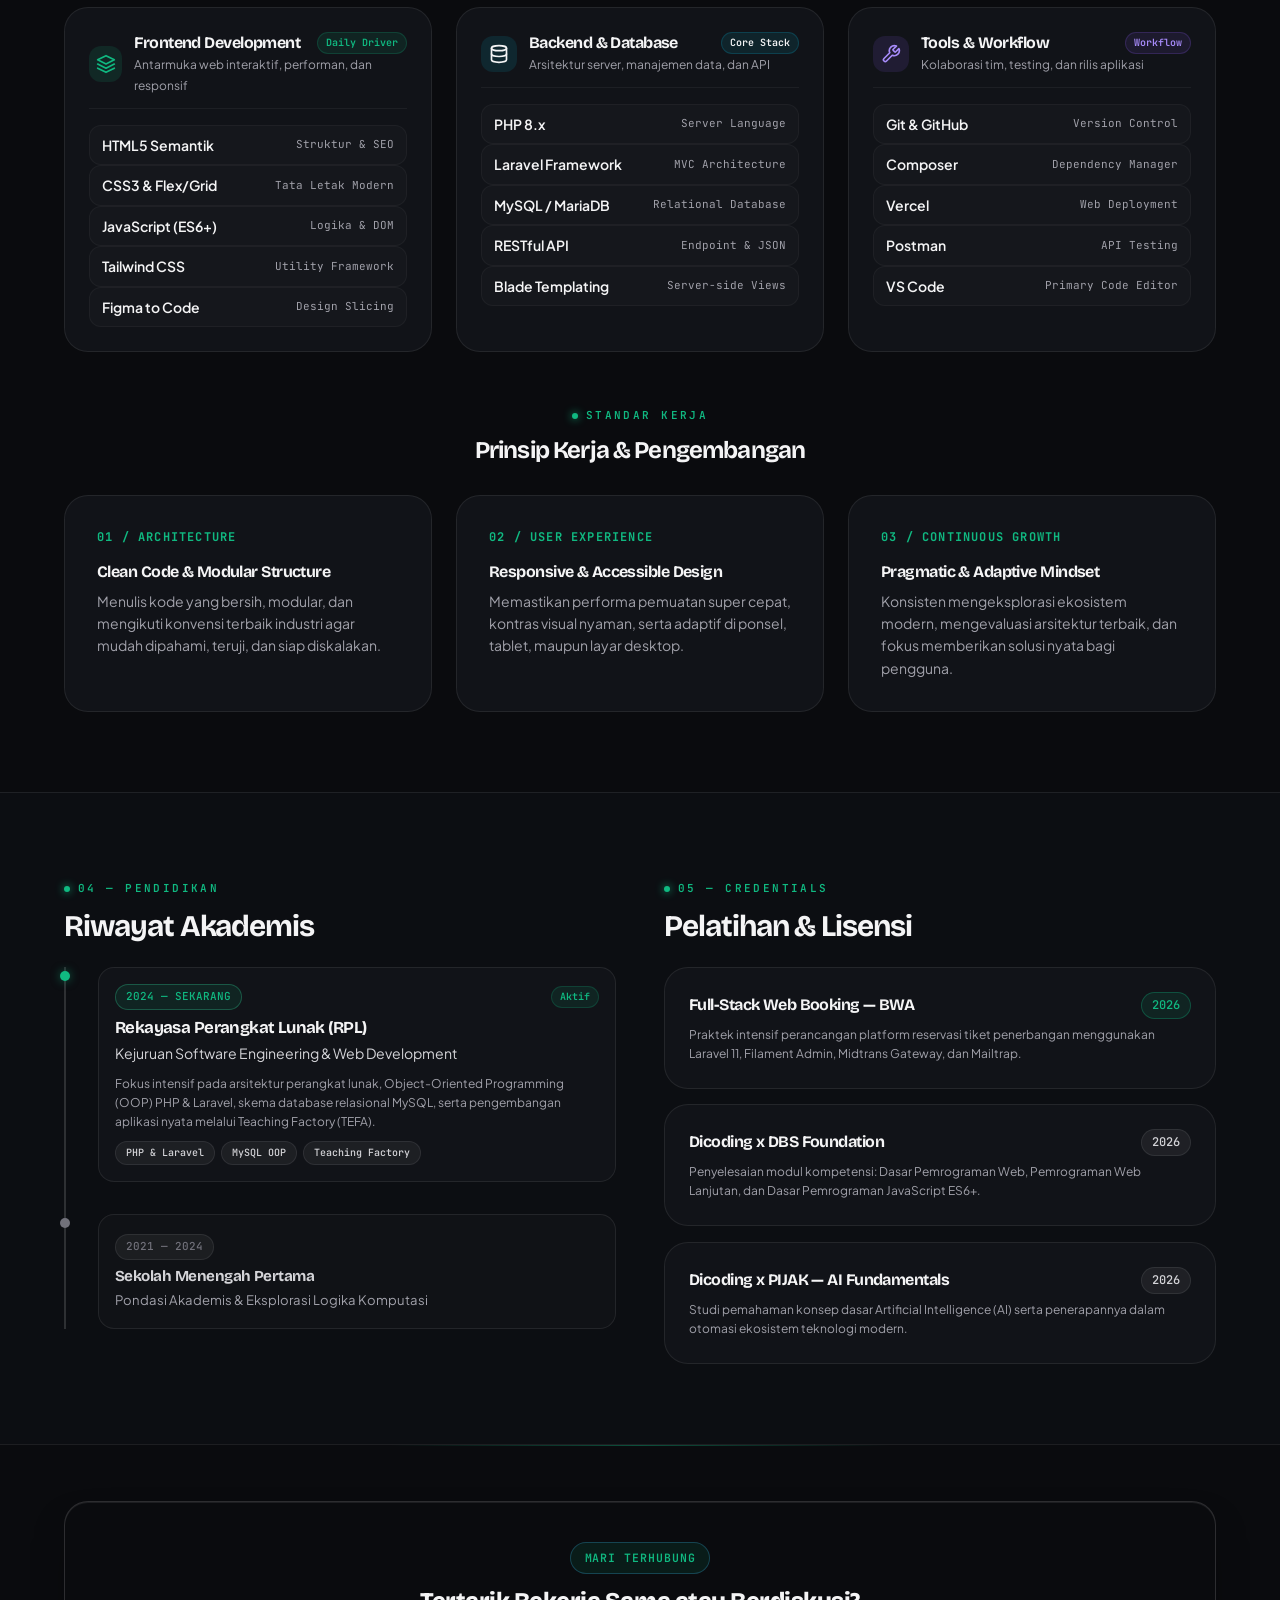
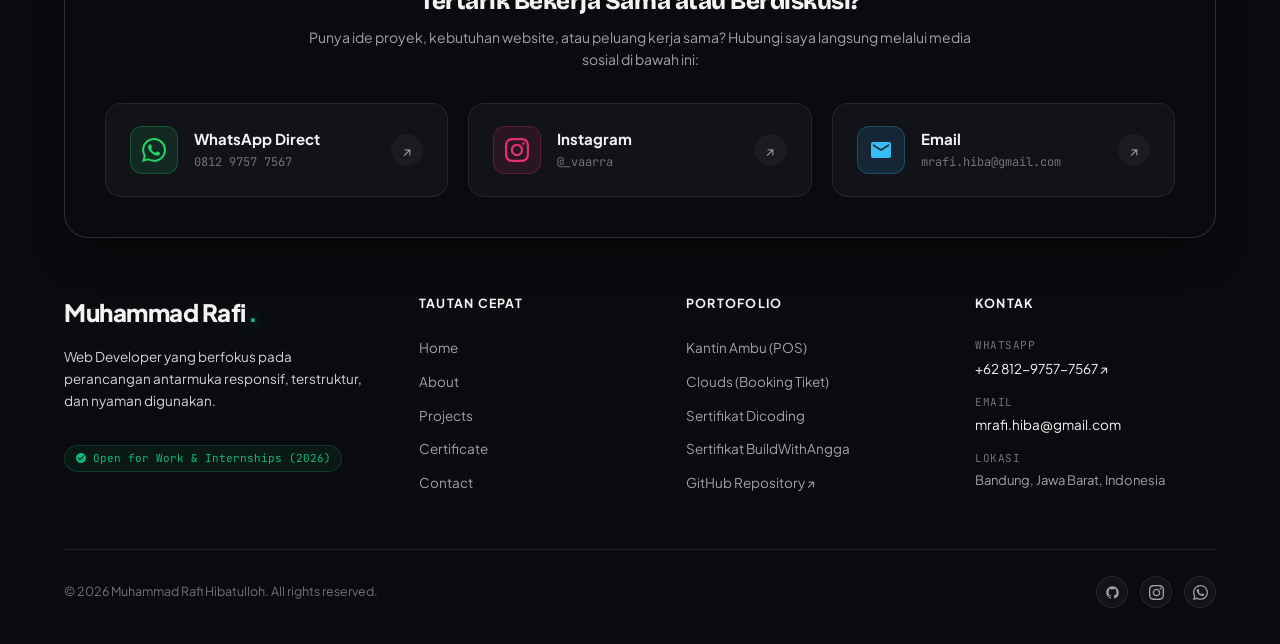
==== commit c304c302: "feat(about): enhance bento tech cards with proficiency pills & emerald hover accents" ====
--- a/about.html
+++ b/about.html
@@ -220,8 +220,11 @@
                   <polyline points="2 12 12 17 22 12"></polyline>
                 </svg>
               </div>
-              <div>
-                <h3 class="modern-tech-title">Frontend Development</h3>
+              <div style="flex-grow:1;">
+                <div style="display:flex; justify-content:space-between; align-items:center;">
+                  <h3 class="modern-tech-title">Frontend Development</h3>
+                  <span class="badge" style="font-size:10px; background:rgba(16,185,129,0.1); color:var(--accent-emerald); border:1px solid rgba(16,185,129,0.2); padding:2px 8px; border-radius:12px; font-weight:600;">Daily Driver</span>
+                </div>
                 <p style="font-size:var(--text-xs); color:var(--text-muted); margin:0;">Antarmuka web interaktif, performan, dan responsif</p>
               </div>
             </div>
@@ -259,8 +262,11 @@
                   <path d="M3 5v14c0 1.66 4 3 9 3s9-1.34 9-3V5"></path>
                 </svg>
               </div>
-              <div>
-                <h3 class="modern-tech-title">Backend &amp; Database</h3>
+              <div style="flex-grow:1;">
+                <div style="display:flex; justify-content:space-between; align-items:center;">
+                  <h3 class="modern-tech-title">Backend &amp; Database</h3>
+                  <span class="badge" style="font-size:10px; background:rgba(6,182,212,0.1); color:var(--accent-cyan); border:1px solid rgba(6,182,212,0.2); padding:2px 8px; border-radius:12px; font-weight:600;">Core Stack</span>
+                </div>
                 <p style="font-size:var(--text-xs); color:var(--text-muted); margin:0;">Arsitektur server, manajemen data, dan API</p>
               </div>
             </div>
@@ -296,8 +302,11 @@
                   <path d="M14.7 6.3a1 1 0 0 0 0 1.4l1.6 1.6a1 1 0 0 0 1.4 0l3.77-3.77a6 6 0 0 1-7.94 7.94l-6.91 6.91a2.12 2.12 0 0 1-3-3l6.91-6.91a6 6 0 0 1 7.94-7.94l-3.76 3.76z"></path>
                 </svg>
               </div>
-              <div>
-                <h3 class="modern-tech-title">Tools &amp; Workflow</h3>
+              <div style="flex-grow:1;">
+                <div style="display:flex; justify-content:space-between; align-items:center;">
+                  <h3 class="modern-tech-title">Tools &amp; Workflow</h3>
+                  <span class="badge" style="font-size:10px; background:rgba(139,92,246,0.1); color:#a78bfa; border:1px solid rgba(139,92,246,0.2); padding:2px 8px; border-radius:12px; font-weight:600;">Workflow</span>
+                </div>
                 <p style="font-size:var(--text-xs); color:var(--text-muted); margin:0;">Kolaborasi tim, testing, dan rilis aplikasi</p>
               </div>
             </div>
--- a/css/style.css
+++ b/css/style.css
@@ -54,6 +54,26 @@
 }
 ::-webkit-scrollbar-thumb:hover {
   background: var(--accent-primary);
+}
+
+/* Custom Selection Highlight */
+::selection {
+  background: rgba(16, 185, 129, 0.28);
+  color: #f1f5f9;
+}
+::-moz-selection {
+  background: rgba(16, 185, 129, 0.28);
+  color: #f1f5f9;
+}
+
+/* Accessible High-Contrast Focus Visible */
+a:focus-visible,
+button:focus-visible,
+input:focus-visible,
+textarea:focus-visible,
+select:focus-visible {
+  outline: 2px solid var(--accent-primary);
+  outline-offset: 2px;
 }
 
 /* Typography Defaults - Editorial Display Hierarchy */
@@ -1436,9 +1456,9 @@
 }
 
 .tech-badge-item:hover {
-  background: rgba(56, 189, 248, 0.08);
-  border-color: rgba(56, 189, 248, 0.2);
-  transform: translateX(3px);
+  background: rgba(16, 185, 129, 0.08);
+  border-color: rgba(16, 185, 129, 0.25);
+  transform: translateX(4px);
 }
 
 .tech-badge-name {
@@ -1606,8 +1626,9 @@
 .form-textarea:focus {
   outline: none;
   border-color: var(--accent-primary);
-  box-shadow: 0 0 0 3px var(--accent-primary-subtle);
-  background: #0e172a;
+  box-shadow: 0 0 0 3px rgba(16, 185, 129, 0.16);
+  background: #0f1219;
+  transform: translateY(-1px);
 }
 
 .form-input.is-invalid,
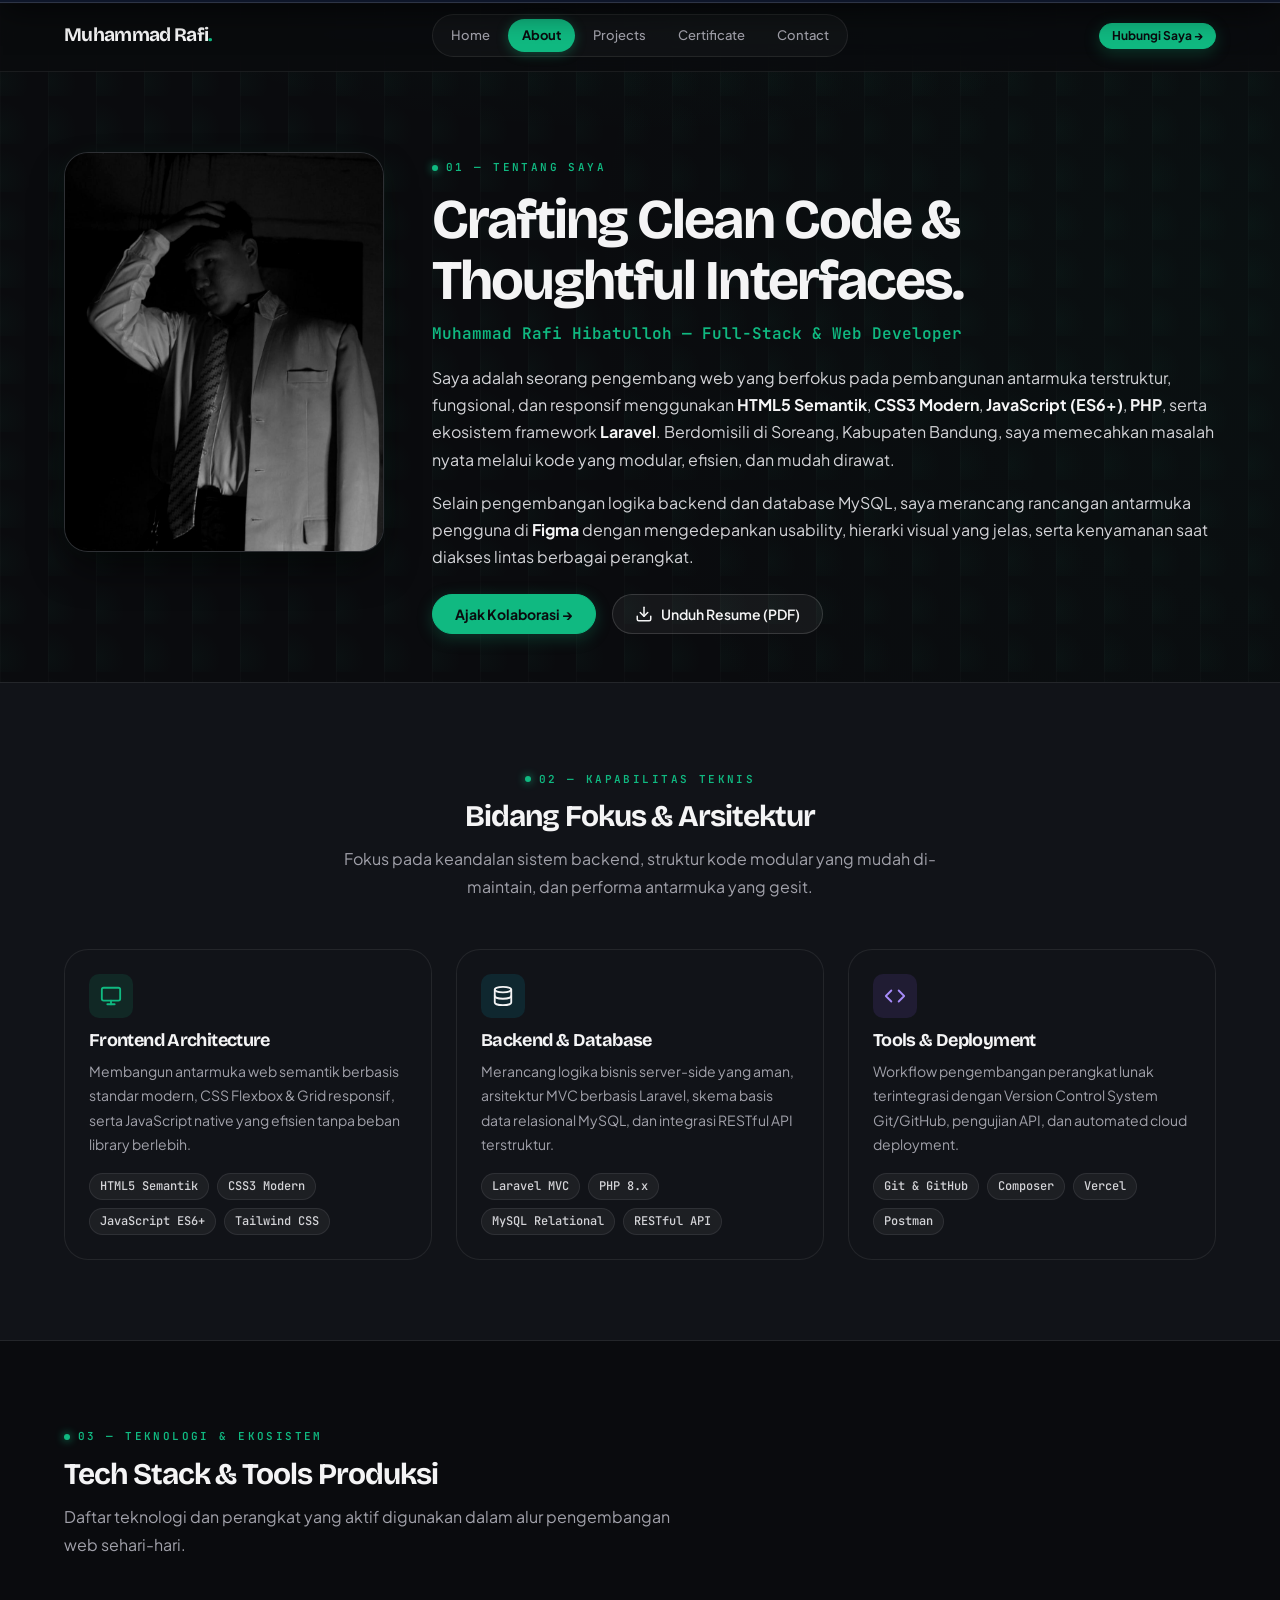
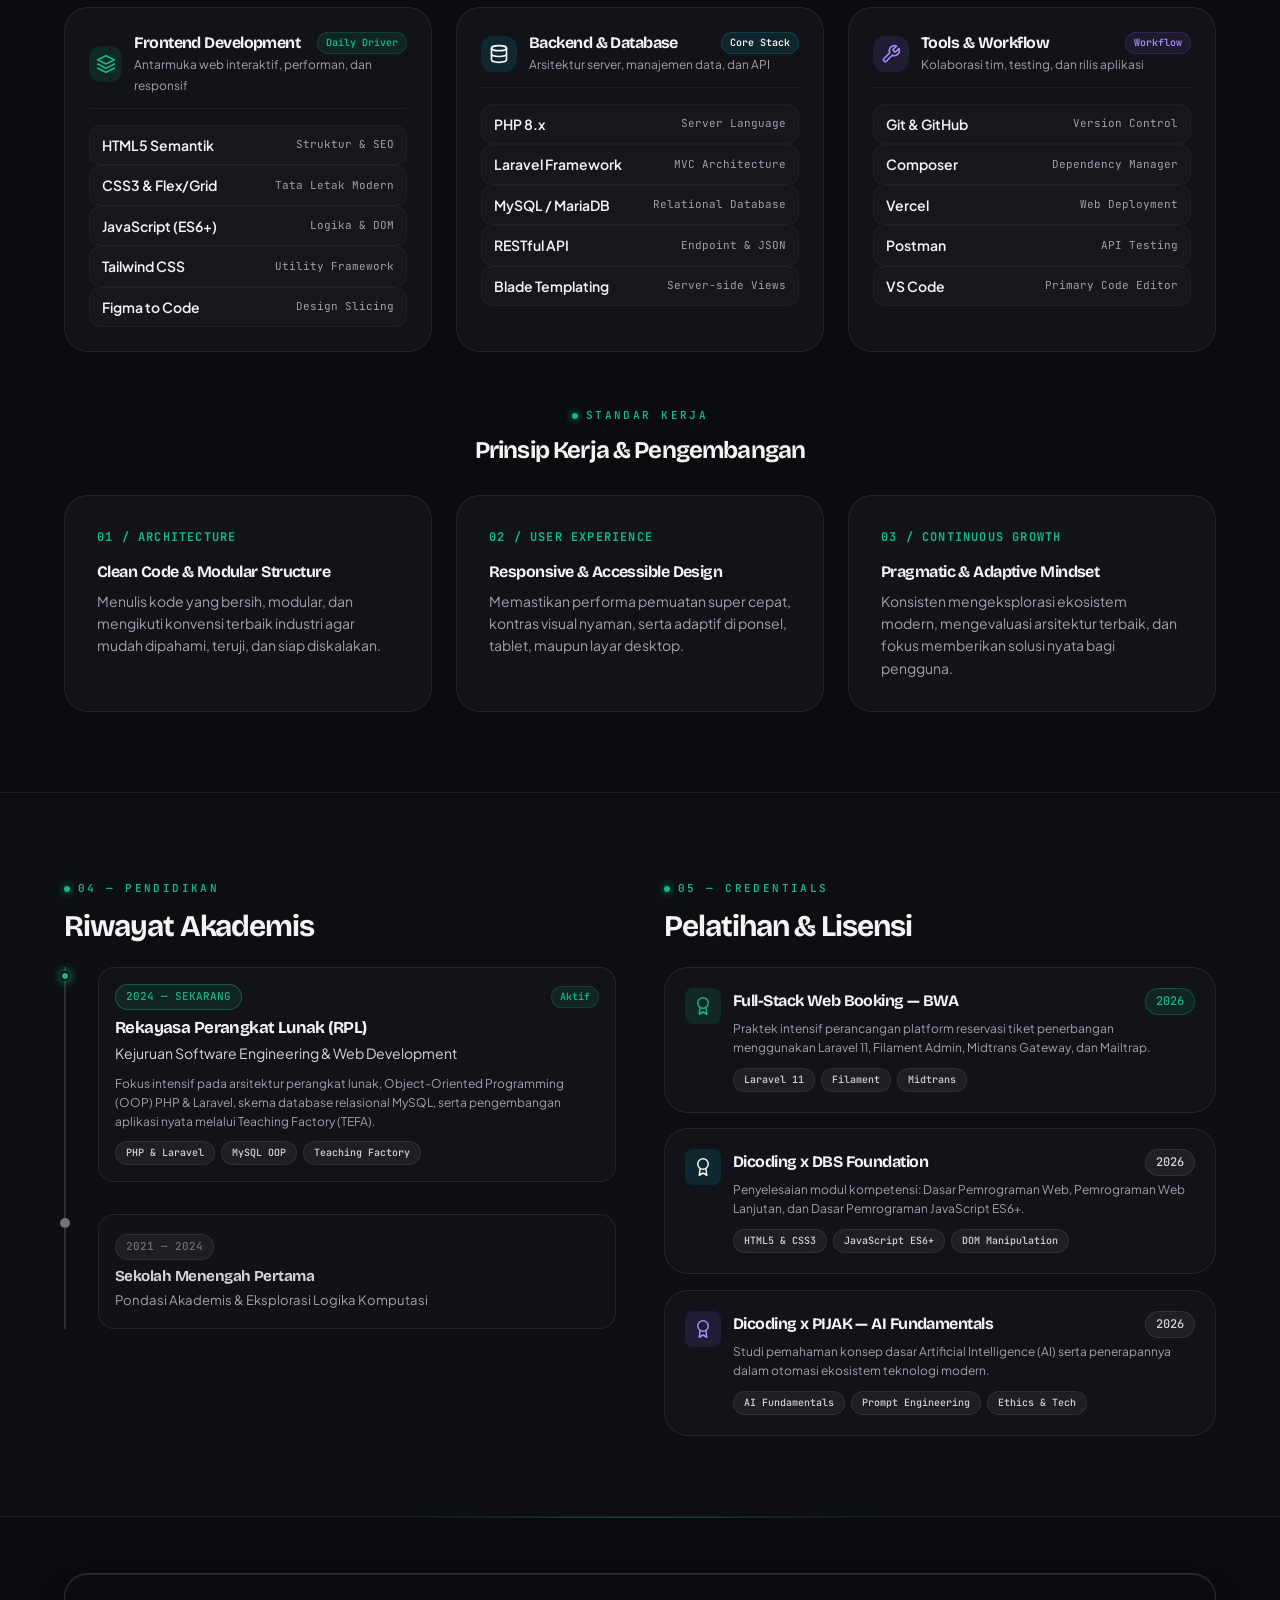
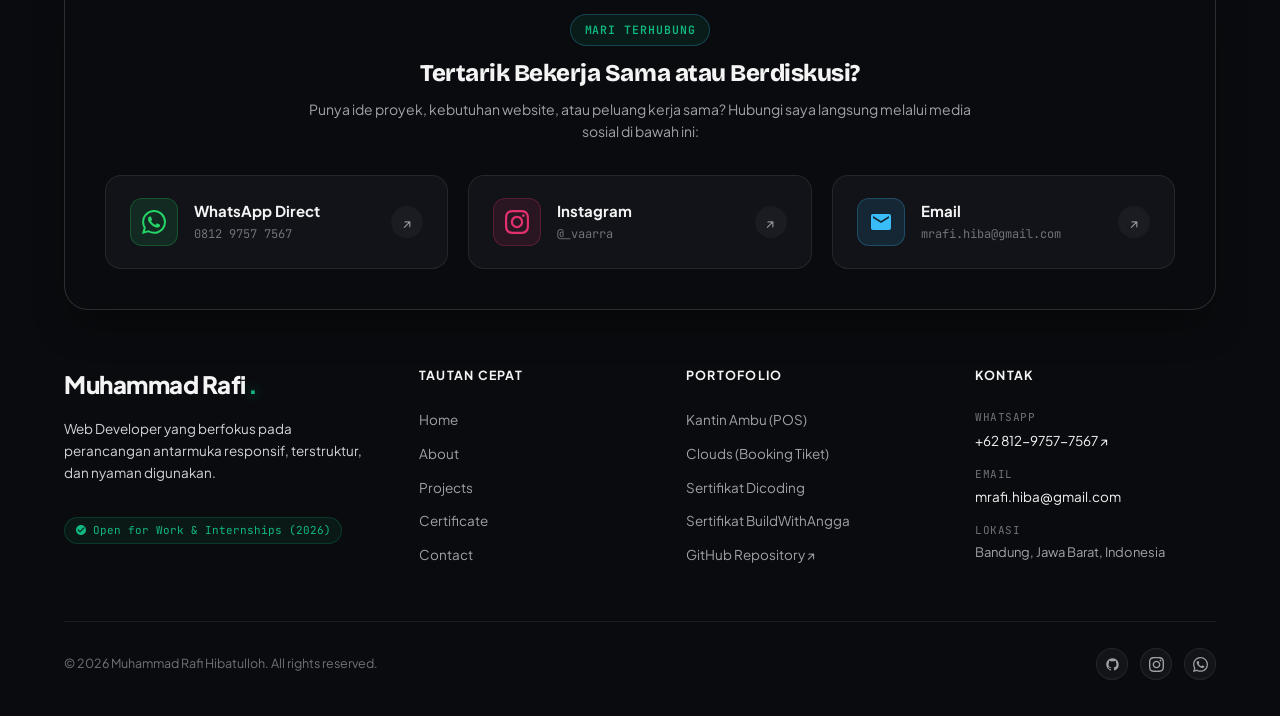
==== commit 1406af13: "feat(about): modernize credentials showcase with vector svg awards & clean timeline pins" ====
--- a/about.html
+++ b/about.html
@@ -383,7 +383,7 @@
             
             <div class="timeline" style="margin-top:var(--space-6);">
               <div class="timeline-item">
-                <div class="timeline-bullet" style="background:var(--accent-primary); box-shadow:0 0 10px rgba(16, 185, 129, 0.5);"></div>
+                <div class="timeline-bullet" style="background:var(--accent-primary); border:2px solid #0a0b0e;"></div>
                 <div class="timeline-card tilt-card spotlight-card" style="padding:var(--space-4); background:var(--bg-surface); border:1px solid var(--border-subtle); border-radius:var(--radius-lg); margin-bottom:var(--space-4);">
                   <div style="display:flex; justify-content:space-between; align-items:center; flex-wrap:wrap; gap:6px;">
                     <span class="badge badge-emerald" style="font-size:11px;">2024 — SEKARANG</span>
@@ -419,34 +419,82 @@
             <h2 class="section-title">Pelatihan &amp; Lisensi</h2>
 
             <div style="display:flex; flex-direction:column; gap:var(--space-4); margin-top:var(--space-6);">
-              <div class="card tilt-card spotlight-card" style="background:#111318; border-color:rgba(255, 255, 255, 0.08);">
-                <div style="display:flex; justify-content:space-between; align-items:center; margin-bottom:6px;">
-                  <h3 style="font-size:var(--text-base); color:var(--text-primary); font-weight:700;">Full-Stack Web Booking — BWA</h3>
-                  <span class="badge" style="font-family:var(--font-mono); background:var(--accent-primary-subtle); color:var(--accent-primary); border-color:rgba(16, 185, 129, 0.3);">2026</span>
-                </div>
-                <p style="font-size:var(--text-xs); color:var(--text-muted); line-height:1.6;">
-                  Praktek intensif perancangan platform reservasi tiket penerbangan menggunakan Laravel 11, Filament Admin, Midtrans Gateway, dan Mailtrap.
-                </p>
-              </div>
-
-              <div class="card tilt-card spotlight-card" style="background:#111318; border-color:rgba(255, 255, 255, 0.08);">
-                <div style="display:flex; justify-content:space-between; align-items:center; margin-bottom:6px;">
-                  <h3 style="font-size:var(--text-base); color:var(--text-primary); font-weight:700;">Dicoding x DBS Foundation</h3>
-                  <span class="badge" style="font-family:var(--font-mono); background:rgba(255, 255, 255, 0.06); color:var(--text-secondary);">2026</span>
-                </div>
-                <p style="font-size:var(--text-xs); color:var(--text-muted); line-height:1.6;">
-                  Penyelesaian modul kompetensi: Dasar Pemrograman Web, Pemrograman Web Lanjutan, dan Dasar Pemrograman JavaScript ES6+.
-                </p>
-              </div>
-
-              <div class="card tilt-card spotlight-card" style="background:#111318; border-color:rgba(255, 255, 255, 0.08);">
-                <div style="display:flex; justify-content:space-between; align-items:center; margin-bottom:6px;">
-                  <h3 style="font-size:var(--text-base); color:var(--text-primary); font-weight:700;">Dicoding x PIJAK — AI Fundamentals</h3>
-                  <span class="badge" style="font-family:var(--font-mono); background:rgba(255, 255, 255, 0.06); color:var(--text-secondary);">2026</span>
-                </div>
-                <p style="font-size:var(--text-xs); color:var(--text-muted); line-height:1.6;">
-                  Studi pemahaman konsep dasar Artificial Intelligence (AI) serta penerapannya dalam otomasi ekosistem teknologi modern.
-                </p>
+              <!-- Credential 1 -->
+              <div class="card tilt-card spotlight-card" style="background:#111318; border-color:rgba(255, 255, 255, 0.08); padding:var(--space-5);">
+                <div style="display:flex; align-items:flex-start; gap:12px;">
+                  <div style="width:36px; height:36px; border-radius:8px; background:rgba(16,185,129,0.12); color:var(--accent-emerald); display:flex; align-items:center; justify-content:center; flex-shrink:0;">
+                    <svg width="18" height="18" viewBox="0 0 24 24" fill="none" stroke="currentColor" stroke-width="2" stroke-linecap="round" stroke-linejoin="round">
+                      <circle cx="12" cy="8" r="7"></circle>
+                      <polyline points="8.21 13.89 7 23 12 20 17 23 15.79 13.88"></polyline>
+                    </svg>
+                  </div>
+                  <div style="flex-grow:1;">
+                    <div style="display:flex; justify-content:space-between; align-items:center; margin-bottom:4px; flex-wrap:wrap; gap:6px;">
+                      <h3 style="font-size:var(--text-base); color:var(--text-primary); font-weight:700;">Full-Stack Web Booking — BWA</h3>
+                      <span class="badge" style="font-family:var(--font-mono); background:var(--accent-primary-subtle); color:var(--accent-primary); border-color:rgba(16, 185, 129, 0.3);">2026</span>
+                    </div>
+                    <p style="font-size:var(--text-xs); color:var(--text-muted); line-height:1.6; margin-bottom:10px;">
+                      Praktek intensif perancangan platform reservasi tiket penerbangan menggunakan Laravel 11, Filament Admin, Midtrans Gateway, dan Mailtrap.
+                    </p>
+                    <div style="display:flex; gap:6px; flex-wrap:wrap;">
+                      <span class="badge" style="font-size:10px;">Laravel 11</span>
+                      <span class="badge" style="font-size:10px;">Filament</span>
+                      <span class="badge" style="font-size:10px;">Midtrans</span>
+                    </div>
+                  </div>
+                </div>
+              </div>
+
+              <!-- Credential 2 -->
+              <div class="card tilt-card spotlight-card" style="background:#111318; border-color:rgba(255, 255, 255, 0.08); padding:var(--space-5);">
+                <div style="display:flex; align-items:flex-start; gap:12px;">
+                  <div style="width:36px; height:36px; border-radius:8px; background:rgba(6,182,212,0.12); color:var(--accent-cyan); display:flex; align-items:center; justify-content:center; flex-shrink:0;">
+                    <svg width="18" height="18" viewBox="0 0 24 24" fill="none" stroke="currentColor" stroke-width="2" stroke-linecap="round" stroke-linejoin="round">
+                      <circle cx="12" cy="8" r="7"></circle>
+                      <polyline points="8.21 13.89 7 23 12 20 17 23 15.79 13.88"></polyline>
+                    </svg>
+                  </div>
+                  <div style="flex-grow:1;">
+                    <div style="display:flex; justify-content:space-between; align-items:center; margin-bottom:4px; flex-wrap:wrap; gap:6px;">
+                      <h3 style="font-size:var(--text-base); color:var(--text-primary); font-weight:700;">Dicoding x DBS Foundation</h3>
+                      <span class="badge" style="font-family:var(--font-mono); background:rgba(255, 255, 255, 0.06); color:var(--text-secondary);">2026</span>
+                    </div>
+                    <p style="font-size:var(--text-xs); color:var(--text-muted); line-height:1.6; margin-bottom:10px;">
+                      Penyelesaian modul kompetensi: Dasar Pemrograman Web, Pemrograman Web Lanjutan, dan Dasar Pemrograman JavaScript ES6+.
+                    </p>
+                    <div style="display:flex; gap:6px; flex-wrap:wrap;">
+                      <span class="badge" style="font-size:10px;">HTML5 &amp; CSS3</span>
+                      <span class="badge" style="font-size:10px;">JavaScript ES6+</span>
+                      <span class="badge" style="font-size:10px;">DOM Manipulation</span>
+                    </div>
+                  </div>
+                </div>
+              </div>
+
+              <!-- Credential 3 -->
+              <div class="card tilt-card spotlight-card" style="background:#111318; border-color:rgba(255, 255, 255, 0.08); padding:var(--space-5);">
+                <div style="display:flex; align-items:flex-start; gap:12px;">
+                  <div style="width:36px; height:36px; border-radius:8px; background:rgba(139,92,246,0.12); color:#a78bfa; display:flex; align-items:center; justify-content:center; flex-shrink:0;">
+                    <svg width="18" height="18" viewBox="0 0 24 24" fill="none" stroke="currentColor" stroke-width="2" stroke-linecap="round" stroke-linejoin="round">
+                      <circle cx="12" cy="8" r="7"></circle>
+                      <polyline points="8.21 13.89 7 23 12 20 17 23 15.79 13.88"></polyline>
+                    </svg>
+                  </div>
+                  <div style="flex-grow:1;">
+                    <div style="display:flex; justify-content:space-between; align-items:center; margin-bottom:4px; flex-wrap:wrap; gap:6px;">
+                      <h3 style="font-size:var(--text-base); color:var(--text-primary); font-weight:700;">Dicoding x PIJAK — AI Fundamentals</h3>
+                      <span class="badge" style="font-family:var(--font-mono); background:rgba(255, 255, 255, 0.06); color:var(--text-secondary);">2026</span>
+                    </div>
+                    <p style="font-size:var(--text-xs); color:var(--text-muted); line-height:1.6; margin-bottom:10px;">
+                      Studi pemahaman konsep dasar Artificial Intelligence (AI) serta penerapannya dalam otomasi ekosistem teknologi modern.
+                    </p>
+                    <div style="display:flex; gap:6px; flex-wrap:wrap;">
+                      <span class="badge" style="font-size:10px;">AI Fundamentals</span>
+                      <span class="badge" style="font-size:10px;">Prompt Engineering</span>
+                      <span class="badge" style="font-size:10px;">Ethics &amp; Tech</span>
+                    </div>
+                  </div>
+                </div>
               </div>
             </div>
           </div>
@@ -599,7 +647,11 @@
 
   <!-- FLOATING BACK TO TOP BUTTON (SEBELAH KANAN LAYAR) -->
   <button id="back-to-top" class="back-to-top-btn" aria-label="Kembali ke atas" title="Kembali ke atas">
-    <svg width="20" height="20" viewBox="0 0 24 24" fill="none" stroke="currentColor" stroke-width="2.5" stroke-linecap="round" stroke-linejoin="round">
+    <svg class="progress-ring" width="48" height="48" viewBox="0 0 48 48">
+      <circle class="progress-ring-circle-bg" stroke="rgba(255,255,255,0.08)" stroke-width="2.5" fill="transparent" r="21" cx="24" cy="24" />
+      <circle class="progress-ring-circle" stroke="var(--accent-primary)" stroke-width="2.5" fill="transparent" r="21" cx="24" cy="24" stroke-dasharray="131.95" stroke-dashoffset="131.95" stroke-linecap="round" />
+    </svg>
+    <svg class="progress-ring-arrow" width="18" height="18" viewBox="0 0 24 24" fill="none" stroke="currentColor" stroke-width="2.5" stroke-linecap="round" stroke-linejoin="round">
       <path d="m18 15-6-6-6 6"/>
     </svg>
   </button>
--- a/css/style.css
+++ b/css/style.css
@@ -990,6 +990,18 @@
   margin-bottom: var(--space-6);
 }
 
+.project-tags .badge {
+  cursor: pointer;
+  transition: all var(--transition-fast);
+}
+
+.project-tags .badge:hover {
+  background: rgba(16, 185, 129, 0.15);
+  border-color: rgba(16, 185, 129, 0.4);
+  color: var(--accent-primary);
+  transform: translateY(-1px);
+}
+
 .project-actions {
   display: flex;
   align-items: center;
@@ -2344,15 +2356,15 @@
   width: 48px;
   height: 48px;
   border-radius: var(--radius-full);
-  background: var(--accent-primary);
-  border: 1px solid var(--accent-primary);
-  color: #0a0b0e;
+  background: rgba(13, 16, 23, 0.92);
+  border: 1px solid rgba(255, 255, 255, 0.1);
+  color: var(--accent-primary);
   display: flex;
   align-items: center;
   justify-content: center;
   cursor: pointer;
   z-index: 990;
-  box-shadow: 0 10px 25px -5px rgba(0, 0, 0, 0.5), 0 0 16px rgba(56, 189, 248, 0.12);
+  box-shadow: 0 10px 25px -5px rgba(0, 0, 0, 0.7), 0 0 16px rgba(16, 185, 129, 0.15);
   backdrop-filter: blur(14px);
   -webkit-backdrop-filter: blur(14px);
   opacity: 0;
@@ -2366,6 +2378,23 @@
               box-shadow 0.2s ease;
 }
 
+.progress-ring {
+  position: absolute;
+  inset: 0;
+  transform: rotate(-90deg);
+  pointer-events: none;
+}
+
+.progress-ring-circle {
+  transition: stroke-dashoffset 0.1s ease-out;
+}
+
+.progress-ring-arrow {
+  position: relative;
+  z-index: 2;
+  transition: transform 0.2s ease;
+}
+
 .back-to-top-btn.visible {
   opacity: 1;
   visibility: visible;
@@ -2814,3 +2843,47 @@
   background: rgba(16, 185, 129, 0.1);
   transform: translateY(-2px);
 }
+
+.term-replay-btn {
+  background: transparent;
+  border: none;
+  color: var(--text-dim);
+  cursor: pointer;
+  display: inline-flex;
+  align-items: center;
+  justify-content: center;
+  padding: 3px;
+  border-radius: var(--radius-sm);
+  transition: all var(--transition-fast);
+}
+.term-replay-btn:hover {
+  color: var(--accent-primary);
+  transform: rotate(45deg);
+}
+
+/* Interactive Click Ripple Effect */
+.btn, .filter-btn, .term-tab, .hero-command-pill, .hero-quick-prompt {
+  position: relative;
+  overflow: hidden;
+}
+
+.ripple-wave {
+  position: absolute;
+  border-radius: 50%;
+  transform: scale(0);
+  animation: rippleAnimation 0.55s cubic-bezier(0.16, 1, 0.3, 1);
+  background: rgba(16, 185, 129, 0.35);
+  pointer-events: none;
+  z-index: 5;
+}
+
+.btn-primary .ripple-wave {
+  background: rgba(10, 11, 14, 0.3);
+}
+
+@keyframes rippleAnimation {
+  to {
+    transform: scale(4);
+    opacity: 0;
+  }
+}
